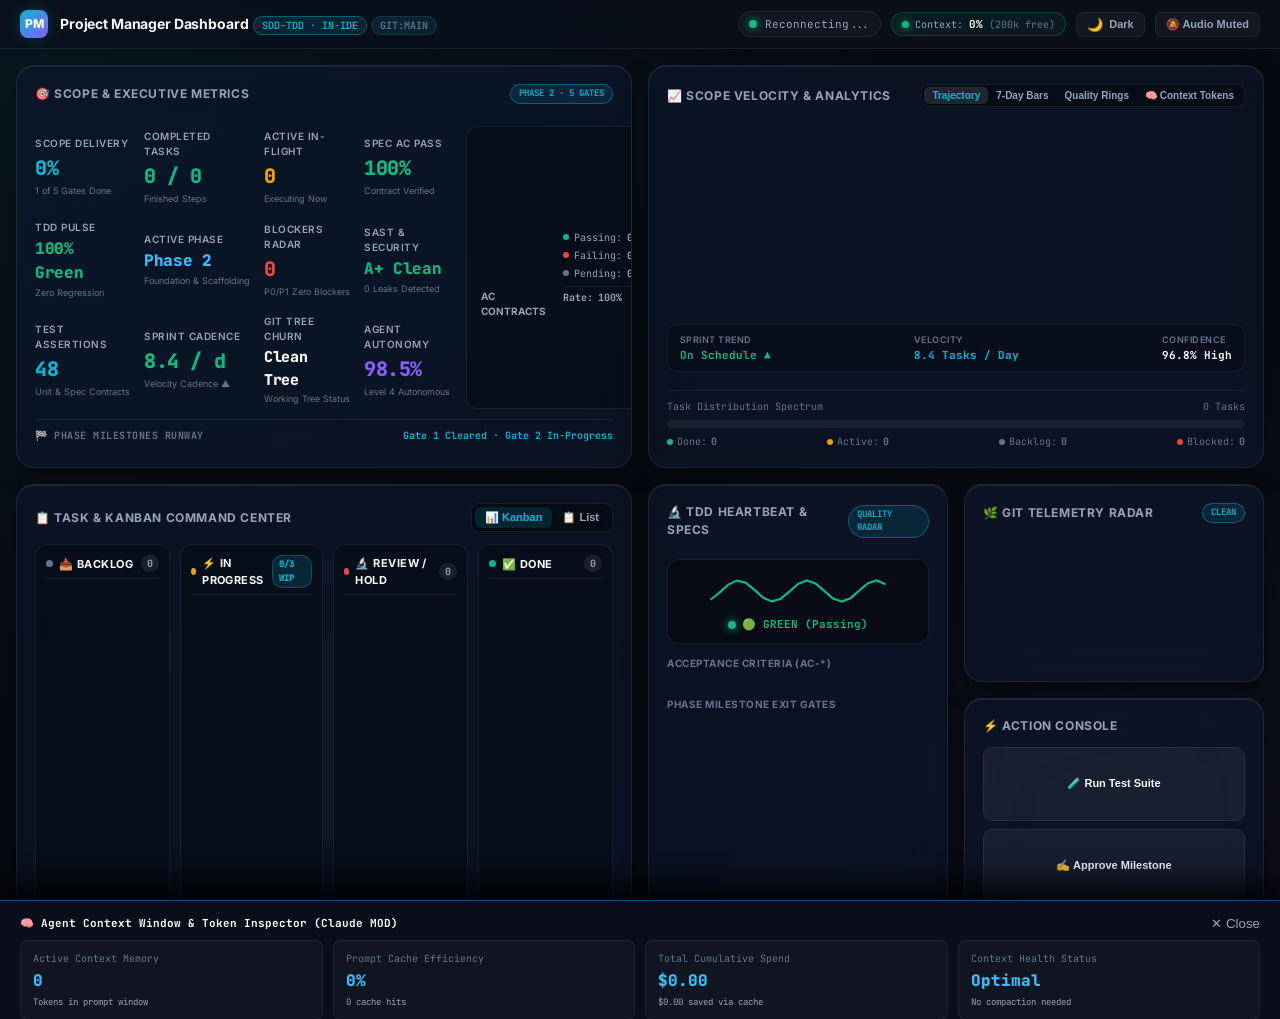
==== SDD-TDD-Chandan-Adhikary/Spec-Driven-Development/Project-Manager-Dashboard/index.html @ 4f197772 "feat: integrate In-IDE Project Manager Dashboard with Bento Kanban, Framer Motion, and Claude MOD to" ====
<!DOCTYPE html>
<html lang="en">
<head>
  <meta charset="UTF-8" />
  <meta name="viewport" content="width=device-width, initial-scale=1.0" />
  <title>Project Manager Dashboard — Bento Grid Mission Control</title>
  <link rel="stylesheet" href="assets/dashboard.css" />
  <link rel="preconnect" href="https://fonts.googleapis.com">
  <link rel="preconnect" href="https://fonts.gstatic.com" crossorigin>
  <link href="https://fonts.googleapis.com/css2?family=Inter:wght@400;500;600;700;800&family=JetBrains+Mono:wght@500;600;700&display=swap" rel="stylesheet">
</head>
<body>
  <div class="app-container">
    <!-- Topbar Header -->
    <header class="top-header">
      <div class="brand">
        <div class="brand-icon">PM</div>
        <div>
          <span class="brand-title">Project Manager Dashboard</span>
          <span class="badge-pill">SDD-TDD · In-IDE</span>
          <span id="git-branch-badge" class="badge-pill" style="color:var(--text-faint);border-color:rgba(255,255,255,0.08)">git:main</span>
        </div>
      </div>

      <div class="header-actions">
        <div class="agent-pulse">
          <span class="pulse-dot"></span>
          <span id="agent-status-text">Active · Telemetry Synced</span>
        </div>
        <button id="btn-context-pill" class="context-pill" title="Click to view full Agent Context Window & Token Telemetry">
          <span id="hdr-ctx-dot" class="context-pill-dot optimal"></span>
          <span class="context-pill-label">Context:</span>
          <b id="hdr-ctx-pct">0%</b>
          <span id="hdr-ctx-free" class="context-pill-sub">(200k free)</span>
        </button>
        <button id="theme-toggle" class="btn-icon theme-toggle-btn" title="Toggle Light/Dark Theme">
          <span id="theme-icon">🌙</span>
          <span id="theme-text">Dark</span>
        </button>
        <button id="toggle-audio" class="btn-icon">🔕 Audio Muted</button>
      </div>
    </header>

    <!-- Bento Grid Container -->
    <div class="bento-container">
      <div class="bento-grid">
        <!-- BENTO CELL 1: Executive Scope & Velocity Hub (Span 2x1) -->
        <div class="bento-card bento-hero">
          <div class="card-header">
            <span class="card-title">🎯 Scope & Executive Metrics</span>
            <span id="kpi-milestones-badge" class="badge-pill" style="font-size:9px">Phase 2 · 5 Gates</span>
          </div>
          <div class="hero-content">
            <div class="hero-stats">
              <div class="stat-item">
                <span class="stat-label">Scope Delivery</span>
                <span id="kpi-scope-progress" class="stat-value cyan">0%</span>
                <span id="kpi-scope-sub" class="stat-sub">1 of 5 Gates Done</span>
              </div>
              <div class="stat-item">
                <span class="stat-label">Completed Tasks</span>
                <span id="kpi-completed-tasks" class="stat-value emerald">0 / 0</span>
                <span class="stat-sub">Finished Steps</span>
              </div>
              <div class="stat-item">
                <span class="stat-label">Active In-Flight</span>
                <span id="kpi-active-tasks" class="stat-value amber">0</span>
                <span class="stat-sub">Executing Now</span>
              </div>
              <div class="stat-item">
                <span class="stat-label">Spec AC Pass</span>
                <span id="kpi-ac-rate" class="stat-value emerald">100%</span>
                <span class="stat-sub">Contract Verified</span>
              </div>
              <div class="stat-item">
                <span class="stat-label">TDD Pulse</span>
                <span id="kpi-tdd-ratio" class="stat-value emerald" style="font-size:16px">100% Green</span>
                <span class="stat-sub">Zero Regression</span>
              </div>
              <div class="stat-item">
                <span class="stat-label">Active Phase</span>
                <span id="kpi-active-phase" class="stat-value" style="font-size:16px;color:var(--sky-bright)">Phase 2</span>
                <span class="stat-sub">Foundation & Scaffolding</span>
              </div>
              <div class="stat-item">
                <span class="stat-label">Blockers Radar</span>
                <span id="kpi-blockers" class="stat-value red">0</span>
                <span class="stat-sub">P0/P1 Zero Blockers</span>
              </div>
              <div class="stat-item">
                <span class="stat-label">SAST & Security</span>
                <span id="kpi-code-health" class="stat-value emerald" style="font-size:16px">A+ Clean</span>
                <span class="stat-sub">0 Leaks Detected</span>
              </div>
              <div class="stat-item">
                <span class="stat-label">Test Assertions</span>
                <span id="kpi-test-assertions" class="stat-value cyan">48</span>
                <span class="stat-sub">Unit & Spec Contracts</span>
              </div>
              <div class="stat-item">
                <span class="stat-label">Sprint Cadence</span>
                <span id="kpi-sprint-cadence" class="stat-value emerald">8.4 / d</span>
                <span class="stat-sub">Velocity Cadence ▲</span>
              </div>
              <div class="stat-item">
                <span class="stat-label">Git Tree Churn</span>
                <span id="kpi-git-churn" class="stat-value" style="font-size:15px;color:var(--text-main)">Clean Tree</span>
                <span class="stat-sub">Working Tree Status</span>
              </div>
              <div class="stat-item">
                <span class="stat-label">Agent Autonomy</span>
                <span id="kpi-agent-autonomy" class="stat-value violet">98.5%</span>
                <span class="stat-sub">Level 4 Autonomous</span>
              </div>
            </div>

            <div class="hero-donut-box">
              <div class="donut-visual-col">
                <svg id="chart-donut" style="width:70px;height:70px" viewBox="0 0 100 100"></svg>
                <div class="donut-title">AC Contracts</div>
              </div>
              <div class="donut-breakdown-col">
                <div class="donut-breakdown-row"><span class="breakdown-dot done"></span>Passing: <b id="hero-donut-passing">0</b></div>
                <div class="donut-breakdown-row"><span class="breakdown-dot red"></span>Failing: <b id="hero-donut-failing">0</b></div>
                <div class="donut-breakdown-row"><span class="breakdown-dot pending"></span>Pending: <b id="hero-donut-pending">0</b></div>
                <div class="donut-breakdown-row rate">Rate: <b id="hero-donut-rate" class="emerald">100%</b></div>
              </div>
            </div>
          </div>

          <!-- Phase Milestone Runway Bar -->
          <div class="hero-runway-container">
            <div class="hero-runway-header">
              <span class="runway-title">🏁 Phase Milestones Runway</span>
              <span id="hero-runway-summary" class="runway-summary">Gate 1 Cleared · Gate 2 In-Progress</span>
            </div>
            <div id="hero-runway-track" class="hero-runway-track"></div>
          </div>
        </div>

        <!-- BENTO CELL 2: Scope Velocity & Multi-Chart Analytics Hub (Span 2x1) -->
        <div class="bento-card bento-chart">
          <div class="chart-header">
            <span class="card-title">📈 Scope Velocity & Analytics</span>
            <div class="chart-tabs">
              <button class="chart-tab-btn active" data-chart="burnup">Trajectory</button>
              <button class="chart-tab-btn" data-chart="bars">7-Day Bars</button>
              <button class="chart-tab-btn" data-chart="rings">Quality Rings</button>
              <button class="chart-tab-btn" data-chart="tokens">🧠 Context Tokens</button>
            </div>
          </div>
          <div class="chart-content-wrapper">
            <!-- Chart Panel 1: Burnup Area Curve -->
            <div id="panel-chart-burnup" class="chart-view-panel active">
              <svg id="chart-burnup" class="svg-burnup-canvas" viewBox="0 0 270 95" preserveAspectRatio="none"></svg>
            </div>

            <!-- Chart Panel 2: 7-Day Velocity Bar Chart -->
            <div id="panel-chart-bars" class="chart-view-panel">
              <svg id="chart-bars" class="svg-bars-canvas" viewBox="0 0 270 95"></svg>
            </div>

            <!-- Chart Panel 3: Quality & Coverage Multi-Ring Radial Gauge -->
            <div id="panel-chart-rings" class="chart-view-panel">
              <svg id="chart-rings" class="svg-rings-canvas" viewBox="0 0 270 95"></svg>
            </div>

            <!-- Chart Panel 4: Agent Context Window & Token Telemetry (Claude MOD style) -->
            <div id="panel-chart-tokens" class="chart-view-panel">
              <div class="token-telemetry-panel">
                <!-- Context Window Utilization Header -->
                <div class="token-panel-top">
                  <div class="token-capacity-info">
                    <span class="token-panel-label">Active Context Window (200k ceiling)</span>
                    <span id="token-status-badge" class="badge-pill optimal">🟢 Optimal (Headroom Safe)</span>
                  </div>
                  <div class="token-capacity-readout">
                    <span id="token-ctx-used" class="token-readout-val">0k</span>
                    <span class="token-readout-sub">/ 200,000 tokens (<b id="token-ctx-pct">0%</b>)</span>
                  </div>
                </div>

                <!-- Multi-Segmented Capacity Progress Bar -->
                <div class="token-capacity-track">
                  <div id="token-capacity-fill" class="token-capacity-fill optimal" style="width: 0%"></div>
                  <div class="token-threshold-marker" style="left: 60%" title="60% Advisory Threshold"></div>
                  <div class="token-threshold-marker warn" style="left: 80%" title="80% Compaction Recommended"></div>
                  <div class="token-threshold-marker crit" style="left: 95%" title="95% Critical Limit"></div>
                </div>
                <div class="token-threshold-labels">
                  <span>0k</span>
                  <span>60% (120k)</span>
                  <span>80% (160k)</span>
                  <span>200k Limit</span>
                </div>

                <!-- Claude MOD 4-Metric Breakdown Grid -->
                <div class="token-stats-grid">
                  <div class="token-stat-card">
                    <span class="token-stat-title">📥 Fresh Input (Prompt)</span>
                    <span id="token-val-input" class="token-stat-number cyan">0</span>
                    <span class="token-stat-sub">Instructions & Tools</span>
                  </div>
                  <div class="token-stat-card">
                    <span class="token-stat-title">⚡ Cached Read (Hit Rate)</span>
                    <span id="token-val-cache" class="token-stat-number violet">0</span>
                    <span id="token-val-cache-rate" class="token-stat-sub emerald">0% Hit Rate ▲</span>
                  </div>
                  <div class="token-stat-card">
                    <span class="token-stat-title">📤 Output & Thinking</span>
                    <span id="token-val-output" class="token-stat-number emerald">0</span>
                    <span class="token-stat-sub">Agent Reasoning</span>
                  </div>
                  <div class="token-stat-card">
                    <span class="token-stat-title">💰 Cost & Savings</span>
                    <span id="token-val-cost" class="token-stat-number">$0.00</span>
                    <span id="token-val-savings" class="token-stat-sub emerald">Saved $0.00</span>
                  </div>
                </div>

                <!-- Token Footer / Inspector Action -->
                <div class="token-panel-footer">
                  <div class="token-footer-info">
                    <span id="token-turn-count">0 Model Turns</span> ·
                    <span id="token-avg-turn">0 avg/turn</span> ·
                    <span id="token-headroom-text">200k tokens free</span>
                  </div>
                  <button id="btn-open-token-drawer" class="btn-token-inspect">🔍 Inspect Full Token Logs</button>
                </div>
              </div>
            </div>

            <!-- Real-Time Metrics Strip -->
            <div class="chart-metrics-row">
              <div class="chart-metric-item">
                <span class="chart-metric-lbl">Sprint Trend</span>
                <span class="chart-metric-val emerald">On Schedule ▲</span>
              </div>
              <div class="chart-metric-item">
                <span class="chart-metric-lbl">Velocity</span>
                <span class="chart-metric-val cyan">8.4 Tasks / Day</span>
              </div>
              <div class="chart-metric-item">
                <span class="chart-metric-lbl">Confidence</span>
                <span class="chart-metric-val">96.8% High</span>
              </div>
            </div>

            <!-- Task Status Distribution Spectrum Bar -->
            <div class="task-dist-section">
              <div class="dist-legend">
                <span>Task Distribution Spectrum</span>
                <span id="dist-total-tasks">0 Tasks</span>
              </div>
              <div class="dist-bar-track">
                <div id="dist-done" class="dist-segment done" style="width:0%"></div>
                <div id="dist-progress" class="dist-segment progress" style="width:0%"></div>
                <div id="dist-backlog" class="dist-segment backlog" style="width:0%"></div>
                <div id="dist-blocked" class="dist-segment blocked" style="width:0%"></div>
              </div>
              <div class="dist-legend">
                <div class="dist-legend-item"><span class="legend-dot done"></span>Done: <b id="dist-count-done">0</b></div>
                <div class="dist-legend-item"><span class="legend-dot progress"></span>Active: <b id="dist-count-progress">0</b></div>
                <div class="dist-legend-item"><span class="legend-dot backlog"></span>Backlog: <b id="dist-count-backlog">0</b></div>
                <div class="dist-legend-item"><span class="legend-dot blocked"></span>Blocked: <b id="dist-count-blocked">0</b></div>
              </div>
            </div>
          </div>
        </div>

        <!-- BENTO CELL 3: Granular Task Command Center & Kanban Board (Span 2x2) -->
        <div class="bento-card bento-tasks">
          <div class="card-header task-center-header">
            <span class="card-title">📋 Task & Kanban Command Center</span>
            <div class="task-controls-group">
              <div class="view-tabs">
                <button id="btn-view-kanban" class="view-tab-btn active" data-view="kanban">📊 Kanban</button>
                <button id="btn-view-list" class="view-tab-btn" data-view="list">📋 List</button>
              </div>
              <div id="task-filter-tabs" class="filter-tabs" style="display:none">
                <button class="filter-tab active" data-filter="ALL">All</button>
                <button class="filter-tab" data-filter="IN_PROGRESS">In Progress</button>
                <button class="filter-tab" data-filter="DONE">Done</button>
                <button class="filter-tab" data-filter="BLOCKED">Blocked</button>
              </div>
            </div>
          </div>

          <!-- View 1: Linear Task List View -->
          <div id="task-list-container" class="task-items-container view-panel">
            <!-- Dynamic Bento task items -->
          </div>

          <!-- View 2: Interactive Drag & Drop Kanban Board with Framer Motion -->
          <div id="kanban-board-container" class="kanban-board-wrapper view-panel active">
            <div class="kanban-column" id="col-backlog" data-status="BACKLOG">
              <div class="kanban-col-header">
                <span class="col-title"><span class="col-dot backlog"></span>📥 Backlog</span>
                <span class="col-count" id="count-col-backlog">0</span>
              </div>
              <div class="kanban-col-dropzone" id="drop-backlog" data-col="BACKLOG"></div>
            </div>

            <div class="kanban-column" id="col-progress" data-status="IN_PROGRESS">
              <div class="kanban-col-header">
                <span class="col-title"><span class="col-dot progress"></span>⚡ In Progress</span>
                <span id="wip-badge" class="wip-limit-pill">0/3 WIP</span>
              </div>
              <div class="kanban-col-dropzone" id="drop-progress" data-col="IN_PROGRESS"></div>
            </div>

            <div class="kanban-column" id="col-review" data-status="REVIEW_BLOCKED">
              <div class="kanban-col-header">
                <span class="col-title"><span class="col-dot review"></span>🔬 Review / Hold</span>
                <span class="col-count" id="count-col-review">0</span>
              </div>
              <div class="kanban-col-dropzone" id="drop-review" data-col="REVIEW_BLOCKED"></div>
            </div>

            <div class="kanban-column" id="col-done" data-status="DONE">
              <div class="kanban-col-header">
                <span class="col-title"><span class="col-dot done"></span>✅ Done</span>
                <span class="col-count" id="count-col-done">0</span>
              </div>
              <div class="kanban-col-dropzone" id="drop-done" data-col="DONE"></div>
            </div>
          </div>
        </div>

        <!-- BENTO CELL 4: Spec AC & TDD Heartbeat (Span 1x2) -->
        <div class="bento-card bento-tdd">
          <div class="card-header">
            <span class="card-title">🔬 TDD Heartbeat & Specs</span>
            <span class="badge-pill" style="font-size:9px">Quality Radar</span>
          </div>

          <!-- Oscilloscope Waveform -->
          <div class="oscilloscope-box">
            <svg class="oscilloscope-canvas" viewBox="0 0 200 48">
              <path id="oscilloscope-wave" d="M 0,24 L 200,24" fill="none" stroke="#10b981" stroke-width="2.5" />
            </svg>
            <div id="tdd-pulse-state" class="heartbeat-status GREEN">
              <span class="pulse-dot"></span>
              <span>🟢 GREEN (Passing)</span>
            </div>
          </div>

          <div class="tdd-sub-heading">Acceptance Criteria (AC-*)</div>
          <div id="specs-container" class="spec-list-container">
            <!-- Dynamic specs -->
          </div>

          <div class="tdd-sub-heading" style="margin-top:10px">Phase Milestone Exit Gates</div>
          <div id="phases-container" class="phases-list-container">
            <!-- Dynamic phase exit gates with live progress bars -->
          </div>
        </div>

        <!-- BENTO CELL 5: Git Radar & Micro-Commits (Span 1x1) -->
        <div class="bento-card bento-git">
          <div class="card-header">
            <span class="card-title">🌿 Git Telemetry Radar</span>
            <span id="git-dirty-indicator" class="badge-pill" style="font-size:9px">Clean</span>
          </div>
          <div class="git-radar-content">
            <div id="commit-feed-container" class="commit-feed">
              <!-- Dynamic commit feed -->
            </div>
          </div>
        </div>

        <!-- BENTO CELL 6: Quick Actions Console (Span 1x1) -->
        <div class="bento-card bento-actions">
          <div class="card-header">
            <span class="card-title">⚡ Action Console</span>
          </div>
          <div class="actions-bento-grid">
            <button id="btn-run-tests" class="bento-action-btn">🧪 Run Test Suite</button>
            <button id="btn-approve-milestone" class="bento-action-btn">✍️ Approve Milestone</button>
            <button id="btn-copy-standup" class="bento-action-btn">📋 Copy Standup</button>
          </div>
        </div>
      </div>
    </div>

    <!-- Slide-Up Test Drawer -->
    <div id="test-drawer" class="test-drawer">
      <div class="drawer-header">
        <span>🧪 Test Runner Console</span>
        <button id="close-drawer" style="background:transparent;border:none;color:#94a3b8;cursor:pointer">✕ Close</button>
      </div>
      <pre id="drawer-output" style="white-space:pre-wrap;font-family:var(--font-mono);font-size:11px;color:#38bdf8"></pre>
    </div>

    <!-- Slide-Up Token Telemetry Drawer (Claude MOD Inspector) -->
    <div id="token-drawer" class="test-drawer">
      <div class="drawer-header">
        <span>🧠 Agent Context Window & Token Inspector (Claude MOD)</span>
        <button id="close-token-drawer" style="background:transparent;border:none;color:#94a3b8;cursor:pointer">✕ Close</button>
      </div>
      <div class="token-drawer-content">
        <div class="token-drawer-summary-cards">
          <div class="token-drawer-card">
            <span class="token-drawer-lbl">Active Context Memory</span>
            <span id="drawer-token-ctx" class="token-drawer-val cyan">0</span>
            <span class="token-drawer-sub">Tokens in prompt window</span>
          </div>
          <div class="token-drawer-card">
            <span class="token-drawer-lbl">Prompt Cache Efficiency</span>
            <span id="drawer-token-cache-rate" class="token-drawer-val violet">0%</span>
            <span id="drawer-token-cache-hit" class="token-drawer-sub">0 cache hits</span>
          </div>
          <div class="token-drawer-card">
            <span class="token-drawer-lbl">Total Cumulative Spend</span>
            <span id="drawer-token-cost" class="token-drawer-val emerald">$0.00</span>
            <span id="drawer-token-savings" class="token-drawer-sub emerald">$0.00 saved via cache</span>
          </div>
          <div class="token-drawer-card">
            <span class="token-drawer-lbl">Context Health Status</span>
            <span id="drawer-token-health" class="token-drawer-val">Optimal</span>
            <span id="drawer-token-advice" class="token-drawer-sub">No compaction needed</span>
          </div>
        </div>

        <div style="display:flex;justify-content:space-between;align-items:center;margin:16px 0 8px">
          <span style="font-size:12px;font-weight:700;color:var(--text-main)">Recent Turns Breakdown (Last 20 Model Invocations)</span>
          <span style="font-size:10px;font-family:var(--font-mono);color:var(--text-faint)">Live transcript telemetry</span>
        </div>
        <div class="token-history-table-wrapper">
          <table class="token-history-table">
            <thead>
              <tr>
                <th>Step</th>
                <th>Time</th>
                <th>Fresh Input</th>
                <th>Cache Read</th>
                <th>Output / Thinking</th>
                <th>Total Turn Tokens</th>
              </tr>
            </thead>
            <tbody id="token-history-tbody">
              <!-- Dynamic rows populated from parser.js tokens.recentTurns -->
            </tbody>
          </table>
        </div>
      </div>
    </div>
  </div>

  <!-- Local Framer Motion & Anime.js Libraries & Client Engine -->
  <script src="assets/motion.min.js"></script>
  <script src="assets/anime.min.js"></script>
  <script src="assets/dashboard.js"></script>
</body>
</html>
---- SDD-TDD-Chandan-Adhikary/Spec-Driven-Development/Project-Manager-Dashboard/assets/dashboard.css ----
/* ==============================================================================
   Project-Manager-Dashboard — Bento Grid Design System & Anime.js UI
   Apple / Linear Dark Glassmorphism with Dynamic Cursor Spotlight
   ============================================================================== */

:root {
  --bg-deep: #070a11;
  --bg-topbar: rgba(11, 16, 27, 0.85);
  --bg-card: rgba(15, 23, 42, 0.65);
  --bg-card-hover: rgba(22, 33, 56, 0.75);
  
  --border-subtle: rgba(255, 255, 255, 0.07);
  --border-glow: rgba(6, 182, 212, 0.4);
  --border-card: 1px solid rgba(255, 255, 255, 0.08);
  
  --cyan-primary: #06b6d4;
  --cyan-glow: rgba(6, 182, 212, 0.25);
  --sky-bright: #38bdf8;
  
  --emerald-pass: #10b981;
  --emerald-glow: rgba(16, 185, 129, 0.25);
  --amber-warn: #f59e0b;
  --amber-glow: rgba(245, 158, 11, 0.25);
  --crimson-red: #ef4444;
  --crimson-glow: rgba(239, 68, 68, 0.25);
  --violet-vibe: #8b5cf6;
  --violet-glow: rgba(139, 92, 246, 0.25);
  
  --text-main: #f8fafc;
  --text-muted: #94a3b8;
  --text-faint: #64748b;
  
  --font-sans: 'Inter', -apple-system, BlinkMacSystemFont, 'Segoe UI', Roboto, sans-serif;
  --font-mono: 'JetBrains Mono', 'Fira Code', 'Consolas', monospace;
  --card-radius: 18px;
}

/* ==============================================================================
   TELEGRAM-STYLE WHITE / LIGHT THEME PATTERN
   ============================================================================== */
[data-theme="light"] {
  --bg-deep: #f3f5f9;
  --bg-topbar: rgba(255, 255, 255, 0.9);
  --bg-card: rgba(255, 255, 255, 0.85);
  --bg-card-hover: rgba(248, 250, 252, 0.98);
  
  --border-subtle: rgba(0, 0, 0, 0.06);
  --border-glow: rgba(2, 132, 199, 0.5);
  --border-card: 1px solid rgba(0, 0, 0, 0.08);
  
  --cyan-primary: #0284c7;
  --cyan-glow: rgba(2, 132, 199, 0.15);
  --sky-bright: #0369a1;
  
  --emerald-pass: #059669;
  --emerald-glow: rgba(5, 150, 105, 0.15);
  --amber-warn: #d97706;
  --amber-glow: rgba(217, 119, 6, 0.15);
  --crimson-red: #dc2626;
  --crimson-glow: rgba(220, 38, 38, 0.15);
  --violet-vibe: #7c3aed;
  --violet-glow: rgba(124, 58, 237, 0.15);
  
  --text-main: #0f172a;
  --text-muted: #475569;
  --text-faint: #94a3b8;
}

[data-theme="light"] body {
  background-color: var(--bg-deep);
  background-image: 
    radial-gradient(at 0% 0%, rgba(2, 132, 199, 0.08) 0px, transparent 50%),
    radial-gradient(at 100% 100%, rgba(124, 58, 237, 0.06) 0px, transparent 50%);
}

[data-theme="light"] .bento-card {
  box-shadow: 0 10px 25px -5px rgba(0, 0, 0, 0.04), inset 0 1px 0 rgba(255, 255, 255, 0.9);
}

[data-theme="light"] .stat-value {
  color: #0f172a;
}

[data-theme="light"] .bento-task-card {
  background: rgba(248, 250, 252, 0.9);
  border-color: rgba(0, 0, 0, 0.06);
}

[data-theme="light"] .hero-donut-box,
[data-theme="light"] .oscilloscope-box {
  background: rgba(241, 245, 249, 0.85);
}

[data-theme="light"] .filter-tabs {
  background: rgba(226, 232, 240, 0.6);
}

[data-theme="light"] .filter-tab.active {
  background: #ffffff;
  color: var(--cyan-primary);
  box-shadow: 0 2px 5px rgba(0, 0, 0, 0.08);
}

[data-theme="light"] .test-drawer {
  background: #ffffff;
  border-top-color: var(--cyan-primary);
  box-shadow: 0 -12px 32px rgba(0, 0, 0, 0.12);
}
[data-theme="light"] .test-drawer .drawer-header {
  color: #0f172a;
}
[data-theme="light"] #drawer-output {
  color: #0369a1;
}

[data-theme="light"] .agent-pulse {
  background: rgba(0, 0, 0, 0.04);
}

[data-theme="light"] .btn-icon,
[data-theme="light"] .bento-action-btn {
  background: rgba(0, 0, 0, 0.03);
  color: var(--text-main);
}
[data-theme="light"] .btn-icon:hover,
[data-theme="light"] .bento-action-btn:hover {
  background: rgba(0, 0, 0, 0.06);
}

/* Telegram Smooth Theme Switch Transitions */
body, .top-header, .bento-card, .bento-task-card, .btn-icon, .filter-tab, .test-drawer {
  transition: background-color 0.3s ease, color 0.3s ease, border-color 0.3s ease, box-shadow 0.3s ease;
}

.theme-toggle-btn {
  position: relative;
  overflow: hidden;
  user-select: none;
}
#theme-icon {
  display: inline-block;
  font-size: 13px;
  line-height: 1;
}

* {
  box-sizing: border-box;
  margin: 0;
  padding: 0;
}

body {
  background-color: var(--bg-deep);
  background-image: 
    radial-gradient(at 0% 0%, rgba(6, 182, 212, 0.07) 0px, transparent 50%),
    radial-gradient(at 100% 100%, rgba(139, 92, 246, 0.05) 0px, transparent 50%);
  color: var(--text-main);
  font-family: var(--font-sans);
  font-size: 13px;
  line-height: 1.5;
  overflow-x: hidden;
  min-height: 100vh;
  -webkit-font-smoothing: antialiased;
}

/* Custom Scrollbars */
::-webkit-scrollbar {
  width: 5px;
  height: 5px;
}
::-webkit-scrollbar-track {
  background: transparent;
}
::-webkit-scrollbar-thumb {
  background: rgba(255, 255, 255, 0.12);
  border-radius: 4px;
}
::-webkit-scrollbar-thumb:hover {
  background: rgba(255, 255, 255, 0.22);
}

/* Topbar Header */
.top-header {
  background: var(--bg-topbar);
  border-bottom: 1px solid var(--border-subtle);
  padding: 10px 20px;
  display: flex;
  align-items: center;
  justify-content: space-between;
  position: sticky;
  top: 0;
  z-index: 50;
  backdrop-filter: blur(20px) saturate(180%);
}

.brand {
  display: flex;
  align-items: center;
  gap: 12px;
}

.brand-icon {
  width: 28px;
  height: 28px;
  background: linear-gradient(135deg, var(--cyan-primary), var(--violet-vibe));
  border-radius: 8px;
  display: flex;
  align-items: center;
  justify-content: center;
  font-weight: 800;
  font-size: 12px;
  color: #fff;
  box-shadow: 0 0 16px var(--cyan-glow);
}

.brand-title {
  font-size: 14px;
  font-weight: 700;
  letter-spacing: -0.01em;
}

.badge-pill {
  font-family: var(--font-mono);
  font-size: 10px;
  padding: 2px 8px;
  border-radius: 9999px;
  background: rgba(6, 182, 212, 0.12);
  color: var(--cyan-primary);
  border: 1px solid var(--border-glow);
  font-weight: 600;
  text-transform: uppercase;
}

.header-actions {
  display: flex;
  align-items: center;
  gap: 10px;
}

.btn-icon {
  background: rgba(255, 255, 255, 0.04);
  border: 1px solid var(--border-subtle);
  color: var(--text-muted);
  padding: 5px 10px;
  border-radius: 7px;
  font-size: 11px;
  font-weight: 600;
  cursor: pointer;
  display: flex;
  align-items: center;
  gap: 6px;
  transition: all 0.2s cubic-bezier(0.16, 1, 0.3, 1);
}
.btn-icon:hover {
  background: rgba(255, 255, 255, 0.09);
  color: var(--text-main);
  border-color: rgba(255, 255, 255, 0.18);
  transform: translateY(-1px);
}
.btn-icon.active {
  background: rgba(6, 182, 212, 0.15);
  border-color: var(--cyan-primary);
  color: var(--cyan-primary);
}

.agent-pulse {
  display: flex;
  align-items: center;
  gap: 8px;
  font-family: var(--font-mono);
  font-size: 11px;
  color: var(--text-muted);
  background: rgba(255, 255, 255, 0.03);
  padding: 4px 10px;
  border-radius: 20px;
  border: 1px solid var(--border-subtle);
}
.pulse-dot {
  width: 8px;
  height: 8px;
  background: var(--emerald-pass);
  border-radius: 50%;
  box-shadow: 0 0 10px var(--emerald-pass);
}

/* ==============================================================================
   BENTO GRID ARCHITECTURE
   ============================================================================== */

.bento-container {
  padding: 16px;
  max-width: 1440px;
  margin: 0 auto;
  width: 100%;
}

.bento-grid {
  display: grid;
  grid-template-columns: repeat(4, 1fr);
  gap: 16px;
}

/* Individual Bento Card */
.bento-card {
  background: var(--bg-card);
  border-radius: var(--card-radius);
  border: var(--border-card);
  padding: 18px;
  backdrop-filter: blur(24px) saturate(180%);
  position: relative;
  overflow: hidden;
  box-shadow: 0 10px 30px -10px rgba(0, 0, 0, 0.5), inset 0 1px 0 rgba(255, 255, 255, 0.08);
  transition: transform 0.25s cubic-bezier(0.16, 1, 0.3, 1), border-color 0.25s ease;
  display: flex;
  flex-direction: column;
}

/* Dynamic Cursor Spotlight Border Glow */
.bento-card::before {
  content: '';
  position: absolute;
  inset: -1px;
  border-radius: inherit;
  padding: 1px;
  background: radial-gradient(
    450px circle at var(--mouse-x, -500px) var(--mouse-y, -500px),
    rgba(6, 182, 212, 0.35),
    transparent 45%
  );
  -webkit-mask: 
    linear-gradient(#fff 0 0) content-box, 
    linear-gradient(#fff 0 0);
  -webkit-mask-composite: xor;
  mask-composite: exclude;
  pointer-events: none;
  opacity: 0;
  transition: opacity 0.3s ease;
}

.bento-card:hover::before {
  opacity: 1;
}

.bento-card:hover {
  border-color: rgba(6, 182, 212, 0.3);
  transform: translateY(-2px);
}

/* Precise Bento Grid Positioning (Zero Holes, Zero Gaps) */
.bento-hero {
  grid-column: 1 / span 2;
  grid-row: 1;
}

.bento-chart {
  grid-column: 3 / span 2;
  grid-row: 1;
}

.bento-tasks {
  grid-column: 1 / span 2;
  grid-row: 2 / span 2;
}

.bento-tdd {
  grid-column: 3;
  grid-row: 2 / span 2;
}

.bento-git {
  grid-column: 4;
  grid-row: 2;
}

.bento-actions {
  grid-column: 4;
  grid-row: 3;
}

/* Card Header Structure */
.card-header {
  display: flex;
  align-items: center;
  justify-content: space-between;
  margin-bottom: 12px;
}

.card-title {
  font-size: 12px;
  font-weight: 700;
  text-transform: uppercase;
  letter-spacing: 0.05em;
  color: var(--text-muted);
  display: flex;
  align-items: center;
  gap: 8px;
}

/* ==============================================================================
   BENTO CELL 1: HERO METRICS HUB
   ============================================================================== */

.bento-hero {
  grid-column: 1 / span 2;
  grid-row: 1;
  display: flex;
  flex-direction: column;
  justify-content: space-between;
  gap: 10px;
}

.hero-content {
  display: flex;
  align-items: stretch;
  justify-content: space-between;
  gap: 16px;
  flex: 1;
}

.hero-stats {
  display: grid;
  grid-template-columns: repeat(4, 1fr);
  gap: 8px 14px;
  flex: 1;
}

.stat-item {
  display: flex;
  flex-direction: column;
  justify-content: center;
}

.stat-label {
  font-size: 10px;
  text-transform: uppercase;
  letter-spacing: 0.05em;
  color: var(--text-muted);
  font-weight: 600;
  margin-bottom: 2px;
}

.stat-value {
  font-family: var(--font-mono);
  font-size: 20px;
  font-weight: 800;
  letter-spacing: -0.02em;
  color: var(--text-main);
  display: flex;
  align-items: baseline;
}
.stat-value.cyan { color: var(--cyan-primary); }
.stat-value.emerald { color: var(--emerald-pass); }
.stat-value.amber { color: var(--amber-warn); }
.stat-value.red { color: var(--crimson-red); }
.stat-value.violet { color: var(--violet-vibe); }

.stat-sub {
  font-size: 9px;
  color: var(--text-faint);
  margin-top: 1px;
  white-space: nowrap;
}

.hero-donut-box {
  display: flex;
  align-items: center;
  gap: 12px;
  background: rgba(0, 0, 0, 0.25);
  padding: 10px 14px;
  border-radius: 12px;
  border: 1px solid var(--border-subtle);
  min-width: 175px;
}
[data-theme="light"] .hero-donut-box {
  background: rgba(241, 245, 249, 0.9);
}

.donut-visual-col {
  display: flex;
  flex-direction: column;
  align-items: center;
  gap: 4px;
}
.donut-title {
  font-size: 10px;
  font-weight: 700;
  color: var(--text-muted);
  text-transform: uppercase;
}

.donut-breakdown-col {
  display: flex;
  flex-direction: column;
  gap: 3px;
  font-size: 10px;
  color: var(--text-muted);
  font-family: var(--font-mono);
}
.donut-breakdown-row {
  display: flex;
  align-items: center;
  gap: 5px;
}
.donut-breakdown-row.rate {
  margin-top: 2px;
  padding-top: 3px;
  border-top: 1px solid var(--border-subtle);
  font-weight: 700;
}
.breakdown-dot {
  width: 6px;
  height: 6px;
  border-radius: 50%;
}
.breakdown-dot.done { background: var(--emerald-pass); }
.breakdown-dot.red { background: var(--crimson-red); }
.breakdown-dot.pending { background: var(--text-faint); }

/* Milestone Phase Runway Bar */
.hero-runway-container {
  display: flex;
  flex-direction: column;
  gap: 6px;
  padding-top: 8px;
  border-top: 1px solid var(--border-subtle);
  margin-top: auto;
}

.hero-runway-header {
  display: flex;
  align-items: center;
  justify-content: space-between;
  font-size: 10px;
  font-family: var(--font-mono);
}
.runway-title {
  font-weight: 700;
  text-transform: uppercase;
  color: var(--text-faint);
  letter-spacing: 0.05em;
}
.runway-summary {
  color: var(--cyan-primary);
  font-weight: 600;
}

.hero-runway-track {
  display: flex;
  align-items: center;
  gap: 4px;
  width: 100%;
}

.runway-step {
  display: flex;
  align-items: center;
  gap: 5px;
  padding: 4px 8px;
  border-radius: 6px;
  background: rgba(255, 255, 255, 0.03);
  border: 1px solid var(--border-subtle);
  font-size: 10px;
  flex: 1;
  min-width: 0;
  transition: all 0.2s ease;
}
[data-theme="light"] .runway-step {
  background: rgba(248, 250, 252, 0.85);
}

.runway-step.done {
  border-color: rgba(16, 185, 129, 0.4);
  background: rgba(16, 185, 129, 0.08);
  color: var(--emerald-pass);
}
.runway-step.active {
  border-color: rgba(6, 182, 212, 0.5);
  background: rgba(6, 182, 212, 0.1);
  color: var(--cyan-primary);
  box-shadow: 0 0 8px rgba(6, 182, 212, 0.2);
}

.runway-step .step-num {
  font-family: var(--font-mono);
  font-weight: 700;
  font-size: 9px;
  padding: 1px 4px;
  border-radius: 3px;
  background: rgba(255, 255, 255, 0.08);
}
.runway-step.done .step-num {
  background: rgba(16, 185, 129, 0.2);
  color: var(--emerald-pass);
}
.runway-step.active .step-num {
  background: rgba(6, 182, 212, 0.25);
  color: var(--cyan-primary);
}

.runway-step .step-name {
  font-weight: 600;
  white-space: nowrap;
  overflow: hidden;
  text-overflow: ellipsis;
  flex: 1;
}

.runway-step .step-state {
  font-family: var(--font-mono);
  font-size: 8px;
  color: var(--text-faint);
  white-space: nowrap;
}
.runway-step.done .step-state {
  color: var(--emerald-pass);
  font-weight: 700;
}
.runway-step.active .step-state {
  color: var(--cyan-primary);
  font-weight: 700;
}

.runway-connector {
  width: 8px;
  height: 2px;
  background: rgba(255, 255, 255, 0.1);
  border-radius: 1px;
  flex-shrink: 0;
}
.runway-connector.done {
  background: var(--emerald-pass);
}
[data-theme="light"] .runway-connector {
  background: rgba(0, 0, 0, 0.1);
}
[data-theme="light"] .runway-connector.done {
  background: var(--emerald-pass);
}

/* ==============================================================================
   BENTO CELL 2: GRANULAR TASK COMMAND CENTER & KANBAN BOARD
   ============================================================================== */

.task-center-header {
  display: flex;
  align-items: center;
  justify-content: space-between;
  margin-bottom: 12px;
  flex-wrap: wrap;
  gap: 8px;
}

.task-controls-group {
  display: flex;
  align-items: center;
  gap: 8px;
}

.view-tabs {
  display: flex;
  background: rgba(0, 0, 0, 0.35);
  padding: 3px;
  border-radius: 8px;
  border: 1px solid var(--border-subtle);
}
[data-theme="light"] .view-tabs {
  background: rgba(226, 232, 240, 0.7);
}

.view-tab-btn {
  background: transparent;
  border: none;
  color: var(--text-muted);
  font-size: 11px;
  font-weight: 600;
  padding: 4px 10px;
  border-radius: 6px;
  cursor: pointer;
  transition: all 0.2s cubic-bezier(0.16, 1, 0.3, 1);
  display: flex;
  align-items: center;
  gap: 4px;
}
.view-tab-btn.active {
  background: rgba(6, 182, 212, 0.15);
  color: var(--cyan-primary);
  box-shadow: 0 1px 3px rgba(0, 0, 0, 0.3);
  font-weight: 700;
}
[data-theme="light"] .view-tab-btn.active {
  background: #ffffff;
  color: #0284c7;
  box-shadow: 0 1px 3px rgba(0, 0, 0, 0.08);
}

.view-panel {
  display: none;
  width: 100%;
}
.view-panel.active {
  display: flex;
}

.task-filter-bar {
  display: flex;
  align-items: center;
  justify-content: space-between;
  margin-bottom: 12px;
}

.filter-tabs {
  display: flex;
  background: rgba(0, 0, 0, 0.3);
  padding: 3px;
  border-radius: 8px;
  border: 1px solid var(--border-subtle);
}

.filter-tab {
  background: transparent;
  border: none;
  color: var(--text-muted);
  font-size: 11px;
  font-weight: 600;
  padding: 4px 10px;
  border-radius: 6px;
  cursor: pointer;
  transition: all 0.15s ease;
}
.filter-tab.active {
  background: rgba(255, 255, 255, 0.1);
  color: var(--cyan-primary);
  box-shadow: 0 1px 3px rgba(0, 0, 0, 0.3);
}

.task-items-container {
  display: flex;
  flex-direction: column;
  gap: 10px;
  overflow-y: auto;
  max-height: 480px;
  padding-right: 4px;
}

/* ==============================================================================
   KANBAN BOARD STYLING (HTML5 DRAG & DROP + FRAMER MOTION SPRINGS)
   ============================================================================== */

.kanban-board-wrapper {
  display: grid;
  grid-template-columns: repeat(4, 1fr);
  gap: 10px;
  width: 100%;
  min-height: 440px;
  overflow-x: auto;
}

.kanban-column {
  display: flex;
  flex-direction: column;
  background: rgba(0, 0, 0, 0.25);
  border-radius: 12px;
  border: 1px solid var(--border-subtle);
  padding: 10px;
  min-width: 135px;
  transition: all 0.25s cubic-bezier(0.16, 1, 0.3, 1);
}
[data-theme="light"] .kanban-column {
  background: rgba(248, 250, 252, 0.85);
}

.kanban-column.drag-over {
  border-color: var(--cyan-primary);
  background: rgba(6, 182, 212, 0.08);
  box-shadow: 0 0 16px rgba(6, 182, 212, 0.2);
}

.kanban-col-header {
  display: flex;
  align-items: center;
  justify-content: space-between;
  margin-bottom: 8px;
  padding-bottom: 6px;
  border-bottom: 1px solid var(--border-subtle);
}

.col-title {
  font-size: 11px;
  font-weight: 700;
  display: flex;
  align-items: center;
  gap: 6px;
  color: var(--text-main);
  text-transform: uppercase;
  letter-spacing: 0.04em;
}

.col-dot {
  width: 7px;
  height: 7px;
  border-radius: 50%;
}
.col-dot.backlog { background: var(--text-faint); }
.col-dot.progress { background: var(--amber-warn); }
.col-dot.review { background: var(--crimson-red); }
.col-dot.done { background: var(--emerald-pass); }

.col-count {
  font-family: var(--font-mono);
  font-size: 10px;
  font-weight: 700;
  padding: 1px 6px;
  border-radius: 10px;
  background: rgba(255, 255, 255, 0.08);
  color: var(--text-muted);
}
[data-theme="light"] .col-count {
  background: rgba(0, 0, 0, 0.08);
}

.wip-limit-pill {
  font-family: var(--font-mono);
  font-size: 9px;
  font-weight: 800;
  padding: 2px 6px;
  border-radius: 10px;
  background: rgba(6, 182, 212, 0.15);
  color: var(--cyan-primary);
  border: 1px solid rgba(6, 182, 212, 0.3);
  transition: all 0.2s ease;
}
.wip-limit-pill.warning {
  background: rgba(239, 68, 68, 0.25);
  color: var(--crimson-red);
  border-color: rgba(239, 68, 68, 0.6);
  box-shadow: 0 0 10px rgba(239, 68, 68, 0.3);
  animation: pulseWip 1.4s infinite alternate;
}

@keyframes pulseWip {
  0% { transform: scale(1); opacity: 0.85; }
  100% { transform: scale(1.08); opacity: 1; }
}

.kanban-col-dropzone {
  display: flex;
  flex-direction: column;
  gap: 8px;
  flex: 1;
  min-height: 140px;
  overflow-y: auto;
  padding-right: 2px;
}

/* Kanban Draggable Card */
.kanban-task-card {
  background: rgba(15, 23, 42, 0.8);
  border: 1px solid var(--border-subtle);
  border-radius: 9px;
  padding: 9px 10px;
  cursor: grab;
  user-select: none;
  display: flex;
  flex-direction: column;
  gap: 6px;
  transition: transform 0.2s cubic-bezier(0.16, 1, 0.3, 1), box-shadow 0.2s ease, border-color 0.2s ease;
}
[data-theme="light"] .kanban-task-card {
  background: #ffffff;
  box-shadow: 0 1px 3px rgba(0, 0, 0, 0.06);
}

.kanban-task-card:hover {
  transform: translateY(-2px);
  border-color: rgba(6, 182, 212, 0.45);
  box-shadow: 0 6px 16px rgba(0, 0, 0, 0.3);
}

.kanban-task-card:active {
  cursor: grabbing;
}

.kanban-task-card.dragging {
  opacity: 0.45;
  transform: scale(0.98) rotate(2deg);
  border: 1.5px dashed var(--cyan-primary);
  box-shadow: 0 12px 28px rgba(0, 0, 0, 0.45);
}

.kanban-card-top {
  display: flex;
  align-items: center;
  justify-content: space-between;
}

.kanban-card-title {
  font-size: 11px;
  font-weight: 600;
  line-height: 1.35;
  color: var(--text-main);
}

.kanban-progress-mini {
  height: 3px;
  background: rgba(255, 255, 255, 0.08);
  border-radius: 2px;
  overflow: hidden;
  margin-top: 2px;
}
[data-theme="light"] .kanban-progress-mini {
  background: rgba(0, 0, 0, 0.08);
}
.kanban-progress-fill {
  height: 100%;
  border-radius: 2px;
  background: var(--emerald-pass);
}

.bento-task-card {
  background: rgba(11, 17, 30, 0.7);
  border: 1px solid var(--border-subtle);
  border-radius: 12px;
  padding: 12px 14px;
  transition: all 0.2s cubic-bezier(0.16, 1, 0.3, 1);
}
.bento-task-card:hover {
  background: var(--bg-card-hover);
  border-color: rgba(255, 255, 255, 0.14);
  transform: translateX(2px);
}

.task-card-header {
  display: flex;
  align-items: center;
  justify-content: space-between;
  margin-bottom: 6px;
}

.task-badges {
  display: flex;
  align-items: center;
  gap: 6px;
}

.task-id-badge {
  font-family: var(--font-mono);
  font-size: 10px;
  font-weight: 700;
  color: var(--cyan-primary);
}

.priority-pill {
  font-family: var(--font-mono);
  font-size: 9px;
  padding: 1px 6px;
  border-radius: 4px;
  font-weight: 700;
}
.priority-pill.P0 { background: var(--crimson-glow); color: var(--crimson-red); }
.priority-pill.P1 { background: var(--amber-glow); color: var(--amber-warn); }
.priority-pill.P2 { background: rgba(56, 189, 248, 0.15); color: var(--sky-bright); }

.status-pill {
  font-family: var(--font-mono);
  font-size: 9px;
  padding: 2px 7px;
  border-radius: 4px;
  font-weight: 700;
  text-transform: uppercase;
}
.status-pill.DONE { background: var(--emerald-glow); color: var(--emerald-pass); }
.status-pill.IN_PROGRESS { background: var(--amber-glow); color: var(--amber-warn); }
.status-pill.BACKLOG { background: rgba(100, 116, 139, 0.2); color: var(--text-faint); }
.status-pill.BLOCKED { background: var(--crimson-glow); color: var(--crimson-red); }

.task-headline {
  font-size: 13px;
  font-weight: 600;
  color: var(--text-main);
  margin-bottom: 8px;
}

.subtasks-wrapper {
  display: flex;
  flex-direction: column;
  gap: 5px;
  margin-top: 6px;
  padding-left: 6px;
  border-left: 2px solid rgba(255, 255, 255, 0.07);
}

.subtask-row {
  display: flex;
  align-items: center;
  gap: 8px;
  font-size: 11px;
  color: var(--text-muted);
}
.subtask-row.done {
  color: var(--text-faint);
  text-decoration: line-through;
}

.subtask-checkbox {
  cursor: pointer;
  accent-color: var(--cyan-primary);
  transform: scale(1.05);
}

.file-chips {
  display: flex;
  flex-wrap: wrap;
  gap: 5px;
  margin-top: 8px;
}
.file-chip {
  font-family: var(--font-mono);
  font-size: 10px;
  padding: 2px 6px;
  background: rgba(255, 255, 255, 0.05);
  border-radius: 5px;
  color: var(--text-muted);
}

/* ==============================================================================
   BENTO CELL 3: SPEC & TDD HEARTBEAT OSCILLOSCOPE
   ============================================================================== */

.bento-tdd {
  grid-column: 3;
  grid-row: 2 / span 2;
  display: flex;
  flex-direction: column;
  gap: 8px;
}

.oscilloscope-box {
  background: rgba(0, 0, 0, 0.4);
  border: 1px solid var(--border-subtle);
  border-radius: 12px;
  padding: 10px 12px;
  display: flex;
  flex-direction: column;
  align-items: center;
}

.oscilloscope-canvas {
  width: 100%;
  height: 42px;
}

.heartbeat-status {
  font-family: var(--font-mono);
  font-size: 11px;
  font-weight: 700;
  display: flex;
  align-items: center;
  gap: 6px;
  margin-top: 4px;
}
.heartbeat-status.GREEN { color: var(--emerald-pass); }
.heartbeat-status.RED { color: var(--crimson-red); }

.tdd-sub-heading {
  font-size: 10px;
  text-transform: uppercase;
  color: var(--text-faint);
  font-weight: 700;
  letter-spacing: 0.05em;
  margin-top: 4px;
}

.spec-list-container {
  display: flex;
  flex-direction: column;
  gap: 5px;
  overflow-y: auto;
  max-height: 180px;
  padding-right: 2px;
}

.spec-item-row {
  display: flex;
  align-items: center;
  justify-content: space-between;
  padding: 5px 0;
  border-bottom: 1px solid rgba(255, 255, 255, 0.04);
  font-size: 11px;
}

.phases-list-container {
  display: flex;
  flex-direction: column;
  gap: 8px;
  overflow-y: auto;
  flex: 1;
  padding-top: 2px;
}

.phase-item-box {
  display: flex;
  flex-direction: column;
  gap: 3px;
  background: rgba(255, 255, 255, 0.02);
  padding: 6px 8px;
  border-radius: 6px;
  border: 1px solid var(--border-subtle);
}
[data-theme="light"] .phase-item-box {
  background: rgba(248, 250, 252, 0.9);
}

.phase-item-header {
  display: flex;
  align-items: center;
  justify-content: space-between;
  font-size: 11px;
}

.phase-progress-track {
  height: 4px;
  background: rgba(255, 255, 255, 0.08);
  border-radius: 2px;
  overflow: hidden;
}
[data-theme="light"] .phase-progress-track {
  background: rgba(0, 0, 0, 0.08);
}

.phase-progress-fill {
  height: 100%;
  border-radius: 2px;
  transition: width 0.4s ease;
}

/* ==============================================================================
   BENTO CELL 4: VELOCITY & BURNUP CHART
   ============================================================================== */

.chart-header {
  display: flex;
  align-items: center;
  justify-content: space-between;
  margin-bottom: 6px;
  flex-wrap: wrap;
  gap: 8px;
}

.chart-tabs {
  display: flex;
  background: rgba(0, 0, 0, 0.3);
  padding: 2px;
  border-radius: 7px;
  border: 1px solid var(--border-subtle);
}
[data-theme="light"] .chart-tabs {
  background: rgba(226, 232, 240, 0.6);
}

.chart-tab-btn {
  background: transparent;
  border: none;
  color: var(--text-muted);
  font-size: 10px;
  font-weight: 600;
  padding: 3px 8px;
  border-radius: 5px;
  cursor: pointer;
  transition: all 0.15s ease;
}
.chart-tab-btn.active {
  background: rgba(255, 255, 255, 0.1);
  color: var(--cyan-primary);
  box-shadow: 0 1px 3px rgba(0, 0, 0, 0.3);
}
[data-theme="light"] .chart-tab-btn.active {
  background: #ffffff;
  box-shadow: 0 1px 3px rgba(0, 0, 0, 0.08);
}

.chart-content-wrapper {
  display: flex;
  flex-direction: column;
  flex: 1;
  justify-content: space-between;
  gap: 8px;
}

.chart-view-panel {
  display: none;
  flex-direction: column;
  width: 100%;
}
.chart-view-panel.active {
  display: flex;
}

.svg-burnup-canvas,
.svg-bars-canvas,
.svg-rings-canvas {
  width: 100%;
  height: 90px;
  flex: 1;
}

/* Task Status Distribution Spectrum */
.task-dist-section {
  display: flex;
  flex-direction: column;
  gap: 6px;
  margin-top: 10px;
  padding-top: 8px;
  border-top: 1px solid var(--border-subtle);
}

.dist-bar-track {
  height: 8px;
  width: 100%;
  background: rgba(255, 255, 255, 0.06);
  border-radius: 4px;
  display: flex;
  overflow: hidden;
  gap: 2px;
}
[data-theme="light"] .dist-bar-track {
  background: rgba(0, 0, 0, 0.08);
}

.dist-segment {
  height: 100%;
  transition: width 0.4s ease;
}
.dist-segment.done { background: var(--emerald-pass); }
.dist-segment.progress { background: var(--amber-warn); }
.dist-segment.backlog { background: var(--text-faint); }
.dist-segment.blocked { background: var(--crimson-red); }

.dist-legend {
  display: flex;
  align-items: center;
  justify-content: space-between;
  font-size: 10px;
  color: var(--text-faint);
  font-family: var(--font-mono);
}
.dist-legend-item {
  display: flex;
  align-items: center;
  gap: 4px;
}
.legend-dot {
  width: 6px;
  height: 6px;
  border-radius: 50%;
}
.legend-dot.done { background: var(--emerald-pass); }
.legend-dot.progress { background: var(--amber-warn); }
.legend-dot.backlog { background: var(--text-faint); }
.legend-dot.blocked { background: var(--crimson-red); }

.chart-metrics-row {
  display: flex;
  align-items: center;
  justify-content: space-between;
  padding: 8px 12px;
  background: rgba(0, 0, 0, 0.25);
  border: 1px solid var(--border-subtle);
  border-radius: 10px;
}
[data-theme="light"] .chart-metrics-row {
  background: rgba(241, 245, 249, 0.85);
}

.chart-metric-item {
  display: flex;
  flex-direction: column;
}
.chart-metric-lbl {
  font-size: 9px;
  text-transform: uppercase;
  color: var(--text-faint);
  font-weight: 600;
  letter-spacing: 0.05em;
}
.chart-metric-val {
  font-family: var(--font-mono);
  font-size: 11px;
  font-weight: 700;
  color: var(--text-main);
}
.chart-metric-val.emerald { color: var(--emerald-pass); }
.chart-metric-val.cyan { color: var(--cyan-primary); }

/* ==============================================================================
   BENTO CELL 5: GIT TELEMETRY & MICRO-COMMITS
   ============================================================================== */

.git-radar-content {
  display: flex;
  flex-direction: column;
  flex: 1;
  height: 100%;
  justify-content: space-between;
}

.commit-feed {
  display: flex;
  flex-direction: column;
  gap: 7px;
  overflow-y: auto;
  flex: 1;
  max-height: 220px;
  padding-right: 4px;
}

.commit-item {
  display: flex;
  flex-direction: column;
  gap: 3px;
  padding: 7px 9px;
  background: rgba(255, 255, 255, 0.03);
  border: 1px solid var(--border-subtle);
  border-radius: 8px;
  transition: all 0.15s ease;
}
[data-theme="light"] .commit-item {
  background: rgba(248, 250, 252, 0.9);
}
.commit-item:hover {
  background: rgba(255, 255, 255, 0.07);
  border-color: rgba(6, 182, 212, 0.3);
}

.commit-item-top {
  display: flex;
  align-items: center;
  justify-content: space-between;
}

.commit-hash {
  font-family: var(--font-mono);
  font-size: 10px;
  color: var(--cyan-primary);
  background: rgba(6, 182, 212, 0.1);
  padding: 1px 5px;
  border-radius: 4px;
  font-weight: 700;
}

.commit-author {
  font-size: 10px;
  color: var(--text-faint);
  font-family: var(--font-mono);
}

.commit-msg {
  color: var(--text-muted);
  font-size: 11px;
  white-space: nowrap;
  overflow: hidden;
  text-overflow: ellipsis;
  font-weight: 500;
}

/* ==============================================================================
   BENTO CELL 6: QUICK ACTIONS CONSOLE
   ============================================================================== */

.actions-bento-grid {
  display: grid;
  grid-template-columns: 1fr;
  gap: 8px;
  flex: 1;
}

.bento-action-btn {
  background: rgba(255, 255, 255, 0.05);
  border: 1px solid var(--border-subtle);
  color: var(--text-main);
  padding: 8px 12px;
  border-radius: 9px;
  font-size: 11px;
  font-weight: 600;
  cursor: pointer;
  display: flex;
  align-items: center;
  justify-content: center;
  gap: 8px;
  transition: all 0.2s cubic-bezier(0.16, 1, 0.3, 1);
}
.bento-action-btn:hover {
  background: rgba(255, 255, 255, 0.1);
  border-color: var(--cyan-primary);
  transform: translateY(-1px);
}
.bento-action-btn:active {
  transform: scale(0.97);
}

/* ==============================================================================
   SLIDE-UP TEST DRAWER
   ============================================================================== */

.test-drawer {
  position: fixed;
  bottom: 0;
  left: 0;
  right: 0;
  background: #090e1a;
  border-top: 1px solid var(--border-glow);
  padding: 14px 20px;
  max-height: 240px;
  overflow-y: auto;
  font-family: var(--font-mono);
  font-size: 11px;
  color: var(--sky-bright);
  box-shadow: 0 -12px 32px rgba(0, 0, 0, 0.7);
  transform: translateY(100%);
  transition: transform 0.3s cubic-bezier(0.16, 1, 0.3, 1);
  z-index: 100;
}
.test-drawer.open {
  transform: translateY(0);
}
.drawer-header {
  display: flex;
  justify-content: space-between;
  color: #fff;
  font-weight: 700;
  margin-bottom: 8px;
}

/* ==============================================================================
   RESPONSIVE LAYOUTS FOR IDE DOCKING
   ============================================================================== */

@media (max-width: 1100px) {
  .bento-grid {
    grid-template-columns: repeat(2, 1fr);
  }
  .bento-hero { grid-column: span 2; grid-row: auto; }
  .bento-chart { grid-column: span 2; grid-row: auto; }
  .bento-tasks { grid-column: span 2; grid-row: auto; }
  .bento-tdd { grid-column: span 1; grid-row: auto; }
  .bento-actions { grid-column: span 1; grid-row: auto; }
  .bento-git { grid-column: span 2; grid-row: auto; }
}

@media (max-width: 640px) {
  .bento-grid {
    grid-template-columns: 1fr;
  }
  .bento-hero,
  .bento-tasks,
  .bento-tdd,
  .bento-chart,
  .bento-git,
  .bento-actions {
    grid-column: span 1;
    grid-row: auto;
  }
  .hero-content {
    flex-direction: column;
    align-items: flex-start;
  }
}

/* ==============================================================================
   AGENT CONTEXT WINDOW & TOKEN TELEMETRY (CLAUDE MOD STYLE)
   ============================================================================== */

/* Topbar Context Pill */
.context-pill {
  display: inline-flex;
  align-items: center;
  gap: 6px;
  background: rgba(16, 185, 129, 0.08);
  border: 1px solid rgba(16, 185, 129, 0.25);
  color: var(--text-main);
  padding: 4px 10px;
  border-radius: 9999px;
  font-family: var(--font-mono);
  font-size: 11px;
  cursor: pointer;
  transition: all 0.2s ease;
}
.context-pill:hover {
  background: rgba(16, 185, 129, 0.16);
  border-color: rgba(16, 185, 129, 0.45);
  box-shadow: 0 0 12px rgba(16, 185, 129, 0.25);
}
.context-pill-dot {
  width: 7px;
  height: 7px;
  border-radius: 50%;
  background: var(--emerald-pass);
  box-shadow: 0 0 8px var(--emerald-pass);
}
.context-pill-dot.advisory {
  background: var(--cyan-primary);
  box-shadow: 0 0 8px var(--cyan-primary);
}
.context-pill-dot.warning {
  background: var(--amber-warn);
  box-shadow: 0 0 8px var(--amber-warn);
}
.context-pill-dot.critical {
  background: var(--red-fail);
  box-shadow: 0 0 8px var(--red-fail);
}
.context-pill-label {
  color: var(--text-muted);
  font-size: 10px;
}
.context-pill-sub {
  color: var(--text-faint);
  font-size: 10px;
}

[data-theme="light"] .context-pill {
  background: rgba(16, 185, 129, 0.1);
  border-color: rgba(16, 185, 129, 0.3);
}

/* Card 2 Context Token Cockpit */
.token-telemetry-panel {
  display: flex;
  flex-direction: column;
  gap: 10px;
  padding: 4px 2px;
  width: 100%;
}

.token-panel-top {
  display: flex;
  justify-content: space-between;
  align-items: center;
}
.token-capacity-info {
  display: flex;
  align-items: center;
  gap: 8px;
}
.token-panel-label {
  font-size: 12px;
  font-weight: 700;
  color: var(--text-main);
}
.token-capacity-readout {
  font-family: var(--font-mono);
  font-size: 12px;
  color: var(--text-muted);
}
.token-readout-val {
  font-weight: 700;
  color: var(--cyan-primary);
}
.token-readout-sub {
  font-size: 11px;
}

/* Multi-Segmented Capacity Track */
.token-capacity-track {
  position: relative;
  width: 100%;
  height: 10px;
  background: rgba(255, 255, 255, 0.06);
  border-radius: 9999px;
  overflow: visible;
  border: 1px solid var(--border-subtle);
}
[data-theme="light"] .token-capacity-track {
  background: rgba(0, 0, 0, 0.06);
}
.token-capacity-fill {
  height: 100%;
  border-radius: 9999px;
  background: linear-gradient(90deg, #10b981, #06b6d4);
  box-shadow: 0 0 10px rgba(6, 182, 212, 0.4);
  transition: width 0.6s cubic-bezier(0.16, 1, 0.3, 1);
}
.token-capacity-fill.advisory {
  background: linear-gradient(90deg, #06b6d4, #38bdf8);
  box-shadow: 0 0 10px rgba(56, 189, 248, 0.4);
}
.token-capacity-fill.warning {
  background: linear-gradient(90deg, #f59e0b, #ef4444);
  box-shadow: 0 0 12px rgba(245, 158, 11, 0.5);
}
.token-capacity-fill.critical {
  background: linear-gradient(90deg, #ef4444, #dc2626);
  box-shadow: 0 0 14px rgba(239, 68, 68, 0.7);
}

.token-threshold-marker {
  position: absolute;
  top: -2px;
  bottom: -2px;
  width: 2px;
  background: rgba(255, 255, 255, 0.2);
}
.token-threshold-marker.warn {
  background: rgba(245, 158, 11, 0.6);
}
.token-threshold-marker.crit {
  background: rgba(239, 68, 68, 0.8);
}

.token-threshold-labels {
  display: flex;
  justify-content: space-between;
  font-family: var(--font-mono);
  font-size: 8px;
  color: var(--text-faint);
  margin-top: -4px;
}

/* Claude MOD 4-Metric Grid */
.token-stats-grid {
  display: grid;
  grid-template-columns: repeat(4, 1fr);
  gap: 8px;
}
.token-stat-card {
  background: rgba(0, 0, 0, 0.22);
  border: 1px solid var(--border-subtle);
  border-radius: 8px;
  padding: 8px 10px;
  display: flex;
  flex-direction: column;
  gap: 2px;
}
[data-theme="light"] .token-stat-card {
  background: rgba(0, 0, 0, 0.03);
}
.token-stat-title {
  font-size: 10px;
  font-weight: 600;
  color: var(--text-muted);
}
.token-stat-number {
  font-family: var(--font-mono);
  font-size: 14px;
  font-weight: 800;
  color: var(--text-main);
}
.token-stat-sub {
  font-family: var(--font-mono);
  font-size: 9px;
  color: var(--text-faint);
}

.token-panel-footer {
  display: flex;
  justify-content: space-between;
  align-items: center;
  margin-top: 2px;
  padding-top: 6px;
  border-top: 1px solid var(--border-subtle);
}
.token-footer-info {
  font-family: var(--font-mono);
  font-size: 10px;
  color: var(--text-muted);
}
.btn-token-inspect {
  background: rgba(6, 182, 212, 0.12);
  border: 1px solid rgba(6, 182, 212, 0.3);
  color: var(--cyan-primary);
  font-size: 10px;
  font-weight: 700;
  padding: 3px 8px;
  border-radius: 6px;
  cursor: pointer;
  transition: all 0.2s ease;
}
.btn-token-inspect:hover {
  background: rgba(6, 182, 212, 0.25);
}

/* Token Deep-Dive Drawer */
.token-drawer-content {
  display: flex;
  flex-direction: column;
  gap: 12px;
}
.token-drawer-summary-cards {
  display: grid;
  grid-template-columns: repeat(4, 1fr);
  gap: 10px;
}
.token-drawer-card {
  background: rgba(255, 255, 255, 0.03);
  border: 1px solid var(--border-subtle);
  border-radius: 8px;
  padding: 10px 12px;
  display: flex;
  flex-direction: column;
  gap: 3px;
}
.token-drawer-lbl {
  font-size: 10px;
  color: var(--text-faint);
}
.token-drawer-val {
  font-family: var(--font-mono);
  font-size: 16px;
  font-weight: 800;
}
.token-drawer-sub {
  font-size: 9px;
  color: var(--text-muted);
}

.token-history-table-wrapper {
  max-height: 200px;
  overflow-y: auto;
  border: 1px solid var(--border-subtle);
  border-radius: 6px;
}
.token-history-table {
  width: 100%;
  border-collapse: collapse;
  font-family: var(--font-mono);
  font-size: 10px;
  text-align: left;
}
.token-history-table th {
  background: rgba(255, 255, 255, 0.05);
  color: var(--text-muted);
  padding: 6px 10px;
  font-weight: 600;
  border-bottom: 1px solid var(--border-subtle);
  position: sticky;
  top: 0;
  z-index: 1;
}
.token-history-table td {
  padding: 5px 10px;
  border-bottom: 1px solid rgba(255, 255, 255, 0.04);
  color: var(--text-main);
}
.token-history-table tr:hover {
  background: rgba(6, 182, 212, 0.06);
}
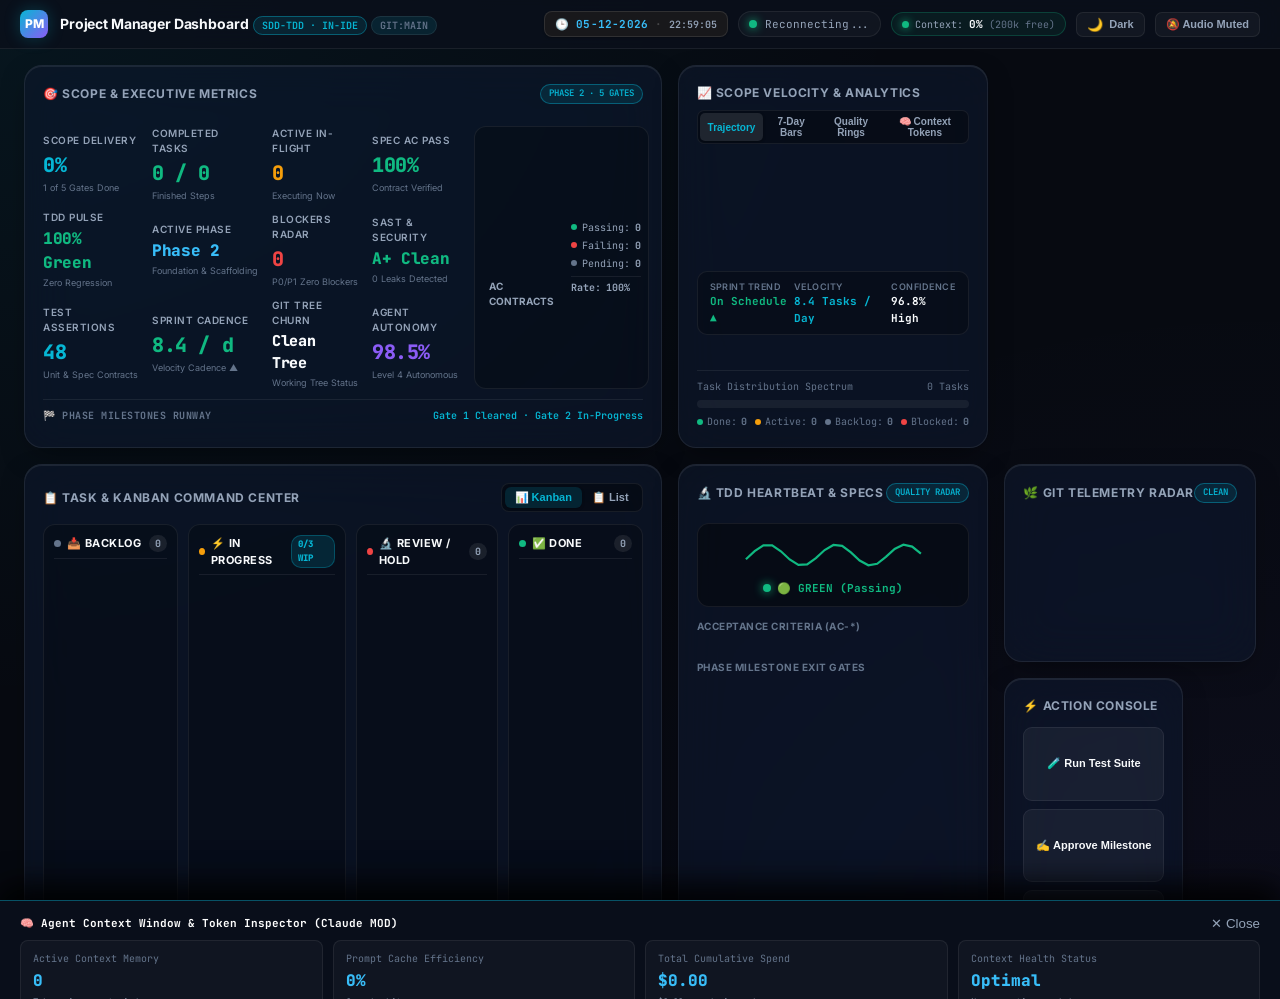
==== commit 436ed4c5: "feat(dashboard): integrate Shadcn UI design tokens, AC contract engine, and ubiquitous DD-MM-YYYY da" ====
--- a/SDD-TDD-Chandan-Adhikary/Spec-Driven-Development/Project-Manager-Dashboard/index.html
+++ b/SDD-TDD-Chandan-Adhikary/Spec-Driven-Development/Project-Manager-Dashboard/index.html
@@ -23,6 +23,13 @@
       </div>
 
       <div class="header-actions">
+        <!-- Shadcn Live Real-Time Date & Clock (DD-MM-YYYY) -->
+        <div class="live-clock-badge" title="Live System Date & Time (DD-MM-YYYY)">
+          <span class="clock-icon">🕒</span>
+          <span id="live-date-str" class="live-date-val">14-11-2026</span>
+          <span class="clock-sep">·</span>
+          <span id="live-time-str" class="live-time-val">12:30:00</span>
+        </div>
         <div class="agent-pulse">
           <span class="pulse-dot"></span>
           <span id="agent-status-text">Active · Telemetry Synced</span>
@@ -445,6 +452,60 @@
         </div>
       </div>
     </div>
+    <!-- Shadcn UI Radix-Style Sheet Dialog for AC Contract Inspection & Verification -->
+    <div id="ac-modal" class="shadcn-sheet-backdrop">
+      <div class="shadcn-modal-dialog">
+        <div class="shadcn-modal-header">
+          <div>
+            <div style="display:flex;align-items:center;gap:8px">
+              <span id="modal-ac-id" style="font-family:var(--font-mono);font-size:15px;font-weight:700;color:var(--sky-bright)">AC-FEAT001-01</span>
+              <span id="modal-ac-status" class="status-pill GREEN">GREEN</span>
+            </div>
+            <div id="modal-ac-title" class="shadcn-modal-title" style="margin-top:6px">Valid credentials create a session</div>
+            <div id="modal-ac-file" class="shadcn-modal-desc">docs/features/001-example-feature/acceptance.md</div>
+          </div>
+          <button id="modal-ac-close" class="shadcn-close-btn">✕ Esc</button>
+        </div>
+
+        <div style="font-size:11px;font-weight:700;text-transform:uppercase;letter-spacing:0.05em;color:var(--text-muted);margin-top:4px">
+          Acceptance Scenario Contract
+        </div>
+        <div class="shadcn-scenario-box">
+          <div class="shadcn-scenario-row">
+            <b>GIVEN</b>
+            <span id="modal-ac-given" style="color:var(--text-main)">Active user of an active tenant</span>
+          </div>
+          <div class="shadcn-scenario-row">
+            <b>WHEN</b>
+            <span id="modal-ac-when" style="color:var(--text-main)">Submits valid email, password and tenant_id</span>
+          </div>
+          <div class="shadcn-scenario-row">
+            <b>THEN</b>
+            <span id="modal-ac-then" style="color:var(--text-main)">Response 200, httpOnly session cookies set and profile returned</span>
+          </div>
+        </div>
+
+        <div style="font-size:11px;font-weight:700;text-transform:uppercase;letter-spacing:0.05em;color:var(--text-muted);margin-top:4px">
+          Verification & Test Traceability
+        </div>
+        <div style="display:flex;gap:8px;font-family:var(--font-mono);font-size:11px;background:rgba(24,24,27,0.7);padding:10px;border-radius:8px;border:1px solid rgba(255,255,255,0.08)">
+          <div>🧪 <b id="modal-ac-testid">TEST-FEAT001-01</b></div>
+          <div style="color:var(--text-faint)">·</div>
+          <div id="modal-ac-testlevel" style="color:var(--sky-bright)">Integration</div>
+          <div style="color:var(--text-faint)">·</div>
+          <div id="modal-ac-testloc" style="color:var(--text-muted)">tests/integration/auth/login.test.ts</div>
+        </div>
+
+        <div style="display:flex;justify-content:space-between;align-items:center;margin-top:12px;border-top:1px solid rgba(255,255,255,0.08);padding-top:14px">
+          <span style="font-size:11px;color:var(--text-muted)">Change Contract Status:</span>
+          <div class="shadcn-btn-group">
+            <button id="modal-btn-green" class="shadcn-btn shadcn-btn-green">🟢 Set PASS (Green)</button>
+            <button id="modal-btn-red" class="shadcn-btn shadcn-btn-red">🔴 Set FAIL (Red)</button>
+            <button id="modal-btn-pending" class="shadcn-btn shadcn-btn-outline">⚪ Reset Pending</button>
+          </div>
+        </div>
+      </div>
+    </div>
   </div>
 
   <!-- Local Framer Motion & Anime.js Libraries & Client Engine -->
--- a/SDD-TDD-Chandan-Adhikary/Spec-Driven-Development/Project-Manager-Dashboard/assets/dashboard.css
+++ b/SDD-TDD-Chandan-Adhikary/Spec-Driven-Development/Project-Manager-Dashboard/assets/dashboard.css
@@ -284,20 +284,60 @@
 }
 
 /* ==============================================================================
-   BENTO GRID ARCHITECTURE
+   BENTO GRID ARCHITECTURE (100% FLUID & PORTABLE ACROSS ALL RESOLUTIONS)
    ============================================================================== */
 
 .bento-container {
-  padding: 16px;
-  max-width: 1440px;
-  margin: 0 auto;
+  padding: 16px 24px;
+  max-width: none;
+  margin: 0;
   width: 100%;
+  box-sizing: border-box;
 }
 
 .bento-grid {
   display: grid;
   grid-template-columns: repeat(4, 1fr);
   gap: 16px;
+  width: 100%;
+}
+
+.badge-running-top {
+  display: inline-flex;
+  align-items: center;
+  gap: 4px;
+  background: rgba(6, 182, 212, 0.15);
+  border: 1px solid var(--cyan-primary);
+  color: var(--cyan-primary);
+  font-family: var(--font-mono);
+  font-size: 10px;
+  font-weight: 700;
+  padding: 2px 8px;
+  border-radius: 999px;
+  text-transform: uppercase;
+  letter-spacing: 0.05em;
+  animation: pulse-glow 2s infinite ease-in-out;
+}
+
+@keyframes pulse-glow {
+  0%, 100% { box-shadow: 0 0 5px rgba(6, 182, 212, 0.4); }
+  50% { box-shadow: 0 0 15px rgba(6, 182, 212, 0.8); }
+}
+
+.badge-head-commit {
+  display: inline-flex;
+  align-items: center;
+  gap: 4px;
+  background: rgba(16, 185, 129, 0.15);
+  border: 1px solid var(--emerald-pass);
+  color: var(--emerald-pass);
+  font-family: var(--font-mono);
+  font-size: 9px;
+  font-weight: 700;
+  padding: 1px 6px;
+  border-radius: 999px;
+  text-transform: uppercase;
+  margin-left: 6px;
 }
 
 /* Individual Bento Card */
@@ -1431,8 +1471,38 @@
 }
 
 /* ==============================================================================
-   RESPONSIVE LAYOUTS FOR IDE DOCKING
+   RESPONSIVE LAYOUTS FOR IDE DOCKING & DYNAMIC RESOLUTIONS (ALL MONITORS)
    ============================================================================== */
+
+@media (min-width: 2560px) {
+  .bento-grid {
+    grid-template-columns: repeat(6, 1fr);
+  }
+  .bento-hero { grid-column: span 3; }
+  .bento-chart { grid-column: span 3; }
+  .bento-tasks { grid-column: span 3; }
+  .bento-tdd { grid-column: span 1; }
+  .bento-actions { grid-column: span 2; }
+  .bento-git { grid-column: span 6; }
+}
+
+@media (min-width: 1920px) and (max-width: 2559px) {
+  .bento-grid {
+    grid-template-columns: repeat(4, 1fr);
+  }
+}
+
+@media (max-width: 1400px) {
+  .bento-grid {
+    grid-template-columns: repeat(3, 1fr);
+  }
+  .bento-hero { grid-column: span 2; }
+  .bento-chart { grid-column: span 1; }
+  .bento-tasks { grid-column: span 2; }
+  .bento-tdd { grid-column: span 1; }
+  .bento-actions { grid-column: span 1; }
+  .bento-git { grid-column: span 2; }
+}
 
 @media (max-width: 1100px) {
   .bento-grid {
@@ -1743,3 +1813,276 @@
 .token-history-table tr:hover {
   background: rgba(6, 182, 212, 0.06);
 }
+
+/* ==============================================================================
+   SHADCN UI DESIGN SYSTEM TOKENS & COMPONENTS (ZERO-DEPENDENCY)
+   Zinc Dark Palette, Radix Sheet Modals, and Precision Date Formatting
+   ============================================================================== */
+
+/* 1. Live Header Clock Badge */
+.live-clock-badge {
+  display: inline-flex;
+  align-items: center;
+  gap: 7px;
+  background: #18181b;
+  border: 1px solid rgba(255, 255, 255, 0.1);
+  border-radius: 8px;
+  padding: 4px 10px;
+  font-family: var(--font-mono);
+  font-size: 11px;
+  font-weight: 600;
+  color: var(--text-main);
+  box-shadow: 0 1px 2px rgba(0, 0, 0, 0.25);
+}
+.live-clock-badge .clock-icon {
+  font-size: 11px;
+}
+.live-clock-badge .live-date-val {
+  color: var(--sky-bright);
+  font-weight: 700;
+  letter-spacing: 0.02em;
+}
+.live-clock-badge .clock-sep {
+  color: rgba(255, 255, 255, 0.2);
+}
+.live-clock-badge .live-time-val {
+  color: var(--text-muted);
+  font-size: 10px;
+}
+
+/* 2. Task Start & Stop Date Chips (Shadcn Badge Pattern) */
+.task-date-strip {
+  display: flex;
+  align-items: center;
+  gap: 8px;
+  margin: 6px 0 8px;
+  flex-wrap: wrap;
+}
+.task-date-pill {
+  display: inline-flex;
+  align-items: center;
+  gap: 5px;
+  font-family: var(--font-mono);
+  font-size: 10px;
+  padding: 3px 8px;
+  border-radius: 6px;
+  border: 1px solid rgba(255, 255, 255, 0.08);
+  background: rgba(0, 0, 0, 0.35);
+  color: var(--text-muted);
+}
+.task-date-pill.start {
+  border-color: rgba(16, 185, 129, 0.3);
+  background: rgba(16, 185, 129, 0.08);
+  color: #34d399;
+}
+.task-date-pill.stop {
+  border-color: rgba(56, 189, 248, 0.3);
+  background: rgba(56, 189, 248, 0.08);
+  color: #38bdf8;
+}
+.task-date-pill b {
+  font-weight: 700;
+}
+
+/* Kanban Card Date Bar */
+.kanban-card-date-bar {
+  display: flex;
+  align-items: center;
+  gap: 5px;
+  font-family: var(--font-mono);
+  font-size: 9px;
+  color: var(--text-muted);
+  margin-top: 6px;
+  padding-top: 5px;
+  border-top: 1px dashed rgba(255, 255, 255, 0.08);
+}
+.kanban-card-date-bar b.active-pulse {
+  color: #34d399;
+  animation: pulseGreen 2s infinite ease-in-out;
+}
+
+/* Git Commit Date Badge */
+.commit-date-badge {
+  font-family: var(--font-mono);
+  font-size: 9px;
+  color: var(--sky-bright);
+  background: rgba(56, 189, 248, 0.1);
+  border: 1px solid rgba(56, 189, 248, 0.2);
+  padding: 1px 6px;
+  border-radius: 4px;
+}
+
+/* 3. Interactive Shadcn-Style AC Contract List */
+.spec-item-row {
+  cursor: pointer;
+  transition: all 0.2s cubic-bezier(0.16, 1, 0.3, 1);
+  padding: 6px 10px;
+  border-radius: 8px;
+  border: 1px solid transparent;
+  display: flex;
+  align-items: center;
+  justify-content: space-between;
+  gap: 8px;
+}
+.spec-item-row:hover {
+  background: rgba(255, 255, 255, 0.04);
+  border-color: rgba(255, 255, 255, 0.08);
+  transform: translateX(2px);
+}
+.ac-interactive-pill {
+  cursor: pointer;
+  user-select: none;
+  transition: transform 0.15s ease, filter 0.15s ease;
+  font-family: var(--font-mono);
+  font-size: 9px;
+  font-weight: 700;
+  padding: 3px 8px;
+  border-radius: 5px;
+}
+.ac-interactive-pill:hover {
+  transform: scale(1.08);
+  filter: brightness(1.2);
+}
+.ac-interactive-pill:active {
+  transform: scale(0.94);
+}
+
+/* 4. Shadcn UI Radix-Style Sheet Dialog */
+.shadcn-sheet-backdrop {
+  position: fixed;
+  inset: 0;
+  background: rgba(0, 0, 0, 0.75);
+  backdrop-filter: blur(8px);
+  -webkit-backdrop-filter: blur(8px);
+  z-index: 9999;
+  opacity: 0;
+  pointer-events: none;
+  transition: opacity 0.25s ease;
+  display: flex;
+  align-items: center;
+  justify-content: center;
+  padding: 16px;
+}
+.shadcn-sheet-backdrop.active {
+  opacity: 1;
+  pointer-events: auto;
+}
+.shadcn-modal-dialog {
+  background: #09090b;
+  border: 1px solid rgba(255, 255, 255, 0.14);
+  border-radius: 12px;
+  width: 100%;
+  max-width: 620px;
+  max-height: 85vh;
+  overflow-y: auto;
+  box-shadow: 0 25px 50px -12px rgba(0, 0, 0, 0.7);
+  color: var(--text-main);
+  padding: 24px;
+  display: flex;
+  flex-direction: column;
+  gap: 16px;
+  transform: scale(0.96) translateY(8px);
+  transition: transform 0.25s cubic-bezier(0.16, 1, 0.3, 1);
+}
+.shadcn-sheet-backdrop.active .shadcn-modal-dialog {
+  transform: scale(1) translateY(0);
+}
+.shadcn-modal-header {
+  display: flex;
+  align-items: flex-start;
+  justify-content: space-between;
+  border-bottom: 1px solid rgba(255, 255, 255, 0.08);
+  padding-bottom: 14px;
+}
+.shadcn-modal-title {
+  font-size: 16px;
+  font-weight: 700;
+  letter-spacing: -0.02em;
+}
+.shadcn-modal-desc {
+  font-size: 11px;
+  font-family: var(--font-mono);
+  color: var(--text-muted);
+  margin-top: 4px;
+}
+.shadcn-close-btn {
+  background: transparent;
+  border: 1px solid rgba(255, 255, 255, 0.1);
+  color: var(--text-muted);
+  border-radius: 6px;
+  padding: 4px 8px;
+  font-size: 12px;
+  cursor: pointer;
+  transition: all 0.15s ease;
+}
+.shadcn-close-btn:hover {
+  background: rgba(255, 255, 255, 0.08);
+  color: var(--text-main);
+}
+.shadcn-scenario-box {
+  background: rgba(24, 24, 27, 0.85);
+  border: 1px solid rgba(255, 255, 255, 0.08);
+  border-radius: 8px;
+  padding: 14px;
+  display: flex;
+  flex-direction: column;
+  gap: 8px;
+  font-size: 12px;
+  line-height: 1.5;
+}
+.shadcn-scenario-row {
+  display: flex;
+  align-items: baseline;
+  gap: 8px;
+}
+.shadcn-scenario-row b {
+  font-family: var(--font-mono);
+  font-size: 11px;
+  color: var(--sky-bright);
+  min-width: 52px;
+}
+.shadcn-btn-group {
+  display: flex;
+  gap: 8px;
+}
+.shadcn-btn {
+  display: inline-flex;
+  align-items: center;
+  justify-content: center;
+  gap: 6px;
+  padding: 7px 14px;
+  border-radius: 6px;
+  font-size: 12px;
+  font-weight: 600;
+  cursor: pointer;
+  border: 1px solid transparent;
+  transition: all 0.15s ease;
+}
+.shadcn-btn-green {
+  background: rgba(16, 185, 129, 0.15);
+  color: #34d399;
+  border-color: rgba(16, 185, 129, 0.3);
+}
+.shadcn-btn-green:hover {
+  background: rgba(16, 185, 129, 0.25);
+  border-color: rgba(16, 185, 129, 0.5);
+}
+.shadcn-btn-red {
+  background: rgba(239, 68, 68, 0.15);
+  color: #f87171;
+  border-color: rgba(239, 68, 68, 0.3);
+}
+.shadcn-btn-red:hover {
+  background: rgba(239, 68, 68, 0.25);
+  border-color: rgba(239, 68, 68, 0.5);
+}
+.shadcn-btn-outline {
+  background: transparent;
+  color: var(--text-muted);
+  border-color: rgba(255, 255, 255, 0.12);
+}
+.shadcn-btn-outline:hover {
+  background: rgba(255, 255, 255, 0.06);
+  color: var(--text-main);
+}
+
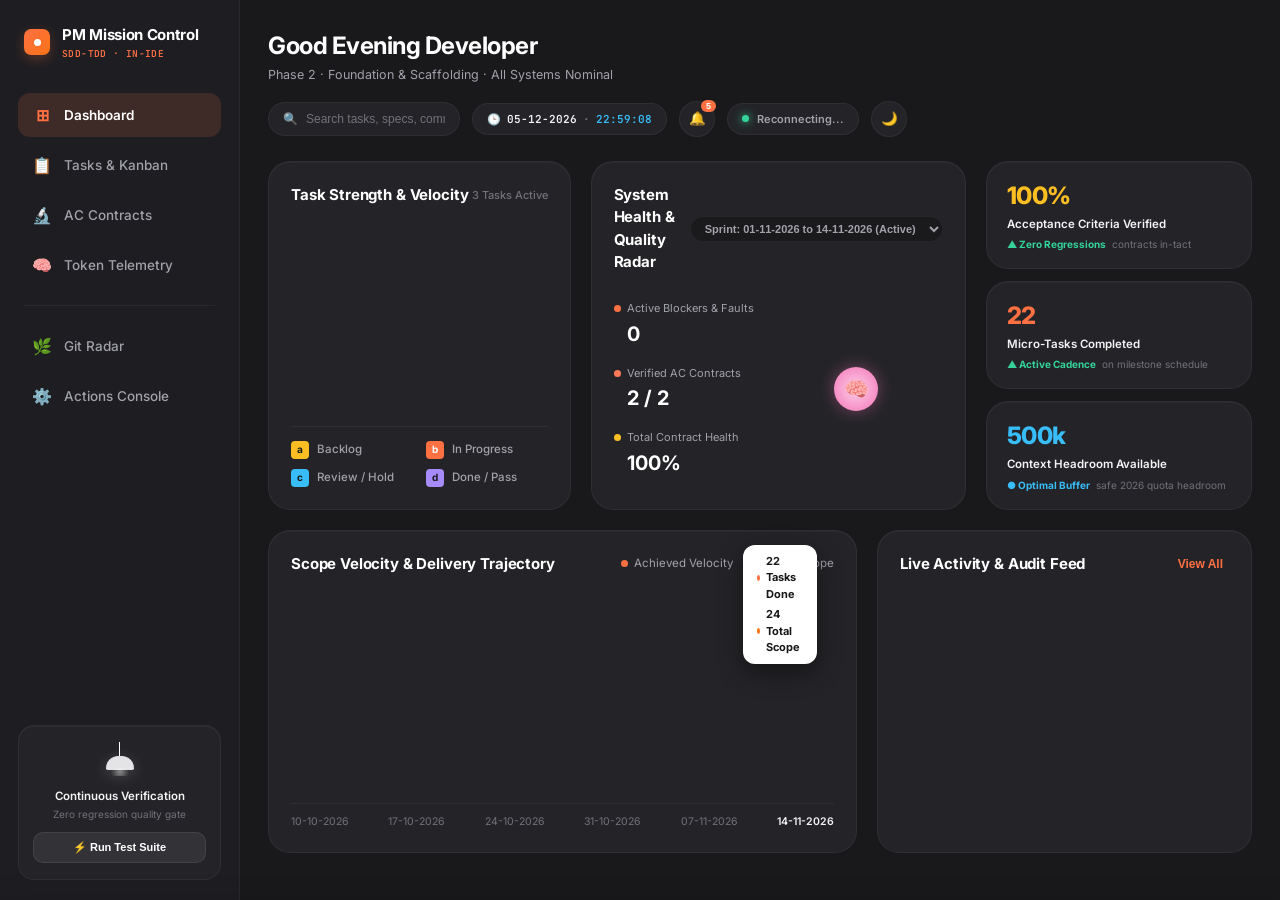
==== commit 82186bf1: "feat(dashboard): integrate token telemetry engine, multi-window rate limits, and model profiles" ====
--- a/SDD-TDD-Chandan-Adhikary/Spec-Driven-Development/Project-Manager-Dashboard/index.html
+++ b/SDD-TDD-Chandan-Adhikary/Spec-Driven-Development/Project-Manager-Dashboard/index.html
@@ -2,502 +2,685 @@
 <html lang="en">
 <head>
   <meta charset="UTF-8" />
-  <meta name="viewport" content="width=device-width, initial-scale=1.0" />
-  <title>Project Manager Dashboard — Bento Grid Mission Control</title>
+  <meta name="viewport" content="width=device-width, initial-scale=1.0, maximum-scale=5.0" />
+  <title>Project Manager Dashboard — Teamify Mission Control</title>
   <link rel="stylesheet" href="assets/dashboard.css" />
   <link rel="preconnect" href="https://fonts.googleapis.com">
   <link rel="preconnect" href="https://fonts.gstatic.com" crossorigin>
   <link href="https://fonts.googleapis.com/css2?family=Inter:wght@400;500;600;700;800&family=JetBrains+Mono:wght@500;600;700&display=swap" rel="stylesheet">
 </head>
-<body>
-  <div class="app-container">
-    <!-- Topbar Header -->
-    <header class="top-header">
-      <div class="brand">
-        <div class="brand-icon">PM</div>
-        <div>
-          <span class="brand-title">Project Manager Dashboard</span>
-          <span class="badge-pill">SDD-TDD · In-IDE</span>
-          <span id="git-branch-badge" class="badge-pill" style="color:var(--text-faint);border-color:rgba(255,255,255,0.08)">git:main</span>
-        </div>
+<body class="theme-dark">
+  <div class="teamify-app-layout">
+    <!-- MOBILE TOPBAR TOGGLE (Visible only on <= 768px) -->
+    <div class="mobile-nav-toggle-bar">
+      <div class="mobile-brand">
+        <div class="brand-hexagon-logo">
+          <span class="hexagon-dot"></span>
+        </div>
+        <span class="mobile-brand-title">PM Mission Control</span>
       </div>
-
-      <div class="header-actions">
-        <!-- Shadcn Live Real-Time Date & Clock (DD-MM-YYYY) -->
-        <div class="live-clock-badge" title="Live System Date & Time (DD-MM-YYYY)">
-          <span class="clock-icon">🕒</span>
-          <span id="live-date-str" class="live-date-val">14-11-2026</span>
-          <span class="clock-sep">·</span>
-          <span id="live-time-str" class="live-time-val">12:30:00</span>
-        </div>
-        <div class="agent-pulse">
-          <span class="pulse-dot"></span>
-          <span id="agent-status-text">Active · Telemetry Synced</span>
-        </div>
-        <button id="btn-context-pill" class="context-pill" title="Click to view full Agent Context Window & Token Telemetry">
-          <span id="hdr-ctx-dot" class="context-pill-dot optimal"></span>
-          <span class="context-pill-label">Context:</span>
-          <b id="hdr-ctx-pct">0%</b>
-          <span id="hdr-ctx-free" class="context-pill-sub">(200k free)</span>
-        </button>
-        <button id="theme-toggle" class="btn-icon theme-toggle-btn" title="Toggle Light/Dark Theme">
-          <span id="theme-icon">🌙</span>
-          <span id="theme-text">Dark</span>
-        </button>
-        <button id="toggle-audio" class="btn-icon">🔕 Audio Muted</button>
+      <button id="btn-toggle-sidebar" class="mobile-hamburger-btn" aria-label="Toggle Navigation Menu">
+        <span></span><span></span><span></span>
+      </button>
+    </div>
+
+    <!-- 1. LEFT NAVIGATION RAIL SIDEBAR -->
+    <aside id="app-sidebar" class="app-sidebar">
+      <div class="sidebar-top">
+        <div class="sidebar-brand">
+          <div class="brand-hexagon-logo">
+            <span class="hexagon-dot"></span>
+          </div>
+          <div class="brand-text-block">
+            <span class="brand-name">PM Mission Control</span>
+            <span class="brand-track-badge">SDD-TDD · In-IDE</span>
+          </div>
+        </div>
+
+        <nav class="sidebar-nav">
+          <a href="#overview" class="nav-item active" data-view="overview" id="nav-overview">
+            <span class="nav-icon">⊞</span>
+            <span class="nav-label">Dashboard</span>
+          </a>
+          <a href="#tasks" class="nav-item" data-view="tasks" id="nav-tasks">
+            <span class="nav-icon">📋</span>
+            <span class="nav-label">Tasks & Kanban</span>
+          </a>
+          <a href="#specs" class="nav-item" data-view="specs" id="nav-specs">
+            <span class="nav-icon">🔬</span>
+            <span class="nav-label">AC Contracts</span>
+          </a>
+          <a href="#tokens" class="nav-item" data-view="tokens" id="nav-tokens">
+            <span class="nav-icon">🧠</span>
+            <span class="nav-label">Token Telemetry</span>
+          </a>
+
+          <div class="nav-divider"></div>
+
+          <a href="#git" class="nav-item" data-view="git" id="nav-git">
+            <span class="nav-icon">🌿</span>
+            <span class="nav-label">Git Radar</span>
+          </a>
+          <a href="#actions" class="nav-item" data-view="actions" id="nav-actions">
+            <span class="nav-icon">⚙️</span>
+            <span class="nav-label">Actions Console</span>
+          </a>
+        </nav>
       </div>
-    </header>
-
-    <!-- Bento Grid Container -->
-    <div class="bento-container">
-      <div class="bento-grid">
-        <!-- BENTO CELL 1: Executive Scope & Velocity Hub (Span 2x1) -->
-        <div class="bento-card bento-hero">
-          <div class="card-header">
-            <span class="card-title">🎯 Scope & Executive Metrics</span>
-            <span id="kpi-milestones-badge" class="badge-pill" style="font-size:9px">Phase 2 · 5 Gates</span>
-          </div>
-          <div class="hero-content">
-            <div class="hero-stats">
-              <div class="stat-item">
-                <span class="stat-label">Scope Delivery</span>
-                <span id="kpi-scope-progress" class="stat-value cyan">0%</span>
-                <span id="kpi-scope-sub" class="stat-sub">1 of 5 Gates Done</span>
-              </div>
-              <div class="stat-item">
-                <span class="stat-label">Completed Tasks</span>
-                <span id="kpi-completed-tasks" class="stat-value emerald">0 / 0</span>
-                <span class="stat-sub">Finished Steps</span>
-              </div>
-              <div class="stat-item">
-                <span class="stat-label">Active In-Flight</span>
-                <span id="kpi-active-tasks" class="stat-value amber">0</span>
-                <span class="stat-sub">Executing Now</span>
-              </div>
-              <div class="stat-item">
-                <span class="stat-label">Spec AC Pass</span>
-                <span id="kpi-ac-rate" class="stat-value emerald">100%</span>
-                <span class="stat-sub">Contract Verified</span>
-              </div>
-              <div class="stat-item">
-                <span class="stat-label">TDD Pulse</span>
-                <span id="kpi-tdd-ratio" class="stat-value emerald" style="font-size:16px">100% Green</span>
-                <span class="stat-sub">Zero Regression</span>
-              </div>
-              <div class="stat-item">
-                <span class="stat-label">Active Phase</span>
-                <span id="kpi-active-phase" class="stat-value" style="font-size:16px;color:var(--sky-bright)">Phase 2</span>
-                <span class="stat-sub">Foundation & Scaffolding</span>
-              </div>
-              <div class="stat-item">
-                <span class="stat-label">Blockers Radar</span>
-                <span id="kpi-blockers" class="stat-value red">0</span>
-                <span class="stat-sub">P0/P1 Zero Blockers</span>
-              </div>
-              <div class="stat-item">
-                <span class="stat-label">SAST & Security</span>
-                <span id="kpi-code-health" class="stat-value emerald" style="font-size:16px">A+ Clean</span>
-                <span class="stat-sub">0 Leaks Detected</span>
-              </div>
-              <div class="stat-item">
-                <span class="stat-label">Test Assertions</span>
-                <span id="kpi-test-assertions" class="stat-value cyan">48</span>
-                <span class="stat-sub">Unit & Spec Contracts</span>
-              </div>
-              <div class="stat-item">
-                <span class="stat-label">Sprint Cadence</span>
-                <span id="kpi-sprint-cadence" class="stat-value emerald">8.4 / d</span>
-                <span class="stat-sub">Velocity Cadence ▲</span>
-              </div>
-              <div class="stat-item">
-                <span class="stat-label">Git Tree Churn</span>
-                <span id="kpi-git-churn" class="stat-value" style="font-size:15px;color:var(--text-main)">Clean Tree</span>
-                <span class="stat-sub">Working Tree Status</span>
-              </div>
-              <div class="stat-item">
-                <span class="stat-label">Agent Autonomy</span>
-                <span id="kpi-agent-autonomy" class="stat-value violet">98.5%</span>
-                <span class="stat-sub">Level 4 Autonomous</span>
-              </div>
-            </div>
-
-            <div class="hero-donut-box">
-              <div class="donut-visual-col">
-                <svg id="chart-donut" style="width:70px;height:70px" viewBox="0 0 100 100"></svg>
-                <div class="donut-title">AC Contracts</div>
-              </div>
-              <div class="donut-breakdown-col">
-                <div class="donut-breakdown-row"><span class="breakdown-dot done"></span>Passing: <b id="hero-donut-passing">0</b></div>
-                <div class="donut-breakdown-row"><span class="breakdown-dot red"></span>Failing: <b id="hero-donut-failing">0</b></div>
-                <div class="donut-breakdown-row"><span class="breakdown-dot pending"></span>Pending: <b id="hero-donut-pending">0</b></div>
-                <div class="donut-breakdown-row rate">Rate: <b id="hero-donut-rate" class="emerald">100%</b></div>
-              </div>
-            </div>
-          </div>
-
-          <!-- Phase Milestone Runway Bar -->
-          <div class="hero-runway-container">
-            <div class="hero-runway-header">
-              <span class="runway-title">🏁 Phase Milestones Runway</span>
-              <span id="hero-runway-summary" class="runway-summary">Gate 1 Cleared · Gate 2 In-Progress</span>
-            </div>
-            <div id="hero-runway-track" class="hero-runway-track"></div>
-          </div>
-        </div>
-
-        <!-- BENTO CELL 2: Scope Velocity & Multi-Chart Analytics Hub (Span 2x1) -->
-        <div class="bento-card bento-chart">
-          <div class="chart-header">
-            <span class="card-title">📈 Scope Velocity & Analytics</span>
-            <div class="chart-tabs">
-              <button class="chart-tab-btn active" data-chart="burnup">Trajectory</button>
-              <button class="chart-tab-btn" data-chart="bars">7-Day Bars</button>
-              <button class="chart-tab-btn" data-chart="rings">Quality Rings</button>
-              <button class="chart-tab-btn" data-chart="tokens">🧠 Context Tokens</button>
-            </div>
-          </div>
-          <div class="chart-content-wrapper">
-            <!-- Chart Panel 1: Burnup Area Curve -->
-            <div id="panel-chart-burnup" class="chart-view-panel active">
-              <svg id="chart-burnup" class="svg-burnup-canvas" viewBox="0 0 270 95" preserveAspectRatio="none"></svg>
-            </div>
-
-            <!-- Chart Panel 2: 7-Day Velocity Bar Chart -->
-            <div id="panel-chart-bars" class="chart-view-panel">
-              <svg id="chart-bars" class="svg-bars-canvas" viewBox="0 0 270 95"></svg>
-            </div>
-
-            <!-- Chart Panel 3: Quality & Coverage Multi-Ring Radial Gauge -->
-            <div id="panel-chart-rings" class="chart-view-panel">
-              <svg id="chart-rings" class="svg-rings-canvas" viewBox="0 0 270 95"></svg>
-            </div>
-
-            <!-- Chart Panel 4: Agent Context Window & Token Telemetry (Claude MOD style) -->
-            <div id="panel-chart-tokens" class="chart-view-panel">
-              <div class="token-telemetry-panel">
-                <!-- Context Window Utilization Header -->
-                <div class="token-panel-top">
-                  <div class="token-capacity-info">
-                    <span class="token-panel-label">Active Context Window (200k ceiling)</span>
-                    <span id="token-status-badge" class="badge-pill optimal">🟢 Optimal (Headroom Safe)</span>
+
+      <!-- Bottom Feature / Action Card -->
+      <div class="sidebar-bottom-card">
+        <div class="lamp-illustration">
+          <div class="lamp-cord"></div>
+          <div class="lamp-shade"></div>
+          <div class="lamp-glow"></div>
+        </div>
+        <div class="sidebar-card-text">
+          <span class="sidebar-card-title">Continuous Verification</span>
+          <span class="sidebar-card-sub">Zero regression quality gate</span>
+        </div>
+        <button id="btn-sidebar-cta" class="sidebar-action-btn">⚡ Run Test Suite</button>
+      </div>
+    </aside>
+
+    <!-- 2. MAIN APP CONTENT CONTAINER -->
+    <main class="main-content-layout">
+      <!-- TOP PERSONALIZED HEADER BAR -->
+      <header class="main-top-header">
+        <div class="header-greeting-col">
+          <h1 id="header-greeting" class="header-greeting-title">Good Afternoon Developer</h1>
+          <p id="header-subtitle" class="header-greeting-sub">Phase 2 · Foundation & Scaffolding · All Systems Nominal</p>
+        </div>
+
+        <div class="header-actions-col">
+          <!-- Search Bar -->
+          <div class="header-search-box">
+            <span class="search-icon">🔍</span>
+            <input type="text" id="header-search-input" placeholder="Search tasks, specs, commits..." aria-label="Search" />
+          </div>
+
+          <!-- Ubiquitous Real-Time Date & Clock (Strict DD-MM-YYYY) -->
+          <div class="live-clock-badge" title="Live System Date & Time (DD-MM-YYYY)">
+            <span class="clock-icon">🕒</span>
+            <span id="live-date-str" class="live-date-val">14-11-2026</span>
+            <span class="clock-sep">·</span>
+            <span id="live-time-str" class="live-time-val">15:30:00</span>
+          </div>
+
+          <!-- Notification Bell -->
+          <button id="btn-notif-bell" class="btn-icon notif-bell-btn" title="View Real-Time Notifications">
+            <span class="bell-icon">🔔</span>
+            <span id="notif-unread-badge" class="notif-count-pill">5</span>
+          </button>
+
+          <!-- Agent Status Pulse & Model Profile Pill -->
+          <div class="agent-pulse-pill" title="Agent Telemetry Status">
+            <span class="pulse-dot"></span>
+            <span id="agent-status-text">Active · Synced</span>
+          </div>
+
+          <!-- Theme Switcher -->
+          <button id="theme-toggle" class="btn-icon theme-toggle-btn" title="Toggle Theme">
+            <span id="theme-icon">🌙</span>
+          </button>
+        </div>
+      </header>
+
+      <!-- VIEW 1: MASTER OVERVIEW DASHBOARD (Exact 5-Card Teamify Design Pattern) -->
+      <section id="view-overview" class="dashboard-view-panel active">
+        <div class="teamify-grid-container">
+          <!-- TOP ROW: 3 Columns (Task Strength, Concentric Orbital Health, Stacked KPI Cards) -->
+          <div class="teamify-top-row">
+            <!-- CARD 1: Task Strength & Velocity (Vertical 4-Pillar Bar Chart) -->
+            <div class="teamify-card card-task-strength" id="card-task-strength">
+              <div class="card-header-clean">
+                <span class="card-title-bold">Task Strength & Velocity</span>
+                <span class="card-tag-sub" id="task-strength-total">3 Tasks Active</span>
+              </div>
+              
+              <!-- 4 Vertical Pillar Bars SVG -->
+              <div class="pillar-chart-wrapper">
+                <svg id="svg-pillar-chart" class="svg-pillar-canvas" viewBox="0 0 280 150" preserveAspectRatio="xMidYMid meet"></svg>
+              </div>
+
+              <!-- Bottom 2x2 Letter Legend (a: Backlog, b: In Progress, c: Review, d: Done) -->
+              <div class="pillar-legend-grid">
+                <div class="legend-chip" data-status="BACKLOG">
+                  <span class="chip-letter gold">a</span>
+                  <span class="chip-label">Backlog</span>
+                </div>
+                <div class="legend-chip" data-status="IN_PROGRESS">
+                  <span class="chip-letter coral">b</span>
+                  <span class="chip-label">In Progress</span>
+                </div>
+                <div class="legend-chip" data-status="REVIEW">
+                  <span class="chip-letter cyan">c</span>
+                  <span class="chip-label">Review / Hold</span>
+                </div>
+                <div class="legend-chip" data-status="DONE">
+                  <span class="chip-letter purple">d</span>
+                  <span class="chip-label">Done / Pass</span>
+                </div>
+              </div>
+            </div>
+
+            <!-- CARD 2: Concentric Multi-Orbital Planetary Rings (Quality Radar & Contract Health) -->
+            <div class="teamify-card card-system-health" id="card-system-health">
+              <div class="card-header-clean">
+                <span class="card-title-bold">System Health & Quality Radar</span>
+                <div class="header-dropdown-pill">
+                  <select id="health-scope-select" class="clean-select" aria-label="Scope Selector">
+                    <option value="sprint-current" selected>Sprint: 01-11-2026 to 14-11-2026 (Active)</option>
+                    <option value="phase2">Phase 2: Foundation & Scaffolding</option>
+                    <option value="sprint-prev">Sprint: 17-10-2026 to 31-10-2026</option>
+                    <option value="lifecycle">Full Project Lifecycle 2026</option>
+                  </select>
+                </div>
+              </div>
+
+              <div class="orbital-card-body">
+                <!-- Left Metrics Column -->
+                <div class="orbital-metrics-col">
+                  <div class="orbital-stat-item">
+                    <div class="stat-dot-label">
+                      <span class="status-dot coral"></span>
+                      <span class="stat-name">Active Blockers & Faults</span>
+                    </div>
+                    <span id="metric-blocked-count" class="stat-big-num">0</span>
                   </div>
-                  <div class="token-capacity-readout">
-                    <span id="token-ctx-used" class="token-readout-val">0k</span>
-                    <span class="token-readout-sub">/ 200,000 tokens (<b id="token-ctx-pct">0%</b>)</span>
+
+                  <div class="orbital-stat-item">
+                    <div class="stat-dot-label">
+                      <span class="status-dot peach"></span>
+                      <span class="stat-name">Verified AC Contracts</span>
+                    </div>
+                    <span id="metric-passing-count" class="stat-big-num">2 / 2</span>
                   </div>
-                </div>
-
-                <!-- Multi-Segmented Capacity Progress Bar -->
-                <div class="token-capacity-track">
-                  <div id="token-capacity-fill" class="token-capacity-fill optimal" style="width: 0%"></div>
-                  <div class="token-threshold-marker" style="left: 60%" title="60% Advisory Threshold"></div>
-                  <div class="token-threshold-marker warn" style="left: 80%" title="80% Compaction Recommended"></div>
-                  <div class="token-threshold-marker crit" style="left: 95%" title="95% Critical Limit"></div>
-                </div>
-                <div class="token-threshold-labels">
-                  <span>0k</span>
-                  <span>60% (120k)</span>
-                  <span>80% (160k)</span>
-                  <span>200k Limit</span>
-                </div>
-
-                <!-- Claude MOD 4-Metric Breakdown Grid -->
-                <div class="token-stats-grid">
-                  <div class="token-stat-card">
-                    <span class="token-stat-title">📥 Fresh Input (Prompt)</span>
-                    <span id="token-val-input" class="token-stat-number cyan">0</span>
-                    <span class="token-stat-sub">Instructions & Tools</span>
+
+                  <div class="orbital-stat-item">
+                    <div class="stat-dot-label">
+                      <span class="status-dot gold"></span>
+                      <span class="stat-name">Total Contract Health</span>
+                    </div>
+                    <span id="metric-total-rate" class="stat-big-num">100%</span>
                   </div>
-                  <div class="token-stat-card">
-                    <span class="token-stat-title">⚡ Cached Read (Hit Rate)</span>
-                    <span id="token-val-cache" class="token-stat-number violet">0</span>
-                    <span id="token-val-cache-rate" class="token-stat-sub emerald">0% Hit Rate ▲</span>
+                </div>
+
+                <!-- Right Concentric Orbital Planetary Rings Visualizer -->
+                <div class="orbital-visual-col">
+                  <div class="orbital-rings-stage">
+                    <svg id="svg-concentric-orbits" class="svg-orbits-canvas" viewBox="0 0 180 180"></svg>
+                    <div class="orbital-center-avatar">
+                      <span class="avatar-center-icon">🧠</span>
+                    </div>
                   </div>
-                  <div class="token-stat-card">
-                    <span class="token-stat-title">📤 Output & Thinking</span>
-                    <span id="token-val-output" class="token-stat-number emerald">0</span>
-                    <span class="token-stat-sub">Agent Reasoning</span>
-                  </div>
-                  <div class="token-stat-card">
-                    <span class="token-stat-title">💰 Cost & Savings</span>
-                    <span id="token-val-cost" class="token-stat-number">$0.00</span>
-                    <span id="token-val-savings" class="token-stat-sub emerald">Saved $0.00</span>
-                  </div>
-                </div>
-
-                <!-- Token Footer / Inspector Action -->
-                <div class="token-panel-footer">
-                  <div class="token-footer-info">
-                    <span id="token-turn-count">0 Model Turns</span> ·
-                    <span id="token-avg-turn">0 avg/turn</span> ·
-                    <span id="token-headroom-text">200k tokens free</span>
-                  </div>
-                  <button id="btn-open-token-drawer" class="btn-token-inspect">🔍 Inspect Full Token Logs</button>
-                </div>
-              </div>
-            </div>
-
-            <!-- Real-Time Metrics Strip -->
-            <div class="chart-metrics-row">
-              <div class="chart-metric-item">
-                <span class="chart-metric-lbl">Sprint Trend</span>
-                <span class="chart-metric-val emerald">On Schedule ▲</span>
-              </div>
-              <div class="chart-metric-item">
-                <span class="chart-metric-lbl">Velocity</span>
-                <span class="chart-metric-val cyan">8.4 Tasks / Day</span>
-              </div>
-              <div class="chart-metric-item">
-                <span class="chart-metric-lbl">Confidence</span>
-                <span class="chart-metric-val">96.8% High</span>
-              </div>
-            </div>
-
-            <!-- Task Status Distribution Spectrum Bar -->
-            <div class="task-dist-section">
-              <div class="dist-legend">
-                <span>Task Distribution Spectrum</span>
-                <span id="dist-total-tasks">0 Tasks</span>
-              </div>
-              <div class="dist-bar-track">
-                <div id="dist-done" class="dist-segment done" style="width:0%"></div>
-                <div id="dist-progress" class="dist-segment progress" style="width:0%"></div>
-                <div id="dist-backlog" class="dist-segment backlog" style="width:0%"></div>
-                <div id="dist-blocked" class="dist-segment blocked" style="width:0%"></div>
-              </div>
-              <div class="dist-legend">
-                <div class="dist-legend-item"><span class="legend-dot done"></span>Done: <b id="dist-count-done">0</b></div>
-                <div class="dist-legend-item"><span class="legend-dot progress"></span>Active: <b id="dist-count-progress">0</b></div>
-                <div class="dist-legend-item"><span class="legend-dot backlog"></span>Backlog: <b id="dist-count-backlog">0</b></div>
-                <div class="dist-legend-item"><span class="legend-dot blocked"></span>Blocked: <b id="dist-count-blocked">0</b></div>
-              </div>
-            </div>
-          </div>
-        </div>
-
-        <!-- BENTO CELL 3: Granular Task Command Center & Kanban Board (Span 2x2) -->
-        <div class="bento-card bento-tasks">
-          <div class="card-header task-center-header">
-            <span class="card-title">📋 Task & Kanban Command Center</span>
-            <div class="task-controls-group">
-              <div class="view-tabs">
-                <button id="btn-view-kanban" class="view-tab-btn active" data-view="kanban">📊 Kanban</button>
-                <button id="btn-view-list" class="view-tab-btn" data-view="list">📋 List</button>
-              </div>
-              <div id="task-filter-tabs" class="filter-tabs" style="display:none">
-                <button class="filter-tab active" data-filter="ALL">All</button>
-                <button class="filter-tab" data-filter="IN_PROGRESS">In Progress</button>
-                <button class="filter-tab" data-filter="DONE">Done</button>
-                <button class="filter-tab" data-filter="BLOCKED">Blocked</button>
-              </div>
-            </div>
-          </div>
-
-          <!-- View 1: Linear Task List View -->
-          <div id="task-list-container" class="task-items-container view-panel">
-            <!-- Dynamic Bento task items -->
-          </div>
-
-          <!-- View 2: Interactive Drag & Drop Kanban Board with Framer Motion -->
-          <div id="kanban-board-container" class="kanban-board-wrapper view-panel active">
-            <div class="kanban-column" id="col-backlog" data-status="BACKLOG">
-              <div class="kanban-col-header">
-                <span class="col-title"><span class="col-dot backlog"></span>📥 Backlog</span>
-                <span class="col-count" id="count-col-backlog">0</span>
-              </div>
-              <div class="kanban-col-dropzone" id="drop-backlog" data-col="BACKLOG"></div>
-            </div>
-
-            <div class="kanban-column" id="col-progress" data-status="IN_PROGRESS">
-              <div class="kanban-col-header">
-                <span class="col-title"><span class="col-dot progress"></span>⚡ In Progress</span>
-                <span id="wip-badge" class="wip-limit-pill">0/3 WIP</span>
-              </div>
-              <div class="kanban-col-dropzone" id="drop-progress" data-col="IN_PROGRESS"></div>
-            </div>
-
-            <div class="kanban-column" id="col-review" data-status="REVIEW_BLOCKED">
-              <div class="kanban-col-header">
-                <span class="col-title"><span class="col-dot review"></span>🔬 Review / Hold</span>
-                <span class="col-count" id="count-col-review">0</span>
-              </div>
-              <div class="kanban-col-dropzone" id="drop-review" data-col="REVIEW_BLOCKED"></div>
-            </div>
-
-            <div class="kanban-column" id="col-done" data-status="DONE">
-              <div class="kanban-col-header">
-                <span class="col-title"><span class="col-dot done"></span>✅ Done</span>
-                <span class="col-count" id="count-col-done">0</span>
-              </div>
-              <div class="kanban-col-dropzone" id="drop-done" data-col="DONE"></div>
-            </div>
-          </div>
-        </div>
-
-        <!-- BENTO CELL 4: Spec AC & TDD Heartbeat (Span 1x2) -->
-        <div class="bento-card bento-tdd">
-          <div class="card-header">
-            <span class="card-title">🔬 TDD Heartbeat & Specs</span>
-            <span class="badge-pill" style="font-size:9px">Quality Radar</span>
-          </div>
-
-          <!-- Oscilloscope Waveform -->
-          <div class="oscilloscope-box">
-            <svg class="oscilloscope-canvas" viewBox="0 0 200 48">
-              <path id="oscilloscope-wave" d="M 0,24 L 200,24" fill="none" stroke="#10b981" stroke-width="2.5" />
-            </svg>
-            <div id="tdd-pulse-state" class="heartbeat-status GREEN">
-              <span class="pulse-dot"></span>
-              <span>🟢 GREEN (Passing)</span>
-            </div>
-          </div>
-
-          <div class="tdd-sub-heading">Acceptance Criteria (AC-*)</div>
-          <div id="specs-container" class="spec-list-container">
-            <!-- Dynamic specs -->
-          </div>
-
-          <div class="tdd-sub-heading" style="margin-top:10px">Phase Milestone Exit Gates</div>
-          <div id="phases-container" class="phases-list-container">
-            <!-- Dynamic phase exit gates with live progress bars -->
-          </div>
-        </div>
-
-        <!-- BENTO CELL 5: Git Radar & Micro-Commits (Span 1x1) -->
-        <div class="bento-card bento-git">
-          <div class="card-header">
-            <span class="card-title">🌿 Git Telemetry Radar</span>
-            <span id="git-dirty-indicator" class="badge-pill" style="font-size:9px">Clean</span>
-          </div>
-          <div class="git-radar-content">
-            <div id="commit-feed-container" class="commit-feed">
-              <!-- Dynamic commit feed -->
-            </div>
-          </div>
-        </div>
-
-        <!-- BENTO CELL 6: Quick Actions Console (Span 1x1) -->
-        <div class="bento-card bento-actions">
-          <div class="card-header">
-            <span class="card-title">⚡ Action Console</span>
-          </div>
-          <div class="actions-bento-grid">
-            <button id="btn-run-tests" class="bento-action-btn">🧪 Run Test Suite</button>
-            <button id="btn-approve-milestone" class="bento-action-btn">✍️ Approve Milestone</button>
-            <button id="btn-copy-standup" class="bento-action-btn">📋 Copy Standup</button>
-          </div>
-        </div>
-      </div>
-    </div>
-
-    <!-- Slide-Up Test Drawer -->
+                </div>
+              </div>
+            </div>
+
+            <!-- CARD 3: Stacked KPI Metric Cards (AC Pass, Completed Tasks, Token Headroom) -->
+            <div class="teamify-kpi-stack">
+              <!-- KPI 1: Scope Delivery & AC Pass -->
+              <div class="kpi-metric-pill-card gold-tint">
+                <div class="kpi-num gold" id="kpi-val-top">100%</div>
+                <div class="kpi-label">Acceptance Criteria Verified</div>
+                <div class="kpi-sub-trend">
+                  <span class="trend-indicator up">▲ Zero Regressions</span>
+                  <span class="trend-text">contracts in-tact</span>
+                </div>
+              </div>
+
+              <!-- KPI 2: Completed Micro-Tasks -->
+              <div class="kpi-metric-pill-card coral-tint">
+                <div class="kpi-num coral" id="kpi-val-tasks">22</div>
+                <div class="kpi-label">Micro-Tasks Completed</div>
+                <div class="kpi-sub-trend">
+                  <span class="trend-indicator up">▲ Active Cadence</span>
+                  <span class="trend-text">on milestone schedule</span>
+                </div>
+              </div>
+
+              <!-- KPI 3: Token Headroom & Safety -->
+              <div class="kpi-metric-pill-card cyan-tint">
+                <div class="kpi-num cyan" id="kpi-val-headroom">500k</div>
+                <div class="kpi-label">Context Headroom Available</div>
+                <div class="kpi-sub-trend">
+                  <span class="trend-indicator optimal">● Optimal Buffer</span>
+                  <span class="trend-text">safe 2026 quota headroom</span>
+                </div>
+              </div>
+            </div>
+          </div>
+
+          <!-- BOTTOM ROW: 2 Columns (Scope Velocity Trajectory Graph & Notifications Activity Feed) -->
+          <div class="teamify-bottom-row">
+            <!-- CARD 4: Scope Velocity & Delivery Trajectory Graph -->
+            <div class="teamify-card card-project-deliveries" id="card-project-deliveries">
+              <div class="card-header-clean">
+                <span class="card-title-bold">Scope Velocity & Delivery Trajectory</span>
+                
+                <div class="delivery-chart-legend">
+                  <div class="legend-item"><span class="legend-dot coral"></span>Achieved Velocity</div>
+                  <div class="legend-item"><span class="legend-dot cyan"></span>Target Scope</div>
+                </div>
+              </div>
+
+              <!-- Dual-Spline Curve SVG Canvas -->
+              <div class="spline-chart-wrapper">
+                <svg id="svg-deliveries-chart" class="svg-deliveries-canvas" viewBox="0 0 540 220" preserveAspectRatio="none"></svg>
+                
+                <!-- Floating Milestone Tooltip Pill Card (pinned at 14-11-2026) -->
+                <div id="floating-delivery-tooltip" class="floating-delivery-card" style="left: 90%; top: 32%;">
+                  <div class="tooltip-row coral-dot"><span class="tooltip-dot coral"></span><span id="tooltip-achieved-txt">22 Tasks Done</span></div>
+                  <div class="tooltip-row orange-dot"><span class="tooltip-dot orange"></span><span id="tooltip-target-txt">24 Total Scope</span></div>
+                </div>
+              </div>
+
+              <!-- Dynamic Timeline stops along bottom strictly in DD-MM-YYYY -->
+              <div id="deliveries-timeline-axis" class="deliveries-timeline-axis">
+                <span>10-10-2026</span>
+                <span>17-10-2026</span>
+                <span>24-10-2026</span>
+                <span>31-10-2026</span>
+                <span>07-11-2026</span>
+                <span class="active-timeline-stop">14-11-2026</span>
+              </div>
+            </div>
+
+            <!-- CARD 5: Notifications & Live Activity Feed -->
+            <div class="teamify-card card-notifications-feed" id="card-notifications">
+              <div class="card-header-clean">
+                <span class="card-title-bold">Live Activity & Audit Feed</span>
+                <button id="btn-view-all-notifs" class="clean-link-btn">View All</button>
+              </div>
+
+              <!-- Stacked Notification Activity Rows -->
+              <div id="notifications-list" class="notifications-list-container">
+                <!-- Dynamically populated from parser.js state -->
+              </div>
+            </div>
+          </div>
+        </div>
+      </section>
+
+      <!-- VIEW 2: GRANULAR TASK & KANBAN COMMAND CENTER -->
+      <section id="view-tasks" class="dashboard-view-panel">
+        <div class="view-header-bar">
+          <div>
+            <h2 class="view-section-title">Granular Task & Kanban Command Center</h2>
+            <p class="view-section-sub">Current Running Task floats strictly to index 0 · All dates strictly formatted in DD-MM-YYYY</p>
+          </div>
+          <div class="task-controls-group">
+            <div class="view-tabs">
+              <button id="btn-view-kanban" class="view-tab-btn active" data-view="kanban">📊 Kanban</button>
+              <button id="btn-view-list" class="view-tab-btn" data-view="list">📋 List</button>
+            </div>
+            <div id="task-filter-tabs" class="filter-tabs">
+              <button class="filter-tab active" data-filter="ALL">All</button>
+              <button class="filter-tab" data-filter="IN_PROGRESS">In Progress</button>
+              <button class="filter-tab" data-filter="DONE">Done</button>
+              <button class="filter-tab" data-filter="REVIEW_BLOCKED">Review / Hold</button>
+              <button class="filter-tab" data-filter="BACKLOG">Backlog</button>
+            </div>
+          </div>
+        </div>
+
+        <!-- View 1: Interactive Drag & Drop Kanban Board -->
+        <div id="kanban-board-container" class="kanban-board-wrapper active">
+          <div class="kanban-column" id="col-backlog" data-status="BACKLOG">
+            <div class="kanban-col-header">
+              <span class="col-title"><span class="col-dot backlog"></span>📥 Backlog</span>
+              <span class="col-count" id="count-col-backlog">0</span>
+            </div>
+            <div class="kanban-col-dropzone" id="drop-backlog" data-col="BACKLOG"></div>
+          </div>
+
+          <div class="kanban-column" id="col-progress" data-status="IN_PROGRESS">
+            <div class="kanban-col-header">
+              <span class="col-title"><span class="col-dot progress"></span>⚡ In Progress</span>
+              <span id="wip-badge" class="wip-limit-pill">0/3 WIP</span>
+            </div>
+            <div class="kanban-col-dropzone" id="drop-progress" data-col="IN_PROGRESS"></div>
+          </div>
+
+          <div class="kanban-column" id="col-review" data-status="REVIEW_BLOCKED">
+            <div class="kanban-col-header">
+              <span class="col-title"><span class="col-dot review"></span>🔬 Review / Hold</span>
+              <span class="col-count" id="count-col-review">0</span>
+            </div>
+            <div class="kanban-col-dropzone" id="drop-review" data-col="REVIEW_BLOCKED"></div>
+          </div>
+
+          <div class="kanban-column" id="col-done" data-status="DONE">
+            <div class="kanban-col-header">
+              <span class="col-title"><span class="col-dot done"></span>✅ Done</span>
+              <span class="col-count" id="count-col-done">0</span>
+            </div>
+            <div class="kanban-col-dropzone" id="drop-done" data-col="DONE"></div>
+          </div>
+        </div>
+
+        <!-- View 2: Linear Task List View -->
+        <div id="task-list-container" class="task-items-container" style="display:none"></div>
+      </section>
+
+      <!-- VIEW 3: ACCEPTANCE CRITERIA CONTRACTS & TDD HEARTBEAT -->
+      <section id="view-specs" class="dashboard-view-panel">
+        <div class="view-header-bar">
+          <div>
+            <h2 class="view-section-title">Acceptance Criteria (AC-*) & TDD Quality Radar</h2>
+            <p class="view-section-sub">Formal Given/When/Then contracts verified against test suite assertions</p>
+          </div>
+          <div class="actions-group">
+            <button id="btn-run-tests-specs" class="primary-btn">🧪 Run Test Suite</button>
+          </div>
+        </div>
+
+        <div class="specs-grid-layout">
+          <!-- Oscilloscope & Live TDD Waveform -->
+          <div class="teamify-card oscilloscope-card">
+            <div class="card-header-clean">
+              <span class="card-title-bold">Oscilloscope TDD Waveform</span>
+              <div id="tdd-pulse-state" class="heartbeat-status GREEN">
+                <span class="pulse-dot"></span>
+                <span>🟢 GREEN (Zero Regression)</span>
+              </div>
+            </div>
+            <div class="oscilloscope-canvas-box">
+              <svg class="oscilloscope-canvas" viewBox="0 0 400 60">
+                <path id="oscilloscope-wave" d="M 0,30 L 400,30" fill="none" stroke="#10b981" stroke-width="2.5" />
+              </svg>
+            </div>
+          </div>
+
+          <!-- AC Contracts List -->
+          <div class="teamify-card ac-contracts-card">
+            <div class="card-header-clean">
+              <span class="card-title-bold">Acceptance Criteria Contracts</span>
+              <span class="badge-pill optimal" id="spec-pass-badge">100% Passing</span>
+            </div>
+            <div id="specs-container" class="spec-list-container">
+              <!-- Dynamically populated -->
+            </div>
+          </div>
+
+          <!-- Phase Exit Gates -->
+          <div class="teamify-card phase-gates-card">
+            <div class="card-header-clean">
+              <span class="card-title-bold">Phase Milestone Exit Gates</span>
+              <span class="card-tag-sub">5 Gated Milestones</span>
+            </div>
+            <div id="phases-container" class="phases-list-container">
+              <!-- Dynamically populated -->
+            </div>
+          </div>
+        </div>
+      </section>
+
+      <!-- VIEW 4: TOKEN TELEMETRY & MULTI-WINDOW QUOTAS -->
+      <section id="view-tokens" class="dashboard-view-panel">
+        <div class="view-header-bar">
+          <div>
+            <h2 class="view-section-title">Agent Context Window & Multi-Window Quota Telemetry</h2>
+            <p class="view-section-sub">5-Hour rolling quota, daily midnight reset, and model token economics</p>
+          </div>
+          <div class="model-select-wrapper">
+            <select id="model-profile-select" class="clean-select" title="Active Model & Quota Profile">
+              <option value="auto">🤖 Auto-Detect (Active)</option>
+              <option value="gemini">Google Gemini (1M Ceiling · Daily Primary)</option>
+              <option value="claude">Anthropic Claude (200k Ceiling · 5h Primary)</option>
+              <option value="openai">OpenAI GPT (128k Ceiling · Daily Primary)</option>
+              <option value="deepseek">DeepSeek (64k Ceiling · Daily Primary)</option>
+            </select>
+          </div>
+        </div>
+
+        <div class="token-view-layout">
+          <!-- Active Context Capacity Meter -->
+          <div class="teamify-card">
+            <div class="card-header-clean">
+              <span class="card-title-bold">Active Context Capacity</span>
+              <span id="token-status-badge" class="badge-pill optimal">🟢 Optimal (Headroom Safe)</span>
+            </div>
+            <div class="token-capacity-readout-row">
+              <span id="token-ctx-used" class="stat-big-num cyan">0k</span>
+              <span class="stat-readout-sub">/ <span id="token-ctx-limit-str">1,000,000</span> tokens (<b id="token-ctx-pct">0%</b>)</span>
+            </div>
+            <div class="token-capacity-track">
+              <div id="token-capacity-fill" class="token-capacity-fill optimal" style="width: 0%"></div>
+            </div>
+            <div class="token-threshold-labels">
+              <span>0k</span>
+              <span>60% Advisory</span>
+              <span>80% Compaction Recommended</span>
+              <span id="lbl-thresh-limit">1.0M Limit</span>
+            </div>
+          </div>
+
+          <!-- 3 Quota Cards Row -->
+          <div class="token-quotas-row">
+            <div class="teamify-card quota-card gold-tint">
+              <div class="quota-card-top">
+                <span class="quota-tag gold">⏳ 5-Hour Session</span>
+                <span id="card-5h-status" class="quota-pill gold">Safe</span>
+              </div>
+              <div class="quota-metric">
+                <span id="card-5h-val" class="quota-val gold">0k</span>
+                <span class="quota-sub">/ <span id="card-5h-limit">1.5M</span> (<b id="card-5h-pct">0%</b>)</span>
+              </div>
+              <div class="quota-reset-countdown">
+                <span>Resets in:</span>
+                <b id="timer-5h-countdown" class="countdown-val gold">00:00:00</b>
+              </div>
+            </div>
+
+            <div class="teamify-card quota-card coral-tint">
+              <div class="quota-card-top">
+                <span class="quota-tag coral">📅 Daily Allowance</span>
+                <span id="card-daily-status" class="quota-pill coral">Safe</span>
+              </div>
+              <div class="quota-metric">
+                <span id="card-daily-val" class="quota-val coral">0k</span>
+                <span class="quota-sub">/ <span id="card-daily-limit">10.0M</span> (<b id="card-daily-pct">0%</b>)</span>
+              </div>
+              <div class="quota-reset-countdown">
+                <span>Resets at midnight:</span>
+                <b id="timer-daily-countdown" class="countdown-val coral">00:00:00</b>
+              </div>
+            </div>
+
+            <div class="teamify-card quota-card cyan-tint">
+              <div class="quota-card-top">
+                <span class="quota-tag cyan">🗓️ Weekly Allocation</span>
+                <span id="card-weekly-status" class="quota-pill cyan">Safe</span>
+              </div>
+              <div class="quota-metric">
+                <span id="card-weekly-val" class="quota-val cyan">0k</span>
+                <span class="quota-sub">/ <span id="card-weekly-limit">50.0M</span> (<b id="card-weekly-pct">0%</b>)</span>
+              </div>
+              <div class="quota-reset-countdown">
+                <span>Resets Monday:</span>
+                <b id="timer-weekly-countdown" class="countdown-val cyan">0d 00h</b>
+              </div>
+            </div>
+          </div>
+
+          <!-- Multi-Window Comparison Matrix Table -->
+          <div class="teamify-card">
+            <div class="card-header-clean">
+              <span class="card-title-bold">Multi-Window Quota & Reset Matrix</span>
+              <span id="drawer-pricing-rates" class="rates-label">Rates: $0.10 input · $0.025 cache · $0.40 output / 1M</span>
+            </div>
+            <div class="table-responsive-wrapper">
+              <table class="teamify-table">
+                <thead>
+                  <tr>
+                    <th>Quota Window</th>
+                    <th>Tokens Used</th>
+                    <th>Ceiling Limit</th>
+                    <th>Utilization %</th>
+                    <th>Input</th>
+                    <th>Cache Read</th>
+                    <th>Output</th>
+                    <th>Turns</th>
+                    <th>Cost</th>
+                    <th>Reset Schedule</th>
+                  </tr>
+                </thead>
+                <tbody id="token-matrix-tbody"></tbody>
+              </table>
+            </div>
+          </div>
+        </div>
+      </section>
+
+      <!-- VIEW 5: GIT TELEMETRY RADAR -->
+      <section id="view-git" class="dashboard-view-panel">
+        <div class="view-header-bar">
+          <div>
+            <h2 class="view-section-title">Git Telemetry Radar</h2>
+            <p class="view-section-sub">HEAD commit pinned strictly at index 0 with verified task traceability</p>
+          </div>
+          <div class="git-status-badge-box">
+            <span id="git-dirty-indicator" class="badge-pill optimal">Clean Tree</span>
+          </div>
+        </div>
+        <div class="teamify-card">
+          <div id="commit-feed-container" class="commit-feed-list"></div>
+        </div>
+      </section>
+
+      <!-- VIEW 6: ACTION CONSOLE & EXECUTIVE COMMAND CENTER -->
+      <section id="view-actions" class="dashboard-view-panel">
+        <div class="view-header-bar">
+          <div>
+            <h2 class="view-section-title">Action Console & Command Control</h2>
+            <p class="view-section-sub">Instant pipeline triggers, automated testing, quality audits, and approvals</p>
+          </div>
+        </div>
+        
+        <!-- Styled 6-Action Command Grid -->
+        <div class="actions-bento-grid">
+          <button id="btn-run-tests" class="action-card-btn" data-action="run-tests">
+            <span class="action-card-icon">🧪</span>
+            <div class="action-card-info">
+              <span class="action-card-title">Run Test Suite</span>
+              <span class="action-card-sub">Execute automated unit & spec assertions</span>
+            </div>
+            <span class="action-card-badge">Instant</span>
+          </button>
+
+          <button id="btn-spec-check" class="action-card-btn" data-action="spec-check">
+            <span class="action-card-icon">📐</span>
+            <div class="action-card-info">
+              <span class="action-card-title">Spec & AC Check</span>
+              <span class="action-card-sub">Audit acceptance criteria contracts</span>
+            </div>
+            <span class="action-card-badge">Audit</span>
+          </button>
+
+          <button id="btn-security-audit" class="action-card-btn" data-action="security-audit">
+            <span class="action-card-icon">🛡️</span>
+            <div class="action-card-info">
+              <span class="action-card-title">Security & SAST Audit</span>
+              <span class="action-card-sub">Scan for secret leaks & dependency CVEs</span>
+            </div>
+            <span class="action-card-badge">Security</span>
+          </button>
+
+          <button id="btn-sync-telemetry" class="action-card-btn" data-action="sync-telemetry">
+            <span class="action-card-icon">🔄</span>
+            <div class="action-card-info">
+              <span class="action-card-title">Sync Telemetry</span>
+              <span class="action-card-sub">Force re-read from disk & broadcast SSE</span>
+            </div>
+            <span class="action-card-badge">Sync</span>
+          </button>
+
+          <button id="btn-copy-standup" class="action-card-btn" data-action="copy-standup">
+            <span class="action-card-icon">📋</span>
+            <div class="action-card-info">
+              <span class="action-card-title">Copy Standup Summary</span>
+              <span class="action-card-sub">Export markdown summary to clipboard</span>
+            </div>
+            <span class="action-card-badge">Clipboard</span>
+          </button>
+
+          <button id="btn-approve-milestone" class="action-card-btn" data-action="approve-milestone">
+            <span class="action-card-icon">✍️</span>
+            <div class="action-card-info">
+              <span class="action-card-title">Draft Milestone Approval</span>
+              <span class="action-card-sub">Create approval record in docs/approvals/</span>
+            </div>
+            <span class="action-card-badge">Governance</span>
+          </button>
+        </div>
+
+        <!-- Integrated Live Command Execution Terminal -->
+        <div class="teamify-card action-terminal-card" style="margin-top:20px">
+          <div class="card-header-clean">
+            <div style="display:flex;align-items:center;gap:10px">
+              <span class="card-title-bold">⚡ Action Execution Terminal</span>
+              <span id="terminal-status-pill" class="badge-pill optimal">Ready</span>
+            </div>
+            <span id="terminal-last-run" class="card-tag-sub">Idle · Awaiting Command</span>
+          </div>
+          <pre id="action-terminal-body" class="action-terminal-body">Select any command above to trigger pipeline actions in real-time.</pre>
+        </div>
+      </section>
+    </main>
+
+    <!-- SLIDE-UP TEST RUNNER CONSOLE DRAWER -->
     <div id="test-drawer" class="test-drawer">
       <div class="drawer-header">
         <span>🧪 Test Runner Console</span>
-        <button id="close-drawer" style="background:transparent;border:none;color:#94a3b8;cursor:pointer">✕ Close</button>
+        <button id="close-drawer" class="clean-close-btn">✕ Close</button>
       </div>
-      <pre id="drawer-output" style="white-space:pre-wrap;font-family:var(--font-mono);font-size:11px;color:#38bdf8"></pre>
+      <pre id="drawer-output" class="drawer-console-output"></pre>
     </div>
 
-    <!-- Slide-Up Token Telemetry Drawer (Claude MOD Inspector) -->
-    <div id="token-drawer" class="test-drawer">
-      <div class="drawer-header">
-        <span>🧠 Agent Context Window & Token Inspector (Claude MOD)</span>
-        <button id="close-token-drawer" style="background:transparent;border:none;color:#94a3b8;cursor:pointer">✕ Close</button>
-      </div>
-      <div class="token-drawer-content">
-        <div class="token-drawer-summary-cards">
-          <div class="token-drawer-card">
-            <span class="token-drawer-lbl">Active Context Memory</span>
-            <span id="drawer-token-ctx" class="token-drawer-val cyan">0</span>
-            <span class="token-drawer-sub">Tokens in prompt window</span>
-          </div>
-          <div class="token-drawer-card">
-            <span class="token-drawer-lbl">Prompt Cache Efficiency</span>
-            <span id="drawer-token-cache-rate" class="token-drawer-val violet">0%</span>
-            <span id="drawer-token-cache-hit" class="token-drawer-sub">0 cache hits</span>
-          </div>
-          <div class="token-drawer-card">
-            <span class="token-drawer-lbl">Total Cumulative Spend</span>
-            <span id="drawer-token-cost" class="token-drawer-val emerald">$0.00</span>
-            <span id="drawer-token-savings" class="token-drawer-sub emerald">$0.00 saved via cache</span>
-          </div>
-          <div class="token-drawer-card">
-            <span class="token-drawer-lbl">Context Health Status</span>
-            <span id="drawer-token-health" class="token-drawer-val">Optimal</span>
-            <span id="drawer-token-advice" class="token-drawer-sub">No compaction needed</span>
-          </div>
-        </div>
-
-        <div style="display:flex;justify-content:space-between;align-items:center;margin:16px 0 8px">
-          <span style="font-size:12px;font-weight:700;color:var(--text-main)">Recent Turns Breakdown (Last 20 Model Invocations)</span>
-          <span style="font-size:10px;font-family:var(--font-mono);color:var(--text-faint)">Live transcript telemetry</span>
-        </div>
-        <div class="token-history-table-wrapper">
-          <table class="token-history-table">
-            <thead>
-              <tr>
-                <th>Step</th>
-                <th>Time</th>
-                <th>Fresh Input</th>
-                <th>Cache Read</th>
-                <th>Output / Thinking</th>
-                <th>Total Turn Tokens</th>
-              </tr>
-            </thead>
-            <tbody id="token-history-tbody">
-              <!-- Dynamic rows populated from parser.js tokens.recentTurns -->
-            </tbody>
-          </table>
-        </div>
-      </div>
-    </div>
-    <!-- Shadcn UI Radix-Style Sheet Dialog for AC Contract Inspection & Verification -->
+    <!-- RADIX-STYLE SHEET DIALOG FOR AC CONTRACT INSPECTION -->
     <div id="ac-modal" class="shadcn-sheet-backdrop">
       <div class="shadcn-modal-dialog">
         <div class="shadcn-modal-header">
           <div>
             <div style="display:flex;align-items:center;gap:8px">
-              <span id="modal-ac-id" style="font-family:var(--font-mono);font-size:15px;font-weight:700;color:var(--sky-bright)">AC-FEAT001-01</span>
+              <span id="modal-ac-id" class="modal-ac-code">AC-FEAT001-01</span>
               <span id="modal-ac-status" class="status-pill GREEN">GREEN</span>
             </div>
-            <div id="modal-ac-title" class="shadcn-modal-title" style="margin-top:6px">Valid credentials create a session</div>
+            <div id="modal-ac-title" class="shadcn-modal-title">Valid credentials create a session</div>
             <div id="modal-ac-file" class="shadcn-modal-desc">docs/features/001-example-feature/acceptance.md</div>
           </div>
           <button id="modal-ac-close" class="shadcn-close-btn">✕ Esc</button>
         </div>
 
-        <div style="font-size:11px;font-weight:700;text-transform:uppercase;letter-spacing:0.05em;color:var(--text-muted);margin-top:4px">
-          Acceptance Scenario Contract
-        </div>
+        <div class="modal-section-label">Acceptance Scenario Contract</div>
         <div class="shadcn-scenario-box">
           <div class="shadcn-scenario-row">
             <b>GIVEN</b>
-            <span id="modal-ac-given" style="color:var(--text-main)">Active user of an active tenant</span>
+            <span id="modal-ac-given">Active user of an active tenant</span>
           </div>
           <div class="shadcn-scenario-row">
             <b>WHEN</b>
-            <span id="modal-ac-when" style="color:var(--text-main)">Submits valid email, password and tenant_id</span>
+            <span id="modal-ac-when">Submits valid email, password and tenant_id</span>
           </div>
           <div class="shadcn-scenario-row">
             <b>THEN</b>
-            <span id="modal-ac-then" style="color:var(--text-main)">Response 200, httpOnly session cookies set and profile returned</span>
-          </div>
-        </div>
-
-        <div style="font-size:11px;font-weight:700;text-transform:uppercase;letter-spacing:0.05em;color:var(--text-muted);margin-top:4px">
-          Verification & Test Traceability
-        </div>
-        <div style="display:flex;gap:8px;font-family:var(--font-mono);font-size:11px;background:rgba(24,24,27,0.7);padding:10px;border-radius:8px;border:1px solid rgba(255,255,255,0.08)">
+            <span id="modal-ac-then">Response 200, httpOnly session cookies set and profile returned</span>
+          </div>
+        </div>
+
+        <div class="modal-section-label">Verification & Test Traceability</div>
+        <div class="test-traceability-row">
           <div>🧪 <b id="modal-ac-testid">TEST-FEAT001-01</b></div>
-          <div style="color:var(--text-faint)">·</div>
-          <div id="modal-ac-testlevel" style="color:var(--sky-bright)">Integration</div>
-          <div style="color:var(--text-faint)">·</div>
-          <div id="modal-ac-testloc" style="color:var(--text-muted)">tests/integration/auth/login.test.ts</div>
-        </div>
-
-        <div style="display:flex;justify-content:space-between;align-items:center;margin-top:12px;border-top:1px solid rgba(255,255,255,0.08);padding-top:14px">
-          <span style="font-size:11px;color:var(--text-muted)">Change Contract Status:</span>
+          <div class="sep">·</div>
+          <div id="modal-ac-testlevel" class="sky">Integration</div>
+          <div class="sep">·</div>
+          <div id="modal-ac-testloc" class="loc">tests/integration/auth/login.test.ts</div>
+        </div>
+
+        <div class="modal-footer-actions">
+          <span class="footer-lbl">Change Contract Status:</span>
           <div class="shadcn-btn-group">
             <button id="modal-btn-green" class="shadcn-btn shadcn-btn-green">🟢 Set PASS (Green)</button>
             <button id="modal-btn-red" class="shadcn-btn shadcn-btn-red">🔴 Set FAIL (Red)</button>
@@ -506,11 +689,14 @@
         </div>
       </div>
     </div>
+
+    <!-- NOTIFICATION TOAST CONTAINER -->
+    <div id="toast-container" class="shadcn-toast-container"></div>
   </div>
 
-  <!-- Local Framer Motion & Anime.js Libraries & Client Engine -->
+  <!-- Local Script Dependencies & Frontend Engine -->
   <script src="assets/motion.min.js"></script>
   <script src="assets/anime.min.js"></script>
   <script src="assets/dashboard.js"></script>
 </body>
-</html>
+</html>
--- a/SDD-TDD-Chandan-Adhikary/Spec-Driven-Development/Project-Manager-Dashboard/assets/dashboard.css
+++ b/SDD-TDD-Chandan-Adhikary/Spec-Driven-Development/Project-Manager-Dashboard/assets/dashboard.css
@@ -1,2088 +1,1839 @@
 /* ==============================================================================
-   Project-Manager-Dashboard — Bento Grid Design System & Anime.js UI
-   Apple / Linear Dark Glassmorphism with Dynamic Cursor Spotlight
+   Teamify Master Design System & Universal Responsive Engine
+   Strict Implementation of the User-Provided Design Reference Pattern
    ============================================================================== */
 
 :root {
-  --bg-deep: #070a11;
-  --bg-topbar: rgba(11, 16, 27, 0.85);
-  --bg-card: rgba(15, 23, 42, 0.65);
-  --bg-card-hover: rgba(22, 33, 56, 0.75);
+  /* Matte Slate & Charcoal Canvas Surface Hierarchy */
+  --bg-canvas: #19191c;
+  --bg-sidebar: #1e1e22;
+  --bg-card: #242428;
+  --bg-card-elevated: #29292e;
+  --bg-card-hover: #2f2f35;
+  --bg-input: #1a1a1d;
   
-  --border-subtle: rgba(255, 255, 255, 0.07);
-  --border-glow: rgba(6, 182, 212, 0.4);
-  --border-card: 1px solid rgba(255, 255, 255, 0.08);
+  --border-subtle: rgba(255, 255, 255, 0.05);
+  --border-card: 1px solid rgba(255, 255, 255, 0.05);
+  --border-highlight: rgba(255, 255, 255, 0.12);
+
+  /* Teamify Distinct Semantic Color Accents */
+  --coral-accent: #ff7043;
+  --coral-peach: #ff7a59;
+  --coral-glow: rgba(255, 112, 67, 0.25);
   
-  --cyan-primary: #06b6d4;
-  --cyan-glow: rgba(6, 182, 212, 0.25);
-  --sky-bright: #38bdf8;
+  --cyan-accent: #38bdf8;
+  --cyan-glow: rgba(56, 189, 248, 0.25);
   
-  --emerald-pass: #10b981;
-  --emerald-glow: rgba(16, 185, 129, 0.25);
-  --amber-warn: #f59e0b;
-  --amber-glow: rgba(245, 158, 11, 0.25);
-  --crimson-red: #ef4444;
-  --crimson-glow: rgba(239, 68, 68, 0.25);
-  --violet-vibe: #8b5cf6;
-  --violet-glow: rgba(139, 92, 246, 0.25);
+  --gold-accent: #fbbf24;
+  --gold-glow: rgba(251, 191, 36, 0.25);
   
-  --text-main: #f8fafc;
-  --text-muted: #94a3b8;
-  --text-faint: #64748b;
+  --purple-accent: #a78bfa;
+  --purple-glow: rgba(167, 139, 250, 0.25);
   
+  --mint-accent: #34d399;
+  --mint-glow: rgba(52, 211, 153, 0.25);
+
+  --crimson-red: #f87171;
+  --crimson-glow: rgba(248, 113, 113, 0.25);
+
+  /* Typography Colors */
+  --text-main: #f4f4f5;
+  --text-muted: #a1a1aa;
+  --text-faint: #71717a;
+
+  /* Typography Scales */
   --font-sans: 'Inter', -apple-system, BlinkMacSystemFont, 'Segoe UI', Roboto, sans-serif;
   --font-mono: 'JetBrains Mono', 'Fira Code', 'Consolas', monospace;
-  --card-radius: 18px;
-}
-
-/* ==============================================================================
-   TELEGRAM-STYLE WHITE / LIGHT THEME PATTERN
-   ============================================================================== */
-[data-theme="light"] {
-  --bg-deep: #f3f5f9;
-  --bg-topbar: rgba(255, 255, 255, 0.9);
-  --bg-card: rgba(255, 255, 255, 0.85);
-  --bg-card-hover: rgba(248, 250, 252, 0.98);
-  
-  --border-subtle: rgba(0, 0, 0, 0.06);
-  --border-glow: rgba(2, 132, 199, 0.5);
-  --border-card: 1px solid rgba(0, 0, 0, 0.08);
-  
-  --cyan-primary: #0284c7;
-  --cyan-glow: rgba(2, 132, 199, 0.15);
-  --sky-bright: #0369a1;
-  
-  --emerald-pass: #059669;
-  --emerald-glow: rgba(5, 150, 105, 0.15);
-  --amber-warn: #d97706;
-  --amber-glow: rgba(217, 119, 6, 0.15);
-  --crimson-red: #dc2626;
-  --crimson-glow: rgba(220, 38, 38, 0.15);
-  --violet-vibe: #7c3aed;
-  --violet-glow: rgba(124, 58, 237, 0.15);
-  
-  --text-main: #0f172a;
-  --text-muted: #475569;
-  --text-faint: #94a3b8;
-}
-
-[data-theme="light"] body {
-  background-color: var(--bg-deep);
-  background-image: 
-    radial-gradient(at 0% 0%, rgba(2, 132, 199, 0.08) 0px, transparent 50%),
-    radial-gradient(at 100% 100%, rgba(124, 58, 237, 0.06) 0px, transparent 50%);
-}
-
-[data-theme="light"] .bento-card {
-  box-shadow: 0 10px 25px -5px rgba(0, 0, 0, 0.04), inset 0 1px 0 rgba(255, 255, 255, 0.9);
-}
-
-[data-theme="light"] .stat-value {
-  color: #0f172a;
-}
-
-[data-theme="light"] .bento-task-card {
-  background: rgba(248, 250, 252, 0.9);
-  border-color: rgba(0, 0, 0, 0.06);
-}
-
-[data-theme="light"] .hero-donut-box,
-[data-theme="light"] .oscilloscope-box {
-  background: rgba(241, 245, 249, 0.85);
-}
-
-[data-theme="light"] .filter-tabs {
-  background: rgba(226, 232, 240, 0.6);
-}
-
-[data-theme="light"] .filter-tab.active {
-  background: #ffffff;
-  color: var(--cyan-primary);
-  box-shadow: 0 2px 5px rgba(0, 0, 0, 0.08);
-}
-
-[data-theme="light"] .test-drawer {
-  background: #ffffff;
-  border-top-color: var(--cyan-primary);
-  box-shadow: 0 -12px 32px rgba(0, 0, 0, 0.12);
-}
-[data-theme="light"] .test-drawer .drawer-header {
-  color: #0f172a;
-}
-[data-theme="light"] #drawer-output {
-  color: #0369a1;
-}
-
-[data-theme="light"] .agent-pulse {
-  background: rgba(0, 0, 0, 0.04);
-}
-
-[data-theme="light"] .btn-icon,
-[data-theme="light"] .bento-action-btn {
-  background: rgba(0, 0, 0, 0.03);
-  color: var(--text-main);
-}
-[data-theme="light"] .btn-icon:hover,
-[data-theme="light"] .bento-action-btn:hover {
-  background: rgba(0, 0, 0, 0.06);
-}
-
-/* Telegram Smooth Theme Switch Transitions */
-body, .top-header, .bento-card, .bento-task-card, .btn-icon, .filter-tab, .test-drawer {
-  transition: background-color 0.3s ease, color 0.3s ease, border-color 0.3s ease, box-shadow 0.3s ease;
-}
-
-.theme-toggle-btn {
-  position: relative;
-  overflow: hidden;
-  user-select: none;
-}
-#theme-icon {
-  display: inline-block;
-  font-size: 13px;
-  line-height: 1;
-}
-
-* {
+
+  /* Smooth Pill Radii */
+  --radius-card: 22px;
+  --radius-pill: 9999px;
+  --radius-badge: 8px;
+}
+
+/* Base Reset & Fluid Typography */
+*, *::before, *::after {
   box-sizing: border-box;
   margin: 0;
   padding: 0;
 }
 
-body {
-  background-color: var(--bg-deep);
-  background-image: 
-    radial-gradient(at 0% 0%, rgba(6, 182, 212, 0.07) 0px, transparent 50%),
-    radial-gradient(at 100% 100%, rgba(139, 92, 246, 0.05) 0px, transparent 50%);
+html, body {
+  width: 100%;
+  min-height: 100vh;
+  background-color: var(--bg-canvas);
   color: var(--text-main);
   font-family: var(--font-sans);
-  font-size: 13px;
+  font-size: 14px;
   line-height: 1.5;
+  -webkit-font-smoothing: antialiased;
   overflow-x: hidden;
+}
+
+/* ==============================================================================
+   1. APP SHELL LAYOUT (Sidebar + Main Content Canvas)
+   ============================================================================== */
+.teamify-app-layout {
+  display: flex;
   min-height: 100vh;
-  -webkit-font-smoothing: antialiased;
-}
-
-/* Custom Scrollbars */
-::-webkit-scrollbar {
-  width: 5px;
-  height: 5px;
-}
-::-webkit-scrollbar-track {
+  width: 100%;
+  background-color: var(--bg-canvas);
+  position: relative;
+}
+
+/* Mobile Nav Toggle Bar (Only visible on small viewports) */
+.mobile-nav-toggle-bar {
+  display: none;
+  width: 100%;
+  height: 56px;
+  background: var(--bg-sidebar);
+  border-bottom: 1px solid var(--border-subtle);
+  padding: 0 16px;
+  align-items: center;
+  justify-content: space-between;
+  position: fixed;
+  top: 0;
+  left: 0;
+  z-index: 1200;
+}
+
+.mobile-brand {
+  display: flex;
+  align-items: center;
+  gap: 10px;
+}
+
+.mobile-brand-title {
+  font-size: 14px;
+  font-weight: 700;
+  letter-spacing: -0.01em;
+}
+
+.mobile-hamburger-btn {
   background: transparent;
-}
-::-webkit-scrollbar-thumb {
-  background: rgba(255, 255, 255, 0.12);
-  border-radius: 4px;
-}
-::-webkit-scrollbar-thumb:hover {
-  background: rgba(255, 255, 255, 0.22);
-}
-
-/* Topbar Header */
-.top-header {
-  background: var(--bg-topbar);
-  border-bottom: 1px solid var(--border-subtle);
-  padding: 10px 20px;
-  display: flex;
-  align-items: center;
+  border: none;
+  cursor: pointer;
+  display: flex;
+  flex-direction: column;
+  gap: 4px;
+  padding: 8px;
+}
+
+.mobile-hamburger-btn span {
+  display: block;
+  width: 20px;
+  height: 2px;
+  background-color: var(--text-main);
+  border-radius: 2px;
+  transition: all 0.2s ease;
+}
+
+/* 1.1 LEFT NAVIGATION RAIL SIDEBAR */
+.app-sidebar {
+  width: 240px;
+  flex-shrink: 0;
+  background-color: var(--bg-sidebar);
+  border-right: 1px solid var(--border-subtle);
+  display: flex;
+  flex-direction: column;
   justify-content: space-between;
+  padding: 24px 18px 20px;
+  min-height: 100vh;
   position: sticky;
   top: 0;
-  z-index: 50;
-  backdrop-filter: blur(20px) saturate(180%);
-}
-
-.brand {
+  z-index: 100;
+  transition: transform 0.3s cubic-bezier(0.16, 1, 0.3, 1), width 0.3s ease;
+}
+
+.sidebar-brand {
   display: flex;
   align-items: center;
   gap: 12px;
-}
-
-.brand-icon {
+  margin-bottom: 32px;
+  padding-left: 6px;
+}
+
+.brand-hexagon-logo {
+  width: 26px;
+  height: 26px;
+  background: linear-gradient(135deg, var(--coral-accent), #f97316);
+  border-radius: 7px;
+  display: flex;
+  align-items: center;
+  justify-content: center;
+  box-shadow: 0 4px 12px var(--coral-glow);
+}
+
+.hexagon-dot {
+  width: 7px;
+  height: 7px;
+  background-color: #ffffff;
+  border-radius: 50%;
+}
+
+.brand-text-block {
+  display: flex;
+  flex-direction: column;
+}
+
+.brand-name {
+  font-size: 15px;
+  font-weight: 700;
+  letter-spacing: -0.02em;
+  color: #ffffff;
+}
+
+.brand-track-badge {
+  font-size: 9.5px;
+  font-weight: 600;
+  font-family: var(--font-mono);
+  color: var(--coral-accent);
+  text-transform: uppercase;
+  letter-spacing: 0.04em;
+}
+
+/* Sidebar Navigation Items */
+.sidebar-nav {
+  display: flex;
+  flex-direction: column;
+  gap: 6px;
+}
+
+.nav-item {
+  display: flex;
+  align-items: center;
+  gap: 12px;
+  padding: 10px 14px;
+  border-radius: 12px;
+  color: var(--text-muted);
+  text-decoration: none;
+  font-size: 13.5px;
+  font-weight: 500;
+  transition: all 0.18s ease;
+  user-select: none;
+}
+
+.nav-item:hover {
+  color: var(--text-main);
+  background-color: rgba(255, 255, 255, 0.04);
+}
+
+.nav-item.active {
+  color: #ffffff;
+  background-color: rgba(255, 112, 67, 0.14);
+  font-weight: 600;
+}
+
+.nav-item.active .nav-icon {
+  color: var(--coral-accent);
+}
+
+.nav-icon {
+  font-size: 16px;
+  display: flex;
+  align-items: center;
+  justify-content: center;
+  width: 20px;
+}
+
+.nav-divider {
+  height: 1px;
+  background-color: var(--border-subtle);
+  margin: 12px 6px;
+}
+
+/* Bottom Feature CTA Card */
+.sidebar-bottom-card {
+  background: var(--bg-card);
+  border: 1px solid var(--border-subtle);
+  border-radius: 16px;
+  padding: 16px 14px;
+  text-align: center;
+  display: flex;
+  flex-direction: column;
+  align-items: center;
+  gap: 10px;
+  box-shadow: inset 0 1px 0 rgba(255, 255, 255, 0.04);
+}
+
+.lamp-illustration {
+  position: relative;
+  width: 32px;
+  height: 36px;
+  margin: 0 auto;
+}
+
+.lamp-cord {
+  width: 1.5px;
+  height: 14px;
+  background: #ffffff;
+  margin: 0 auto;
+}
+
+.lamp-shade {
   width: 28px;
-  height: 28px;
-  background: linear-gradient(135deg, var(--cyan-primary), var(--violet-vibe));
-  border-radius: 8px;
-  display: flex;
-  align-items: center;
-  justify-content: center;
-  font-weight: 800;
-  font-size: 12px;
-  color: #fff;
-  box-shadow: 0 0 16px var(--cyan-glow);
-}
-
-.brand-title {
-  font-size: 14px;
-  font-weight: 700;
-  letter-spacing: -0.01em;
-}
-
-.badge-pill {
-  font-family: var(--font-mono);
+  height: 14px;
+  background: #e4e4e7;
+  border-radius: 14px 14px 2px 2px;
+  margin: 0 auto;
+  box-shadow: 0 4px 16px rgba(255, 255, 255, 0.2);
+}
+
+.lamp-glow {
+  width: 24px;
+  height: 8px;
+  background: radial-gradient(circle, rgba(255,255,255,0.4) 0%, transparent 70%);
+  margin: -2px auto 0;
+}
+
+.sidebar-card-text {
+  display: flex;
+  flex-direction: column;
+  gap: 2px;
+}
+
+.sidebar-card-title {
+  font-size: 11.5px;
+  font-weight: 600;
+  color: var(--text-main);
+}
+
+.sidebar-card-sub {
   font-size: 10px;
-  padding: 2px 8px;
-  border-radius: 9999px;
-  background: rgba(6, 182, 212, 0.12);
-  color: var(--cyan-primary);
-  border: 1px solid var(--border-glow);
-  font-weight: 600;
-  text-transform: uppercase;
-}
-
-.header-actions {
-  display: flex;
-  align-items: center;
-  gap: 10px;
-}
-
-.btn-icon {
-  background: rgba(255, 255, 255, 0.04);
-  border: 1px solid var(--border-subtle);
-  color: var(--text-muted);
-  padding: 5px 10px;
-  border-radius: 7px;
+  color: var(--text-faint);
+}
+
+.sidebar-action-btn {
+  width: 100%;
+  padding: 8px 12px;
+  border-radius: 10px;
+  background: rgba(255, 255, 255, 0.07);
+  border: 1px solid rgba(255, 255, 255, 0.08);
+  color: #ffffff;
   font-size: 11px;
   font-weight: 600;
   cursor: pointer;
+  transition: all 0.18s ease;
+}
+
+.sidebar-action-btn:hover {
+  background: rgba(255, 112, 67, 0.2);
+  border-color: var(--coral-accent);
+  color: #ffffff;
+}
+
+/* ==============================================================================
+   2. MAIN CONTENT AREA & HEADER
+   ============================================================================== */
+.main-content-layout {
+  flex: 1;
+  min-width: 0;
+  display: flex;
+  flex-direction: column;
+  padding: clamp(16px, 2.2vw, 28px);
+  gap: 24px;
+  max-width: 1800px;
+  margin: 0 auto;
+  width: 100%;
+}
+
+/* Top Personalized Header Bar */
+.main-top-header {
+  display: flex;
+  align-items: center;
+  justify-content: space-between;
+  flex-wrap: wrap;
+  gap: 16px;
+}
+
+.header-greeting-title {
+  font-size: clamp(20px, 2vw, 24px);
+  font-weight: 700;
+  letter-spacing: -0.02em;
+  color: #ffffff;
+}
+
+.header-greeting-sub {
+  font-size: 12.5px;
+  color: var(--text-muted);
+  margin-top: 2px;
+}
+
+.header-actions-col {
+  display: flex;
+  align-items: center;
+  gap: 12px;
+  flex-wrap: wrap;
+}
+
+/* Header Search Box */
+.header-search-box {
+  display: flex;
+  align-items: center;
+  gap: 8px;
+  background: var(--bg-card);
+  border: 1px solid var(--border-subtle);
+  border-radius: var(--radius-pill);
+  padding: 7px 14px;
+  width: clamp(160px, 15vw, 220px);
+  transition: border-color 0.2s ease;
+}
+
+.header-search-box:focus-within {
+  border-color: rgba(255, 255, 255, 0.2);
+}
+
+.header-search-box input {
+  background: transparent;
+  border: none;
+  outline: none;
+  color: var(--text-main);
+  font-size: 12px;
+  width: 100%;
+}
+
+.header-search-box input::placeholder {
+  color: var(--text-faint);
+}
+
+.search-icon {
+  font-size: 12px;
+  color: var(--text-faint);
+}
+
+/* Live Clock Badge (DD-MM-YYYY) */
+.live-clock-badge {
   display: flex;
   align-items: center;
   gap: 6px;
+  background: var(--bg-card);
+  border: 1px solid var(--border-subtle);
+  padding: 7px 14px;
+  border-radius: var(--radius-pill);
+  font-family: var(--font-mono);
+  font-size: 11px;
+  font-weight: 600;
+  color: var(--text-muted);
+}
+
+.clock-icon {
+  font-size: 11px;
+}
+
+.live-date-val {
+  color: var(--text-main);
+}
+
+.live-time-val {
+  color: var(--cyan-accent);
+}
+
+.clock-sep {
+  color: var(--text-faint);
+}
+
+/* Icon Buttons (Notification Bell & Theme Toggle) */
+.btn-icon {
+  background: var(--bg-card);
+  border: 1px solid var(--border-subtle);
+  border-radius: 50%;
+  width: 36px;
+  height: 36px;
+  display: flex;
+  align-items: center;
+  justify-content: center;
+  color: var(--text-muted);
+  cursor: pointer;
+  position: relative;
+  transition: all 0.18s ease;
+}
+
+.btn-icon:hover {
+  background: var(--bg-card-hover);
+  color: #ffffff;
+}
+
+.notif-count-pill {
+  position: absolute;
+  top: -2px;
+  right: -2px;
+  background: var(--coral-accent);
+  color: #ffffff;
+  font-size: 9px;
+  font-weight: 700;
+  padding: 1px 5px;
+  border-radius: 10px;
+}
+
+/* Agent Status Pulse */
+.agent-pulse-pill {
+  display: flex;
+  align-items: center;
+  gap: 8px;
+  background: var(--bg-card);
+  border: 1px solid var(--border-subtle);
+  padding: 7px 14px;
+  border-radius: var(--radius-pill);
+  font-size: 11px;
+  font-weight: 600;
+  color: var(--text-muted);
+}
+
+.pulse-dot {
+  width: 7px;
+  height: 7px;
+  border-radius: 50%;
+  background-color: var(--mint-accent);
+  box-shadow: 0 0 8px var(--mint-accent);
+  animation: pulse-glow 2s infinite ease-in-out;
+}
+
+@keyframes pulse-glow {
+  0%, 100% { opacity: 1; transform: scale(1); }
+  50% { opacity: 0.4; transform: scale(0.85); }
+}
+
+/* ==============================================================================
+   3. VIEW CONTAINER SYSTEM (Tabs: Overview, Tasks, Specs, Tokens, Git, Actions)
+   ============================================================================== */
+.dashboard-view-panel {
+  display: none;
+  width: 100%;
+}
+
+.dashboard-view-panel.active {
+  display: block;
+}
+
+/* Clean Card Base Styles */
+.teamify-card {
+  background-color: var(--bg-card);
+  border: var(--border-card);
+  border-radius: var(--radius-card);
+  padding: 22px;
+  position: relative;
+  box-shadow: inset 0 1px 0 rgba(255, 255, 255, 0.03);
+  transition: transform 0.2s ease, box-shadow 0.2s ease;
+}
+
+.card-header-clean {
+  display: flex;
+  align-items: center;
+  justify-content: space-between;
+  margin-bottom: 18px;
+}
+
+.card-title-bold {
+  font-size: 15px;
+  font-weight: 700;
+  letter-spacing: -0.01em;
+  color: #ffffff;
+}
+
+.card-tag-sub {
+  font-size: 11px;
+  color: var(--text-faint);
+  font-weight: 500;
+}
+
+.clean-select {
+  background: var(--bg-input);
+  border: 1px solid var(--border-subtle);
+  color: var(--text-muted);
+  font-size: 11px;
+  font-weight: 600;
+  padding: 5px 10px;
+  border-radius: var(--radius-pill);
+  outline: none;
+  cursor: pointer;
+}
+
+.clean-link-btn {
+  background: transparent;
+  border: none;
+  color: var(--coral-accent);
+  font-size: 12px;
+  font-weight: 600;
+  cursor: pointer;
+  padding: 2px 6px;
+}
+
+.clean-link-btn:hover {
+  text-decoration: underline;
+}
+
+/* ==============================================================================
+   4. EXACT TEAMIFY MAIN OVERVIEW GRID (Top Row 3 Cards + Bottom Row 2 Cards)
+   ============================================================================== */
+.teamify-grid-container {
+  display: flex;
+  flex-direction: column;
+  gap: 20px;
+  width: 100%;
+}
+
+/* 4.1 TOP ROW (1.25fr 1.55fr 1.1fr) */
+.teamify-top-row {
+  display: grid;
+  grid-template-columns: 1.25fr 1.55fr 1.1fr;
+  gap: 20px;
+  align-items: stretch;
+}
+
+/* CARD 1: Task Strength (Vertical 4-Pillar Bar Chart) */
+.card-task-strength {
+  display: flex;
+  flex-direction: column;
+  justify-content: space-between;
+}
+
+.pillar-chart-wrapper {
+  width: 100%;
+  height: 140px;
+  display: flex;
+  align-items: flex-end;
+  justify-content: center;
+}
+
+.svg-pillar-canvas {
+  width: 100%;
+  height: 100%;
+  overflow: visible;
+}
+
+.pillar-legend-grid {
+  display: grid;
+  grid-template-columns: 1fr 1fr;
+  gap: 10px 14px;
+  margin-top: 14px;
+  border-top: 1px solid var(--border-subtle);
+  padding-top: 14px;
+}
+
+.legend-chip {
+  display: flex;
+  align-items: center;
+  gap: 8px;
+  cursor: pointer;
+}
+
+.chip-letter {
+  width: 18px;
+  height: 18px;
+  border-radius: 4px;
+  display: flex;
+  align-items: center;
+  justify-content: center;
+  font-size: 10px;
+  font-weight: 700;
+  color: #18181b;
+}
+
+.chip-letter.gold { background-color: var(--gold-accent); }
+.chip-letter.coral { background-color: var(--coral-accent); color: #ffffff; }
+.chip-letter.cyan { background-color: var(--cyan-accent); }
+.chip-letter.purple { background-color: var(--purple-accent); }
+
+.chip-label {
+  font-size: 11.5px;
+  color: var(--text-muted);
+  font-weight: 500;
+}
+
+/* CARD 2: Concentric Multi-Orbital Planetary Rings */
+.card-system-health {
+  display: flex;
+  flex-direction: column;
+}
+
+.orbital-card-body {
+  display: flex;
+  align-items: center;
+  justify-content: space-between;
+  flex: 1;
+  gap: 16px;
+}
+
+.orbital-metrics-col {
+  display: flex;
+  flex-direction: column;
+  gap: 16px;
+  flex-shrink: 0;
+}
+
+.orbital-stat-item {
+  display: flex;
+  flex-direction: column;
+  gap: 2px;
+}
+
+.stat-dot-label {
+  display: flex;
+  align-items: center;
+  gap: 6px;
+}
+
+.status-dot {
+  width: 7px;
+  height: 7px;
+  border-radius: 50%;
+}
+
+.status-dot.coral { background-color: var(--coral-accent); }
+.status-dot.peach { background-color: var(--coral-peach); }
+.status-dot.gold { background-color: var(--gold-accent); }
+
+.stat-name {
+  font-size: 11px;
+  color: var(--text-muted);
+}
+
+.stat-big-num {
+  font-size: 20px;
+  font-weight: 700;
+  color: #ffffff;
+  padding-left: 13px;
+  font-family: var(--font-sans);
+}
+
+.orbital-visual-col {
+  flex: 1;
+  display: flex;
+  align-items: center;
+  justify-content: center;
+}
+
+.orbital-rings-stage {
+  position: relative;
+  width: 170px;
+  height: 170px;
+  display: flex;
+  align-items: center;
+  justify-content: center;
+}
+
+.svg-orbits-canvas {
+  width: 100%;
+  height: 100%;
+  animation: orbit-spin 40s linear infinite;
+}
+
+@keyframes orbit-spin {
+  from { transform: rotate(0deg); }
+  to { transform: rotate(360deg); }
+}
+
+.orbital-center-avatar {
+  position: absolute;
+  width: 44px;
+  height: 44px;
+  border-radius: 50%;
+  background: radial-gradient(circle, #fbcfe8 0%, #f472b6 100%);
+  display: flex;
+  align-items: center;
+  justify-content: center;
+  box-shadow: 0 0 16px rgba(244, 114, 182, 0.4);
+}
+
+.avatar-center-icon {
+  font-size: 20px;
+}
+
+/* CARD 3: Stacked KPI Metric Cards */
+.teamify-kpi-stack {
+  display: flex;
+  flex-direction: column;
+  gap: 12px;
+}
+
+.kpi-metric-pill-card {
+  background: var(--bg-card);
+  border: var(--border-card);
+  border-radius: var(--radius-card);
+  padding: 16px 20px;
+  display: flex;
+  flex-direction: column;
+  justify-content: center;
+  gap: 2px;
+  flex: 1;
+  box-shadow: inset 0 1px 0 rgba(255, 255, 255, 0.03);
+  transition: transform 0.18s ease;
+}
+
+.kpi-metric-pill-card:hover {
+  transform: translateY(-2px);
+  background-color: var(--bg-card-hover);
+}
+
+.kpi-num {
+  font-size: 24px;
+  font-weight: 800;
+  letter-spacing: -0.02em;
+}
+
+.kpi-num.gold { color: var(--gold-accent); }
+.kpi-num.coral { color: var(--coral-accent); }
+.kpi-num.cyan { color: var(--cyan-accent); }
+
+.kpi-label {
+  font-size: 11.5px;
+  font-weight: 600;
+  color: var(--text-main);
+}
+
+.kpi-sub-trend {
+  display: flex;
+  align-items: center;
+  gap: 6px;
+  margin-top: 2px;
+}
+
+.trend-indicator {
+  font-size: 10px;
+  font-weight: 700;
+}
+
+.trend-indicator.up { color: var(--mint-accent); }
+.trend-indicator.optimal { color: var(--cyan-accent); }
+
+.trend-text {
+  font-size: 10px;
+  color: var(--text-faint);
+}
+
+/* 4.2 BOTTOM ROW (2.2fr 1.4fr) */
+.teamify-bottom-row {
+  display: grid;
+  grid-template-columns: 2.2fr 1.4fr;
+  gap: 20px;
+  align-items: stretch;
+}
+
+/* CARD 4: Project Deliveries Dual-Line Trajectory Graph */
+.card-project-deliveries {
+  display: flex;
+  flex-direction: column;
+  justify-content: space-between;
+}
+
+.delivery-chart-legend {
+  display: flex;
+  align-items: center;
+  gap: 16px;
+}
+
+.legend-item {
+  display: flex;
+  align-items: center;
+  gap: 6px;
+  font-size: 11.5px;
+  color: var(--text-muted);
+}
+
+.legend-dot {
+  width: 7px;
+  height: 7px;
+  border-radius: 50%;
+}
+
+.legend-dot.coral { background-color: var(--coral-accent); }
+.legend-dot.cyan { background-color: var(--cyan-accent); }
+
+.spline-chart-wrapper {
+  position: relative;
+  width: 100%;
+  height: 190px;
+  margin: 10px 0;
+}
+
+.svg-deliveries-canvas {
+  width: 100%;
+  height: 100%;
+  overflow: visible;
+}
+
+/* Floating Milestone Tooltip Pill Card */
+.floating-delivery-card {
+  position: absolute;
+  transform: translate(-50%, -100%);
+  background: #ffffff;
+  color: #18181b;
+  border-radius: 12px;
+  padding: 8px 14px;
+  box-shadow: 0 8px 24px rgba(0, 0, 0, 0.45);
+  display: flex;
+  flex-direction: column;
+  gap: 4px;
+  pointer-events: none;
+  z-index: 10;
+}
+
+.tooltip-row {
+  display: flex;
+  align-items: center;
+  gap: 6px;
+  font-size: 11px;
+  font-weight: 700;
+  color: #18181b;
+}
+
+.tooltip-dot {
+  width: 6px;
+  height: 6px;
+  border-radius: 50%;
+}
+
+.tooltip-dot.coral { background-color: var(--coral-accent); }
+.tooltip-dot.orange { background-color: #f97316; }
+
+.deliveries-timeline-axis {
+  display: flex;
+  justify-content: space-between;
+  border-top: 1px solid var(--border-subtle);
+  padding-top: 10px;
+  font-size: 10.5px;
+  color: var(--text-faint);
+}
+
+.active-timeline-stop {
+  color: var(--text-main);
+  font-weight: 600;
+}
+
+/* CARD 5: Notifications & Live Activity Feed */
+.card-notifications-feed {
+  display: flex;
+  flex-direction: column;
+}
+
+.notifications-list-container {
+  display: flex;
+  flex-direction: column;
+  gap: 8px;
+  margin-top: 4px;
+}
+
+.notif-row-item {
+  display: flex;
+  align-items: center;
+  gap: 12px;
+  background: rgba(255, 255, 255, 0.02);
+  border: 1px solid var(--border-subtle);
+  border-radius: 14px;
+  padding: 10px 14px;
+  transition: all 0.18s ease;
+  cursor: pointer;
+}
+
+.notif-row-item:hover {
+  background: var(--bg-card-hover);
+  border-color: var(--border-highlight);
+}
+
+.notif-row-item.is-head {
+  border-left: 3px solid var(--gold-accent);
+}
+
+.notif-avatar-box {
+  width: 32px;
+  height: 32px;
+  border-radius: 8px;
+  display: flex;
+  align-items: center;
+  justify-content: center;
+  font-size: 14px;
+  flex-shrink: 0;
+}
+
+.notif-avatar-box.yellow { background-color: rgba(251, 191, 36, 0.2); color: var(--gold-accent); }
+.notif-avatar-box.purple { background-color: rgba(167, 139, 250, 0.2); color: var(--purple-accent); }
+.notif-avatar-box.cyan { background-color: rgba(56, 189, 248, 0.2); color: var(--cyan-accent); }
+.notif-avatar-box.grey { background-color: rgba(148, 163, 184, 0.18); color: var(--text-muted); }
+.notif-avatar-box.orange { background-color: rgba(255, 112, 67, 0.2); color: var(--coral-accent); }
+
+.notif-content-box {
+  display: flex;
+  flex-direction: column;
+  gap: 2px;
+  min-width: 0;
+}
+
+.notif-title {
+  font-size: 12px;
+  font-weight: 600;
+  color: var(--text-main);
+  white-space: nowrap;
+  overflow: hidden;
+  text-overflow: ellipsis;
+}
+
+.notif-time {
+  font-size: 10px;
+  font-family: var(--font-mono);
+  color: var(--text-faint);
+}
+
+/* ==============================================================================
+   5. VIEW HEADERS, KANBAN, SPECS, AND TOKENS
+   ============================================================================== */
+.view-header-bar {
+  display: flex;
+  align-items: center;
+  justify-content: space-between;
+  margin-bottom: 20px;
+  flex-wrap: wrap;
+  gap: 12px;
+}
+
+.view-section-title {
+  font-size: 18px;
+  font-weight: 700;
+  color: #ffffff;
+}
+
+.view-section-sub {
+  font-size: 12px;
+  color: var(--text-muted);
+}
+
+.task-controls-group {
+  display: flex;
+  align-items: center;
+  gap: 12px;
+  flex-wrap: wrap;
+}
+
+.view-tabs, .filter-tabs {
+  display: flex;
+  background: var(--bg-card);
+  border: 1px solid var(--border-subtle);
+  border-radius: var(--radius-pill);
+  padding: 3px;
+  gap: 2px;
+}
+
+.view-tab-btn, .filter-tab {
+  background: transparent;
+  border: none;
+  color: var(--text-muted);
+  font-size: 11.5px;
+  font-weight: 600;
+  padding: 6px 14px;
+  border-radius: var(--radius-pill);
+  cursor: pointer;
+  transition: all 0.18s ease;
+}
+
+.view-tab-btn.active, .filter-tab.active {
+  background: rgba(255, 112, 67, 0.2);
+  color: #ffffff;
+  border: 1px solid var(--coral-accent);
+}
+
+.view-tab-btn:hover:not(.active), .filter-tab:hover:not(.active) {
+  color: var(--text-main);
+  background: rgba(255, 255, 255, 0.05);
+}
+
+/* Linear Task List Item Styling */
+.task-items-container {
+  display: flex;
+  flex-direction: column;
+  gap: 12px;
+  width: 100%;
+}
+
+.linear-task-item {
+  background: var(--bg-card);
+  border: var(--border-card);
+  border-radius: 16px;
+  padding: 16px 20px;
+  display: flex;
+  flex-direction: column;
+  gap: 10px;
+  transition: all 0.18s ease;
+}
+
+.linear-task-item:hover {
+  background: var(--bg-card-hover);
+  border-color: var(--border-highlight);
+}
+
+.linear-task-item.running-task-top {
+  border: 1.5px solid var(--coral-accent);
+  box-shadow: 0 4px 16px var(--coral-glow);
+}
+
+.linear-task-header {
+  display: flex;
+  align-items: center;
+  justify-content: space-between;
+  gap: 12px;
+}
+
+.linear-task-id-badge {
+  font-family: var(--font-mono);
+  font-size: 11px;
+  font-weight: 700;
+  color: var(--cyan-accent);
+  background: rgba(56, 189, 248, 0.12);
+  padding: 3px 8px;
+  border-radius: 6px;
+}
+
+.linear-task-title {
+  font-size: 13.5px;
+  font-weight: 600;
+  color: var(--text-main);
+  flex: 1;
+}
+
+.linear-task-subtasks {
+  display: flex;
+  align-items: center;
+  gap: 10px;
+}
+
+.subtasks-bar-track {
+  flex: 1;
+  max-width: 160px;
+  height: 6px;
+  background: rgba(255, 255, 255, 0.08);
+  border-radius: var(--radius-pill);
+  overflow: hidden;
+}
+
+.subtasks-bar-fill {
+  height: 100%;
+  background: var(--mint-accent);
+  border-radius: var(--radius-pill);
+}
+
+.subtasks-text {
+  font-size: 10.5px;
+  font-family: var(--font-mono);
+  color: var(--text-faint);
+}
+
+.linear-task-files {
+  display: flex;
+  align-items: center;
+  gap: 6px;
+  flex-wrap: wrap;
+}
+
+.file-chip {
+  font-family: var(--font-mono);
+  font-size: 10px;
+  color: var(--text-muted);
+  background: rgba(255, 255, 255, 0.04);
+  padding: 2px 7px;
+  border-radius: 4px;
+}
+
+.linear-task-footer {
+  display: flex;
+  align-items: center;
+  justify-content: space-between;
+  border-top: 1px solid var(--border-subtle);
+  padding-top: 10px;
+  font-size: 11px;
+  color: var(--text-faint);
+  font-family: var(--font-mono);
+}
+
+.linear-task-select {
+  background: var(--bg-input);
+  border: 1px solid var(--border-subtle);
+  color: var(--text-main);
+  font-size: 11px;
+  padding: 4px 8px;
+  border-radius: 6px;
+  outline: none;
+}
+
+/* Action Console & Command Center */
+.actions-bento-grid {
+  display: grid;
+  grid-template-columns: repeat(auto-fit, minmax(280px, 1fr));
+  gap: 16px;
+  width: 100%;
+}
+
+.action-card-btn {
+  background: var(--bg-card);
+  border: var(--border-card);
+  border-radius: 18px;
+  padding: 18px 20px;
+  display: flex;
+  align-items: center;
+  gap: 14px;
+  cursor: pointer;
+  text-align: left;
   transition: all 0.2s cubic-bezier(0.16, 1, 0.3, 1);
-}
-.btn-icon:hover {
-  background: rgba(255, 255, 255, 0.09);
+  box-shadow: inset 0 1px 0 rgba(255, 255, 255, 0.03);
+}
+
+.action-card-btn:hover {
+  background: var(--bg-card-hover);
+  border-color: var(--coral-accent);
+  transform: translateY(-2px);
+  box-shadow: 0 8px 24px var(--coral-glow);
+}
+
+.action-card-icon {
+  font-size: 24px;
+  width: 44px;
+  height: 44px;
+  border-radius: 12px;
+  background: rgba(255, 255, 255, 0.05);
+  display: flex;
+  align-items: center;
+  justify-content: center;
+  flex-shrink: 0;
+}
+
+.action-card-info {
+  display: flex;
+  flex-direction: column;
+  gap: 3px;
+  flex: 1;
+}
+
+.action-card-title {
+  font-size: 13.5px;
+  font-weight: 700;
+  color: #ffffff;
+}
+
+.action-card-sub {
+  font-size: 11px;
+  color: var(--text-faint);
+  line-height: 1.3;
+}
+
+.action-card-badge {
+  font-size: 9.5px;
+  font-family: var(--font-mono);
+  font-weight: 700;
+  color: var(--coral-accent);
+  background: rgba(255, 112, 67, 0.14);
+  padding: 3px 8px;
+  border-radius: var(--radius-pill);
+}
+
+/* Action Execution Terminal Pane */
+.action-terminal-card {
+  display: flex;
+  flex-direction: column;
+}
+
+.action-terminal-body {
+  background: #111114;
+  border-radius: 12px;
+  padding: 16px;
+  font-family: var(--font-mono);
+  font-size: 12px;
+  color: var(--cyan-accent);
+  min-height: 140px;
+  max-height: 380px;
+  overflow-y: auto;
+  white-space: pre-wrap;
+  border: 1px solid var(--border-subtle);
+  line-height: 1.5;
+}
+
+/* Kanban Board Layout */
+.kanban-board-wrapper {
+  display: grid;
+  grid-template-columns: repeat(4, 1fr);
+  gap: 16px;
+  width: 100%;
+}
+
+.kanban-column {
+  background: var(--bg-card);
+  border: var(--border-card);
+  border-radius: var(--radius-card);
+  padding: 16px;
+  display: flex;
+  flex-direction: column;
+  min-height: 480px;
+}
+
+.kanban-col-header {
+  display: flex;
+  align-items: center;
+  justify-content: space-between;
+  margin-bottom: 12px;
+}
+
+.col-title {
+  display: flex;
+  align-items: center;
+  gap: 6px;
+  font-size: 12.5px;
+  font-weight: 700;
   color: var(--text-main);
-  border-color: rgba(255, 255, 255, 0.18);
-  transform: translateY(-1px);
-}
-.btn-icon.active {
-  background: rgba(6, 182, 212, 0.15);
-  border-color: var(--cyan-primary);
-  color: var(--cyan-primary);
-}
-
-.agent-pulse {
+}
+
+.col-count, .wip-limit-pill {
+  font-size: 10px;
+  font-family: var(--font-mono);
+  font-weight: 600;
+  padding: 2px 7px;
+  border-radius: var(--radius-pill);
+  background: rgba(255, 255, 255, 0.06);
+  color: var(--text-muted);
+}
+
+.kanban-col-dropzone {
+  flex: 1;
+  display: flex;
+  flex-direction: column;
+  gap: 10px;
+  min-height: 300px;
+}
+
+/* Bento Task Card */
+.bento-task-card {
+  background: rgba(255, 255, 255, 0.03);
+  border: 1px solid var(--border-subtle);
+  border-radius: 14px;
+  padding: 12px 14px;
+  display: flex;
+  flex-direction: column;
+  gap: 8px;
+  cursor: grab;
+  transition: all 0.18s ease;
+}
+
+.bento-task-card:hover {
+  background: var(--bg-card-hover);
+  border-color: var(--border-highlight);
+  transform: translateY(-2px);
+}
+
+.bento-task-card.running-task-top {
+  border: 1.5px solid var(--coral-accent);
+  box-shadow: 0 4px 16px var(--coral-glow);
+}
+
+.running-tag {
+  font-size: 9px;
+  font-weight: 700;
+  color: var(--coral-accent);
+  background: rgba(255, 112, 67, 0.15);
+  padding: 2px 6px;
+  border-radius: 4px;
+}
+
+.task-title {
+  font-size: 12.5px;
+  font-weight: 600;
+  color: var(--text-main);
+}
+
+.task-footer-row {
+  display: flex;
+  align-items: center;
+  justify-content: space-between;
+  font-size: 10px;
+  font-family: var(--font-mono);
+  color: var(--text-faint);
+}
+
+/* Oscilloscope & Specs Card */
+.specs-grid-layout {
+  display: grid;
+  grid-template-columns: 1fr;
+  gap: 20px;
+}
+
+.oscilloscope-canvas-box {
+  width: 100%;
+  height: 60px;
+  background: rgba(0, 0, 0, 0.3);
+  border-radius: 12px;
+  overflow: hidden;
+}
+
+.oscilloscope-canvas {
+  width: 100%;
+  height: 100%;
+}
+
+.spec-list-container {
+  display: flex;
+  flex-direction: column;
+  gap: 8px;
+}
+
+.spec-card-item {
+  display: flex;
+  align-items: center;
+  justify-content: space-between;
+  background: rgba(255, 255, 255, 0.02);
+  border: 1px solid var(--border-subtle);
+  border-radius: 12px;
+  padding: 10px 14px;
+  cursor: pointer;
+  transition: all 0.18s ease;
+}
+
+.spec-card-item:hover {
+  background: var(--bg-card-hover);
+}
+
+.status-pill {
+  font-size: 9.5px;
+  font-weight: 700;
+  font-family: var(--font-mono);
+  padding: 2px 7px;
+  border-radius: 6px;
+}
+
+.status-pill.GREEN { background: rgba(52, 211, 153, 0.15); color: var(--mint-accent); }
+.status-pill.RED { background: rgba(248, 113, 113, 0.15); color: var(--crimson-red); }
+.status-pill.PENDING { background: rgba(255, 255, 255, 0.08); color: var(--text-muted); }
+
+/* Token Telemetry Layout */
+.token-view-layout {
+  display: flex;
+  flex-direction: column;
+  gap: 20px;
+}
+
+.token-capacity-readout-row {
+  display: flex;
+  align-items: baseline;
+  gap: 8px;
+  margin: 10px 0;
+}
+
+.token-capacity-track {
+  width: 100%;
+  height: 10px;
+  background: rgba(255, 255, 255, 0.06);
+  border-radius: var(--radius-pill);
+  overflow: hidden;
+  margin: 12px 0 6px;
+}
+
+.token-capacity-fill {
+  height: 100%;
+  border-radius: var(--radius-pill);
+  transition: width 0.4s ease;
+}
+
+.token-capacity-fill.optimal { background: linear-gradient(90deg, var(--mint-accent), var(--cyan-accent)); }
+.token-capacity-fill.warn { background: linear-gradient(90deg, var(--gold-accent), var(--coral-accent)); }
+.token-capacity-fill.crit { background: linear-gradient(90deg, var(--coral-accent), var(--crimson-red)); }
+
+.token-threshold-labels {
+  display: flex;
+  justify-content: space-between;
+  font-size: 10px;
+  font-family: var(--font-mono);
+  color: var(--text-faint);
+}
+
+.token-quotas-row {
+  display: grid;
+  grid-template-columns: repeat(3, 1fr);
+  gap: 16px;
+}
+
+.quota-card {
+  display: flex;
+  flex-direction: column;
+  gap: 8px;
+}
+
+.quota-card-top {
+  display: flex;
+  align-items: center;
+  justify-content: space-between;
+}
+
+.quota-tag {
+  font-size: 11.5px;
+  font-weight: 600;
+}
+
+.quota-tag.gold { color: var(--gold-accent); }
+.quota-tag.coral { color: var(--coral-accent); }
+.quota-tag.cyan { color: var(--cyan-accent); }
+
+.quota-metric {
+  display: flex;
+  align-items: baseline;
+  gap: 6px;
+}
+
+.quota-val {
+  font-size: 22px;
+  font-weight: 700;
+}
+
+.quota-val.gold { color: var(--gold-accent); }
+.quota-val.coral { color: var(--coral-accent); }
+.quota-val.cyan { color: var(--cyan-accent); }
+
+.quota-reset-countdown {
+  display: flex;
+  align-items: center;
+  gap: 6px;
+  font-size: 11px;
+  color: var(--text-muted);
+  border-top: 1px solid var(--border-subtle);
+  padding-top: 8px;
+  margin-top: 4px;
+}
+
+.countdown-val {
+  font-family: var(--font-mono);
+}
+
+.countdown-val.gold { color: var(--gold-accent); }
+.countdown-val.coral { color: var(--coral-accent); }
+.countdown-val.cyan { color: var(--cyan-accent); }
+
+/* Table Responsive Wrapper */
+.table-responsive-wrapper {
+  width: 100%;
+  overflow-x: auto;
+  border-radius: 12px;
+}
+
+.teamify-table {
+  width: 100%;
+  border-collapse: collapse;
+  font-size: 11.5px;
+  text-align: left;
+}
+
+.teamify-table th {
+  padding: 10px 14px;
+  color: var(--text-faint);
+  font-weight: 600;
+  border-bottom: 1px solid var(--border-subtle);
+  background: rgba(255, 255, 255, 0.02);
+}
+
+.teamify-table td {
+  padding: 10px 14px;
+  color: var(--text-main);
+  border-bottom: 1px solid var(--border-subtle);
+  font-family: var(--font-mono);
+}
+
+/* ==============================================================================
+   6. MODALS, SHEETS, TEST RUNNER & TOASTS
+   ============================================================================== */
+.shadcn-sheet-backdrop {
+  display: none;
+  position: fixed;
+  inset: 0;
+  background: rgba(0, 0, 0, 0.7);
+  backdrop-filter: blur(4px);
+  z-index: 1500;
+  align-items: center;
+  justify-content: center;
+  padding: 16px;
+}
+
+.shadcn-sheet-backdrop.active {
+  display: flex;
+}
+
+.shadcn-modal-dialog {
+  background: var(--bg-card);
+  border: 1px solid var(--border-highlight);
+  border-radius: var(--radius-card);
+  max-width: 640px;
+  width: 100%;
+  max-height: 90vh;
+  overflow-y: auto;
+  padding: 24px;
+  box-shadow: 0 20px 40px rgba(0, 0, 0, 0.6);
+}
+
+.shadcn-modal-header {
+  display: flex;
+  align-items: flex-start;
+  justify-content: space-between;
+  margin-bottom: 16px;
+}
+
+.modal-ac-code {
+  font-family: var(--font-mono);
+  font-weight: 700;
+  color: var(--cyan-accent);
+}
+
+.shadcn-modal-title {
+  font-size: 16px;
+  font-weight: 700;
+  color: #ffffff;
+  margin-top: 4px;
+}
+
+.shadcn-modal-desc {
+  font-size: 11px;
+  color: var(--text-faint);
+}
+
+.shadcn-close-btn, .clean-close-btn {
+  background: transparent;
+  border: none;
+  color: var(--text-muted);
+  font-size: 13px;
+  cursor: pointer;
+}
+
+.shadcn-scenario-box {
+  background: rgba(0, 0, 0, 0.3);
+  border-radius: 10px;
+  padding: 14px;
+  margin: 10px 0 16px;
+  display: flex;
+  flex-direction: column;
+  gap: 8px;
+}
+
+.shadcn-scenario-row {
+  display: flex;
+  gap: 8px;
+  font-size: 12px;
+}
+
+.shadcn-scenario-row b {
+  color: var(--cyan-accent);
+  width: 50px;
+  flex-shrink: 0;
+}
+
+.test-traceability-row {
   display: flex;
   align-items: center;
   gap: 8px;
   font-family: var(--font-mono);
   font-size: 11px;
-  color: var(--text-muted);
-  background: rgba(255, 255, 255, 0.03);
-  padding: 4px 10px;
-  border-radius: 20px;
-  border: 1px solid var(--border-subtle);
-}
-.pulse-dot {
-  width: 8px;
-  height: 8px;
-  background: var(--emerald-pass);
-  border-radius: 50%;
-  box-shadow: 0 0 10px var(--emerald-pass);
-}
-
-/* ==============================================================================
-   BENTO GRID ARCHITECTURE (100% FLUID & PORTABLE ACROSS ALL RESOLUTIONS)
-   ============================================================================== */
-
-.bento-container {
-  padding: 16px 24px;
-  max-width: none;
-  margin: 0;
-  width: 100%;
-  box-sizing: border-box;
-}
-
-.bento-grid {
-  display: grid;
-  grid-template-columns: repeat(4, 1fr);
-  gap: 16px;
-  width: 100%;
-}
-
-.badge-running-top {
-  display: inline-flex;
-  align-items: center;
-  gap: 4px;
-  background: rgba(6, 182, 212, 0.15);
-  border: 1px solid var(--cyan-primary);
-  color: var(--cyan-primary);
-  font-family: var(--font-mono);
-  font-size: 10px;
-  font-weight: 700;
-  padding: 2px 8px;
-  border-radius: 999px;
-  text-transform: uppercase;
-  letter-spacing: 0.05em;
-  animation: pulse-glow 2s infinite ease-in-out;
-}
-
-@keyframes pulse-glow {
-  0%, 100% { box-shadow: 0 0 5px rgba(6, 182, 212, 0.4); }
-  50% { box-shadow: 0 0 15px rgba(6, 182, 212, 0.8); }
-}
-
-.badge-head-commit {
-  display: inline-flex;
-  align-items: center;
-  gap: 4px;
-  background: rgba(16, 185, 129, 0.15);
-  border: 1px solid var(--emerald-pass);
-  color: var(--emerald-pass);
-  font-family: var(--font-mono);
-  font-size: 9px;
-  font-weight: 700;
-  padding: 1px 6px;
-  border-radius: 999px;
-  text-transform: uppercase;
-  margin-left: 6px;
-}
-
-/* Individual Bento Card */
-.bento-card {
-  background: var(--bg-card);
-  border-radius: var(--card-radius);
-  border: var(--border-card);
-  padding: 18px;
-  backdrop-filter: blur(24px) saturate(180%);
-  position: relative;
-  overflow: hidden;
-  box-shadow: 0 10px 30px -10px rgba(0, 0, 0, 0.5), inset 0 1px 0 rgba(255, 255, 255, 0.08);
-  transition: transform 0.25s cubic-bezier(0.16, 1, 0.3, 1), border-color 0.25s ease;
-  display: flex;
-  flex-direction: column;
-}
-
-/* Dynamic Cursor Spotlight Border Glow */
-.bento-card::before {
-  content: '';
-  position: absolute;
-  inset: -1px;
-  border-radius: inherit;
-  padding: 1px;
-  background: radial-gradient(
-    450px circle at var(--mouse-x, -500px) var(--mouse-y, -500px),
-    rgba(6, 182, 212, 0.35),
-    transparent 45%
-  );
-  -webkit-mask: 
-    linear-gradient(#fff 0 0) content-box, 
-    linear-gradient(#fff 0 0);
-  -webkit-mask-composite: xor;
-  mask-composite: exclude;
-  pointer-events: none;
-  opacity: 0;
-  transition: opacity 0.3s ease;
-}
-
-.bento-card:hover::before {
-  opacity: 1;
-}
-
-.bento-card:hover {
-  border-color: rgba(6, 182, 212, 0.3);
-  transform: translateY(-2px);
-}
-
-/* Precise Bento Grid Positioning (Zero Holes, Zero Gaps) */
-.bento-hero {
-  grid-column: 1 / span 2;
-  grid-row: 1;
-}
-
-.bento-chart {
-  grid-column: 3 / span 2;
-  grid-row: 1;
-}
-
-.bento-tasks {
-  grid-column: 1 / span 2;
-  grid-row: 2 / span 2;
-}
-
-.bento-tdd {
-  grid-column: 3;
-  grid-row: 2 / span 2;
-}
-
-.bento-git {
-  grid-column: 4;
-  grid-row: 2;
-}
-
-.bento-actions {
-  grid-column: 4;
-  grid-row: 3;
-}
-
-/* Card Header Structure */
-.card-header {
-  display: flex;
-  align-items: center;
-  justify-content: space-between;
-  margin-bottom: 12px;
-}
-
-.card-title {
-  font-size: 12px;
-  font-weight: 700;
-  text-transform: uppercase;
-  letter-spacing: 0.05em;
-  color: var(--text-muted);
-  display: flex;
-  align-items: center;
-  gap: 8px;
-}
-
-/* ==============================================================================
-   BENTO CELL 1: HERO METRICS HUB
-   ============================================================================== */
-
-.bento-hero {
-  grid-column: 1 / span 2;
-  grid-row: 1;
-  display: flex;
-  flex-direction: column;
-  justify-content: space-between;
-  gap: 10px;
-}
-
-.hero-content {
-  display: flex;
-  align-items: stretch;
-  justify-content: space-between;
-  gap: 16px;
-  flex: 1;
-}
-
-.hero-stats {
-  display: grid;
-  grid-template-columns: repeat(4, 1fr);
-  gap: 8px 14px;
-  flex: 1;
-}
-
-.stat-item {
-  display: flex;
-  flex-direction: column;
-  justify-content: center;
-}
-
-.stat-label {
-  font-size: 10px;
-  text-transform: uppercase;
-  letter-spacing: 0.05em;
-  color: var(--text-muted);
-  font-weight: 600;
-  margin-bottom: 2px;
-}
-
-.stat-value {
-  font-family: var(--font-mono);
-  font-size: 20px;
-  font-weight: 800;
-  letter-spacing: -0.02em;
-  color: var(--text-main);
-  display: flex;
-  align-items: baseline;
-}
-.stat-value.cyan { color: var(--cyan-primary); }
-.stat-value.emerald { color: var(--emerald-pass); }
-.stat-value.amber { color: var(--amber-warn); }
-.stat-value.red { color: var(--crimson-red); }
-.stat-value.violet { color: var(--violet-vibe); }
-
-.stat-sub {
-  font-size: 9px;
-  color: var(--text-faint);
-  margin-top: 1px;
-  white-space: nowrap;
-}
-
-.hero-donut-box {
-  display: flex;
-  align-items: center;
-  gap: 12px;
   background: rgba(0, 0, 0, 0.25);
   padding: 10px 14px;
-  border-radius: 12px;
-  border: 1px solid var(--border-subtle);
-  min-width: 175px;
-}
-[data-theme="light"] .hero-donut-box {
-  background: rgba(241, 245, 249, 0.9);
-}
-
-.donut-visual-col {
-  display: flex;
-  flex-direction: column;
-  align-items: center;
-  gap: 4px;
-}
-.donut-title {
-  font-size: 10px;
-  font-weight: 700;
-  color: var(--text-muted);
-  text-transform: uppercase;
-}
-
-.donut-breakdown-col {
-  display: flex;
-  flex-direction: column;
-  gap: 3px;
-  font-size: 10px;
-  color: var(--text-muted);
-  font-family: var(--font-mono);
-}
-.donut-breakdown-row {
-  display: flex;
-  align-items: center;
-  gap: 5px;
-}
-.donut-breakdown-row.rate {
-  margin-top: 2px;
-  padding-top: 3px;
+  border-radius: 8px;
+  margin: 10px 0 16px;
+}
+
+.modal-footer-actions {
+  display: flex;
+  align-items: center;
+  justify-content: space-between;
   border-top: 1px solid var(--border-subtle);
-  font-weight: 700;
-}
-.breakdown-dot {
-  width: 6px;
-  height: 6px;
-  border-radius: 50%;
-}
-.breakdown-dot.done { background: var(--emerald-pass); }
-.breakdown-dot.red { background: var(--crimson-red); }
-.breakdown-dot.pending { background: var(--text-faint); }
-
-/* Milestone Phase Runway Bar */
-.hero-runway-container {
-  display: flex;
-  flex-direction: column;
-  gap: 6px;
-  padding-top: 8px;
-  border-top: 1px solid var(--border-subtle);
-  margin-top: auto;
-}
-
-.hero-runway-header {
-  display: flex;
-  align-items: center;
-  justify-content: space-between;
-  font-size: 10px;
-  font-family: var(--font-mono);
-}
-.runway-title {
-  font-weight: 700;
-  text-transform: uppercase;
-  color: var(--text-faint);
-  letter-spacing: 0.05em;
-}
-.runway-summary {
-  color: var(--cyan-primary);
-  font-weight: 600;
-}
-
-.hero-runway-track {
-  display: flex;
-  align-items: center;
-  gap: 4px;
-  width: 100%;
-}
-
-.runway-step {
-  display: flex;
-  align-items: center;
-  gap: 5px;
-  padding: 4px 8px;
-  border-radius: 6px;
-  background: rgba(255, 255, 255, 0.03);
-  border: 1px solid var(--border-subtle);
-  font-size: 10px;
-  flex: 1;
-  min-width: 0;
-  transition: all 0.2s ease;
-}
-[data-theme="light"] .runway-step {
-  background: rgba(248, 250, 252, 0.85);
-}
-
-.runway-step.done {
-  border-color: rgba(16, 185, 129, 0.4);
-  background: rgba(16, 185, 129, 0.08);
-  color: var(--emerald-pass);
-}
-.runway-step.active {
-  border-color: rgba(6, 182, 212, 0.5);
-  background: rgba(6, 182, 212, 0.1);
-  color: var(--cyan-primary);
-  box-shadow: 0 0 8px rgba(6, 182, 212, 0.2);
-}
-
-.runway-step .step-num {
-  font-family: var(--font-mono);
-  font-weight: 700;
-  font-size: 9px;
-  padding: 1px 4px;
-  border-radius: 3px;
-  background: rgba(255, 255, 255, 0.08);
-}
-.runway-step.done .step-num {
-  background: rgba(16, 185, 129, 0.2);
-  color: var(--emerald-pass);
-}
-.runway-step.active .step-num {
-  background: rgba(6, 182, 212, 0.25);
-  color: var(--cyan-primary);
-}
-
-.runway-step .step-name {
-  font-weight: 600;
-  white-space: nowrap;
-  overflow: hidden;
-  text-overflow: ellipsis;
-  flex: 1;
-}
-
-.runway-step .step-state {
-  font-family: var(--font-mono);
-  font-size: 8px;
-  color: var(--text-faint);
-  white-space: nowrap;
-}
-.runway-step.done .step-state {
-  color: var(--emerald-pass);
-  font-weight: 700;
-}
-.runway-step.active .step-state {
-  color: var(--cyan-primary);
-  font-weight: 700;
-}
-
-.runway-connector {
-  width: 8px;
-  height: 2px;
-  background: rgba(255, 255, 255, 0.1);
-  border-radius: 1px;
-  flex-shrink: 0;
-}
-.runway-connector.done {
-  background: var(--emerald-pass);
-}
-[data-theme="light"] .runway-connector {
-  background: rgba(0, 0, 0, 0.1);
-}
-[data-theme="light"] .runway-connector.done {
-  background: var(--emerald-pass);
-}
-
-/* ==============================================================================
-   BENTO CELL 2: GRANULAR TASK COMMAND CENTER & KANBAN BOARD
-   ============================================================================== */
-
-.task-center-header {
-  display: flex;
-  align-items: center;
-  justify-content: space-between;
-  margin-bottom: 12px;
-  flex-wrap: wrap;
+  padding-top: 16px;
+}
+
+.shadcn-btn-group {
+  display: flex;
   gap: 8px;
 }
 
-.task-controls-group {
-  display: flex;
-  align-items: center;
-  gap: 8px;
-}
-
-.view-tabs {
-  display: flex;
-  background: rgba(0, 0, 0, 0.35);
-  padding: 3px;
+.shadcn-btn {
+  padding: 6px 12px;
   border-radius: 8px;
-  border: 1px solid var(--border-subtle);
-}
-[data-theme="light"] .view-tabs {
-  background: rgba(226, 232, 240, 0.7);
-}
-
-.view-tab-btn {
-  background: transparent;
-  border: none;
-  color: var(--text-muted);
-  font-size: 11px;
-  font-weight: 600;
-  padding: 4px 10px;
-  border-radius: 6px;
-  cursor: pointer;
-  transition: all 0.2s cubic-bezier(0.16, 1, 0.3, 1);
-  display: flex;
-  align-items: center;
-  gap: 4px;
-}
-.view-tab-btn.active {
-  background: rgba(6, 182, 212, 0.15);
-  color: var(--cyan-primary);
-  box-shadow: 0 1px 3px rgba(0, 0, 0, 0.3);
-  font-weight: 700;
-}
-[data-theme="light"] .view-tab-btn.active {
-  background: #ffffff;
-  color: #0284c7;
-  box-shadow: 0 1px 3px rgba(0, 0, 0, 0.08);
-}
-
-.view-panel {
-  display: none;
-  width: 100%;
-}
-.view-panel.active {
-  display: flex;
-}
-
-.task-filter-bar {
-  display: flex;
-  align-items: center;
-  justify-content: space-between;
-  margin-bottom: 12px;
-}
-
-.filter-tabs {
-  display: flex;
-  background: rgba(0, 0, 0, 0.3);
-  padding: 3px;
-  border-radius: 8px;
-  border: 1px solid var(--border-subtle);
-}
-
-.filter-tab {
-  background: transparent;
-  border: none;
-  color: var(--text-muted);
-  font-size: 11px;
-  font-weight: 600;
-  padding: 4px 10px;
-  border-radius: 6px;
-  cursor: pointer;
-  transition: all 0.15s ease;
-}
-.filter-tab.active {
-  background: rgba(255, 255, 255, 0.1);
-  color: var(--cyan-primary);
-  box-shadow: 0 1px 3px rgba(0, 0, 0, 0.3);
-}
-
-.task-items-container {
-  display: flex;
-  flex-direction: column;
-  gap: 10px;
-  overflow-y: auto;
-  max-height: 480px;
-  padding-right: 4px;
-}
-
-/* ==============================================================================
-   KANBAN BOARD STYLING (HTML5 DRAG & DROP + FRAMER MOTION SPRINGS)
-   ============================================================================== */
-
-.kanban-board-wrapper {
-  display: grid;
-  grid-template-columns: repeat(4, 1fr);
-  gap: 10px;
-  width: 100%;
-  min-height: 440px;
-  overflow-x: auto;
-}
-
-.kanban-column {
-  display: flex;
-  flex-direction: column;
-  background: rgba(0, 0, 0, 0.25);
-  border-radius: 12px;
-  border: 1px solid var(--border-subtle);
-  padding: 10px;
-  min-width: 135px;
-  transition: all 0.25s cubic-bezier(0.16, 1, 0.3, 1);
-}
-[data-theme="light"] .kanban-column {
-  background: rgba(248, 250, 252, 0.85);
-}
-
-.kanban-column.drag-over {
-  border-color: var(--cyan-primary);
-  background: rgba(6, 182, 212, 0.08);
-  box-shadow: 0 0 16px rgba(6, 182, 212, 0.2);
-}
-
-.kanban-col-header {
-  display: flex;
-  align-items: center;
-  justify-content: space-between;
-  margin-bottom: 8px;
-  padding-bottom: 6px;
-  border-bottom: 1px solid var(--border-subtle);
-}
-
-.col-title {
-  font-size: 11px;
-  font-weight: 700;
-  display: flex;
-  align-items: center;
-  gap: 6px;
-  color: var(--text-main);
-  text-transform: uppercase;
-  letter-spacing: 0.04em;
-}
-
-.col-dot {
-  width: 7px;
-  height: 7px;
-  border-radius: 50%;
-}
-.col-dot.backlog { background: var(--text-faint); }
-.col-dot.progress { background: var(--amber-warn); }
-.col-dot.review { background: var(--crimson-red); }
-.col-dot.done { background: var(--emerald-pass); }
-
-.col-count {
-  font-family: var(--font-mono);
-  font-size: 10px;
-  font-weight: 700;
-  padding: 1px 6px;
-  border-radius: 10px;
-  background: rgba(255, 255, 255, 0.08);
-  color: var(--text-muted);
-}
-[data-theme="light"] .col-count {
-  background: rgba(0, 0, 0, 0.08);
-}
-
-.wip-limit-pill {
-  font-family: var(--font-mono);
-  font-size: 9px;
-  font-weight: 800;
-  padding: 2px 6px;
-  border-radius: 10px;
-  background: rgba(6, 182, 212, 0.15);
-  color: var(--cyan-primary);
-  border: 1px solid rgba(6, 182, 212, 0.3);
-  transition: all 0.2s ease;
-}
-.wip-limit-pill.warning {
-  background: rgba(239, 68, 68, 0.25);
-  color: var(--crimson-red);
-  border-color: rgba(239, 68, 68, 0.6);
-  box-shadow: 0 0 10px rgba(239, 68, 68, 0.3);
-  animation: pulseWip 1.4s infinite alternate;
-}
-
-@keyframes pulseWip {
-  0% { transform: scale(1); opacity: 0.85; }
-  100% { transform: scale(1.08); opacity: 1; }
-}
-
-.kanban-col-dropzone {
-  display: flex;
-  flex-direction: column;
-  gap: 8px;
-  flex: 1;
-  min-height: 140px;
-  overflow-y: auto;
-  padding-right: 2px;
-}
-
-/* Kanban Draggable Card */
-.kanban-task-card {
-  background: rgba(15, 23, 42, 0.8);
-  border: 1px solid var(--border-subtle);
-  border-radius: 9px;
-  padding: 9px 10px;
-  cursor: grab;
-  user-select: none;
-  display: flex;
-  flex-direction: column;
-  gap: 6px;
-  transition: transform 0.2s cubic-bezier(0.16, 1, 0.3, 1), box-shadow 0.2s ease, border-color 0.2s ease;
-}
-[data-theme="light"] .kanban-task-card {
-  background: #ffffff;
-  box-shadow: 0 1px 3px rgba(0, 0, 0, 0.06);
-}
-
-.kanban-task-card:hover {
-  transform: translateY(-2px);
-  border-color: rgba(6, 182, 212, 0.45);
-  box-shadow: 0 6px 16px rgba(0, 0, 0, 0.3);
-}
-
-.kanban-task-card:active {
-  cursor: grabbing;
-}
-
-.kanban-task-card.dragging {
-  opacity: 0.45;
-  transform: scale(0.98) rotate(2deg);
-  border: 1.5px dashed var(--cyan-primary);
-  box-shadow: 0 12px 28px rgba(0, 0, 0, 0.45);
-}
-
-.kanban-card-top {
-  display: flex;
-  align-items: center;
-  justify-content: space-between;
-}
-
-.kanban-card-title {
-  font-size: 11px;
-  font-weight: 600;
-  line-height: 1.35;
-  color: var(--text-main);
-}
-
-.kanban-progress-mini {
-  height: 3px;
-  background: rgba(255, 255, 255, 0.08);
-  border-radius: 2px;
-  overflow: hidden;
-  margin-top: 2px;
-}
-[data-theme="light"] .kanban-progress-mini {
-  background: rgba(0, 0, 0, 0.08);
-}
-.kanban-progress-fill {
-  height: 100%;
-  border-radius: 2px;
-  background: var(--emerald-pass);
-}
-
-.bento-task-card {
-  background: rgba(11, 17, 30, 0.7);
-  border: 1px solid var(--border-subtle);
-  border-radius: 12px;
-  padding: 12px 14px;
-  transition: all 0.2s cubic-bezier(0.16, 1, 0.3, 1);
-}
-.bento-task-card:hover {
-  background: var(--bg-card-hover);
-  border-color: rgba(255, 255, 255, 0.14);
-  transform: translateX(2px);
-}
-
-.task-card-header {
-  display: flex;
-  align-items: center;
-  justify-content: space-between;
-  margin-bottom: 6px;
-}
-
-.task-badges {
-  display: flex;
-  align-items: center;
-  gap: 6px;
-}
-
-.task-id-badge {
-  font-family: var(--font-mono);
-  font-size: 10px;
-  font-weight: 700;
-  color: var(--cyan-primary);
-}
-
-.priority-pill {
-  font-family: var(--font-mono);
-  font-size: 9px;
-  padding: 1px 6px;
-  border-radius: 4px;
-  font-weight: 700;
-}
-.priority-pill.P0 { background: var(--crimson-glow); color: var(--crimson-red); }
-.priority-pill.P1 { background: var(--amber-glow); color: var(--amber-warn); }
-.priority-pill.P2 { background: rgba(56, 189, 248, 0.15); color: var(--sky-bright); }
-
-.status-pill {
-  font-family: var(--font-mono);
-  font-size: 9px;
-  padding: 2px 7px;
-  border-radius: 4px;
-  font-weight: 700;
-  text-transform: uppercase;
-}
-.status-pill.DONE { background: var(--emerald-glow); color: var(--emerald-pass); }
-.status-pill.IN_PROGRESS { background: var(--amber-glow); color: var(--amber-warn); }
-.status-pill.BACKLOG { background: rgba(100, 116, 139, 0.2); color: var(--text-faint); }
-.status-pill.BLOCKED { background: var(--crimson-glow); color: var(--crimson-red); }
-
-.task-headline {
-  font-size: 13px;
-  font-weight: 600;
-  color: var(--text-main);
-  margin-bottom: 8px;
-}
-
-.subtasks-wrapper {
-  display: flex;
-  flex-direction: column;
-  gap: 5px;
-  margin-top: 6px;
-  padding-left: 6px;
-  border-left: 2px solid rgba(255, 255, 255, 0.07);
-}
-
-.subtask-row {
-  display: flex;
-  align-items: center;
-  gap: 8px;
-  font-size: 11px;
-  color: var(--text-muted);
-}
-.subtask-row.done {
-  color: var(--text-faint);
-  text-decoration: line-through;
-}
-
-.subtask-checkbox {
-  cursor: pointer;
-  accent-color: var(--cyan-primary);
-  transform: scale(1.05);
-}
-
-.file-chips {
-  display: flex;
-  flex-wrap: wrap;
-  gap: 5px;
-  margin-top: 8px;
-}
-.file-chip {
-  font-family: var(--font-mono);
-  font-size: 10px;
-  padding: 2px 6px;
-  background: rgba(255, 255, 255, 0.05);
-  border-radius: 5px;
-  color: var(--text-muted);
-}
-
-/* ==============================================================================
-   BENTO CELL 3: SPEC & TDD HEARTBEAT OSCILLOSCOPE
-   ============================================================================== */
-
-.bento-tdd {
-  grid-column: 3;
-  grid-row: 2 / span 2;
-  display: flex;
-  flex-direction: column;
-  gap: 8px;
-}
-
-.oscilloscope-box {
-  background: rgba(0, 0, 0, 0.4);
-  border: 1px solid var(--border-subtle);
-  border-radius: 12px;
-  padding: 10px 12px;
-  display: flex;
-  flex-direction: column;
-  align-items: center;
-}
-
-.oscilloscope-canvas {
-  width: 100%;
-  height: 42px;
-}
-
-.heartbeat-status {
-  font-family: var(--font-mono);
-  font-size: 11px;
-  font-weight: 700;
-  display: flex;
-  align-items: center;
-  gap: 6px;
-  margin-top: 4px;
-}
-.heartbeat-status.GREEN { color: var(--emerald-pass); }
-.heartbeat-status.RED { color: var(--crimson-red); }
-
-.tdd-sub-heading {
-  font-size: 10px;
-  text-transform: uppercase;
-  color: var(--text-faint);
-  font-weight: 700;
-  letter-spacing: 0.05em;
-  margin-top: 4px;
-}
-
-.spec-list-container {
-  display: flex;
-  flex-direction: column;
-  gap: 5px;
-  overflow-y: auto;
-  max-height: 180px;
-  padding-right: 2px;
-}
-
-.spec-item-row {
-  display: flex;
-  align-items: center;
-  justify-content: space-between;
-  padding: 5px 0;
-  border-bottom: 1px solid rgba(255, 255, 255, 0.04);
-  font-size: 11px;
-}
-
-.phases-list-container {
-  display: flex;
-  flex-direction: column;
-  gap: 8px;
-  overflow-y: auto;
-  flex: 1;
-  padding-top: 2px;
-}
-
-.phase-item-box {
-  display: flex;
-  flex-direction: column;
-  gap: 3px;
-  background: rgba(255, 255, 255, 0.02);
-  padding: 6px 8px;
-  border-radius: 6px;
-  border: 1px solid var(--border-subtle);
-}
-[data-theme="light"] .phase-item-box {
-  background: rgba(248, 250, 252, 0.9);
-}
-
-.phase-item-header {
-  display: flex;
-  align-items: center;
-  justify-content: space-between;
-  font-size: 11px;
-}
-
-.phase-progress-track {
-  height: 4px;
-  background: rgba(255, 255, 255, 0.08);
-  border-radius: 2px;
-  overflow: hidden;
-}
-[data-theme="light"] .phase-progress-track {
-  background: rgba(0, 0, 0, 0.08);
-}
-
-.phase-progress-fill {
-  height: 100%;
-  border-radius: 2px;
-  transition: width 0.4s ease;
-}
-
-/* ==============================================================================
-   BENTO CELL 4: VELOCITY & BURNUP CHART
-   ============================================================================== */
-
-.chart-header {
-  display: flex;
-  align-items: center;
-  justify-content: space-between;
-  margin-bottom: 6px;
-  flex-wrap: wrap;
-  gap: 8px;
-}
-
-.chart-tabs {
-  display: flex;
-  background: rgba(0, 0, 0, 0.3);
-  padding: 2px;
-  border-radius: 7px;
-  border: 1px solid var(--border-subtle);
-}
-[data-theme="light"] .chart-tabs {
-  background: rgba(226, 232, 240, 0.6);
-}
-
-.chart-tab-btn {
-  background: transparent;
-  border: none;
-  color: var(--text-muted);
-  font-size: 10px;
-  font-weight: 600;
-  padding: 3px 8px;
-  border-radius: 5px;
-  cursor: pointer;
-  transition: all 0.15s ease;
-}
-.chart-tab-btn.active {
-  background: rgba(255, 255, 255, 0.1);
-  color: var(--cyan-primary);
-  box-shadow: 0 1px 3px rgba(0, 0, 0, 0.3);
-}
-[data-theme="light"] .chart-tab-btn.active {
-  background: #ffffff;
-  box-shadow: 0 1px 3px rgba(0, 0, 0, 0.08);
-}
-
-.chart-content-wrapper {
-  display: flex;
-  flex-direction: column;
-  flex: 1;
-  justify-content: space-between;
-  gap: 8px;
-}
-
-.chart-view-panel {
-  display: none;
-  flex-direction: column;
-  width: 100%;
-}
-.chart-view-panel.active {
-  display: flex;
-}
-
-.svg-burnup-canvas,
-.svg-bars-canvas,
-.svg-rings-canvas {
-  width: 100%;
-  height: 90px;
-  flex: 1;
-}
-
-/* Task Status Distribution Spectrum */
-.task-dist-section {
-  display: flex;
-  flex-direction: column;
-  gap: 6px;
-  margin-top: 10px;
-  padding-top: 8px;
-  border-top: 1px solid var(--border-subtle);
-}
-
-.dist-bar-track {
-  height: 8px;
-  width: 100%;
-  background: rgba(255, 255, 255, 0.06);
-  border-radius: 4px;
-  display: flex;
-  overflow: hidden;
-  gap: 2px;
-}
-[data-theme="light"] .dist-bar-track {
-  background: rgba(0, 0, 0, 0.08);
-}
-
-.dist-segment {
-  height: 100%;
-  transition: width 0.4s ease;
-}
-.dist-segment.done { background: var(--emerald-pass); }
-.dist-segment.progress { background: var(--amber-warn); }
-.dist-segment.backlog { background: var(--text-faint); }
-.dist-segment.blocked { background: var(--crimson-red); }
-
-.dist-legend {
-  display: flex;
-  align-items: center;
-  justify-content: space-between;
-  font-size: 10px;
-  color: var(--text-faint);
-  font-family: var(--font-mono);
-}
-.dist-legend-item {
-  display: flex;
-  align-items: center;
-  gap: 4px;
-}
-.legend-dot {
-  width: 6px;
-  height: 6px;
-  border-radius: 50%;
-}
-.legend-dot.done { background: var(--emerald-pass); }
-.legend-dot.progress { background: var(--amber-warn); }
-.legend-dot.backlog { background: var(--text-faint); }
-.legend-dot.blocked { background: var(--crimson-red); }
-
-.chart-metrics-row {
-  display: flex;
-  align-items: center;
-  justify-content: space-between;
-  padding: 8px 12px;
-  background: rgba(0, 0, 0, 0.25);
-  border: 1px solid var(--border-subtle);
-  border-radius: 10px;
-}
-[data-theme="light"] .chart-metrics-row {
-  background: rgba(241, 245, 249, 0.85);
-}
-
-.chart-metric-item {
-  display: flex;
-  flex-direction: column;
-}
-.chart-metric-lbl {
-  font-size: 9px;
-  text-transform: uppercase;
-  color: var(--text-faint);
-  font-weight: 600;
-  letter-spacing: 0.05em;
-}
-.chart-metric-val {
-  font-family: var(--font-mono);
-  font-size: 11px;
-  font-weight: 700;
-  color: var(--text-main);
-}
-.chart-metric-val.emerald { color: var(--emerald-pass); }
-.chart-metric-val.cyan { color: var(--cyan-primary); }
-
-/* ==============================================================================
-   BENTO CELL 5: GIT TELEMETRY & MICRO-COMMITS
-   ============================================================================== */
-
-.git-radar-content {
-  display: flex;
-  flex-direction: column;
-  flex: 1;
-  height: 100%;
-  justify-content: space-between;
-}
-
-.commit-feed {
-  display: flex;
-  flex-direction: column;
-  gap: 7px;
-  overflow-y: auto;
-  flex: 1;
-  max-height: 220px;
-  padding-right: 4px;
-}
-
-.commit-item {
-  display: flex;
-  flex-direction: column;
-  gap: 3px;
-  padding: 7px 9px;
-  background: rgba(255, 255, 255, 0.03);
-  border: 1px solid var(--border-subtle);
-  border-radius: 8px;
-  transition: all 0.15s ease;
-}
-[data-theme="light"] .commit-item {
-  background: rgba(248, 250, 252, 0.9);
-}
-.commit-item:hover {
-  background: rgba(255, 255, 255, 0.07);
-  border-color: rgba(6, 182, 212, 0.3);
-}
-
-.commit-item-top {
-  display: flex;
-  align-items: center;
-  justify-content: space-between;
-}
-
-.commit-hash {
-  font-family: var(--font-mono);
-  font-size: 10px;
-  color: var(--cyan-primary);
-  background: rgba(6, 182, 212, 0.1);
-  padding: 1px 5px;
-  border-radius: 4px;
-  font-weight: 700;
-}
-
-.commit-author {
-  font-size: 10px;
-  color: var(--text-faint);
-  font-family: var(--font-mono);
-}
-
-.commit-msg {
-  color: var(--text-muted);
-  font-size: 11px;
-  white-space: nowrap;
-  overflow: hidden;
-  text-overflow: ellipsis;
-  font-weight: 500;
-}
-
-/* ==============================================================================
-   BENTO CELL 6: QUICK ACTIONS CONSOLE
-   ============================================================================== */
-
-.actions-bento-grid {
-  display: grid;
-  grid-template-columns: 1fr;
-  gap: 8px;
-  flex: 1;
-}
-
-.bento-action-btn {
-  background: rgba(255, 255, 255, 0.05);
-  border: 1px solid var(--border-subtle);
-  color: var(--text-main);
-  padding: 8px 12px;
-  border-radius: 9px;
-  font-size: 11px;
-  font-weight: 600;
-  cursor: pointer;
-  display: flex;
-  align-items: center;
-  justify-content: center;
-  gap: 8px;
-  transition: all 0.2s cubic-bezier(0.16, 1, 0.3, 1);
-}
-.bento-action-btn:hover {
-  background: rgba(255, 255, 255, 0.1);
-  border-color: var(--cyan-primary);
-  transform: translateY(-1px);
-}
-.bento-action-btn:active {
-  transform: scale(0.97);
-}
-
-/* ==============================================================================
-   SLIDE-UP TEST DRAWER
-   ============================================================================== */
-
-.test-drawer {
-  position: fixed;
-  bottom: 0;
-  left: 0;
-  right: 0;
-  background: #090e1a;
-  border-top: 1px solid var(--border-glow);
-  padding: 14px 20px;
-  max-height: 240px;
-  overflow-y: auto;
-  font-family: var(--font-mono);
-  font-size: 11px;
-  color: var(--sky-bright);
-  box-shadow: 0 -12px 32px rgba(0, 0, 0, 0.7);
-  transform: translateY(100%);
-  transition: transform 0.3s cubic-bezier(0.16, 1, 0.3, 1);
-  z-index: 100;
-}
-.test-drawer.open {
-  transform: translateY(0);
-}
-.drawer-header {
-  display: flex;
-  justify-content: space-between;
-  color: #fff;
-  font-weight: 700;
-  margin-bottom: 8px;
-}
-
-/* ==============================================================================
-   RESPONSIVE LAYOUTS FOR IDE DOCKING & DYNAMIC RESOLUTIONS (ALL MONITORS)
-   ============================================================================== */
-
-@media (min-width: 2560px) {
-  .bento-grid {
-    grid-template-columns: repeat(6, 1fr);
-  }
-  .bento-hero { grid-column: span 3; }
-  .bento-chart { grid-column: span 3; }
-  .bento-tasks { grid-column: span 3; }
-  .bento-tdd { grid-column: span 1; }
-  .bento-actions { grid-column: span 2; }
-  .bento-git { grid-column: span 6; }
-}
-
-@media (min-width: 1920px) and (max-width: 2559px) {
-  .bento-grid {
-    grid-template-columns: repeat(4, 1fr);
-  }
-}
-
-@media (max-width: 1400px) {
-  .bento-grid {
-    grid-template-columns: repeat(3, 1fr);
-  }
-  .bento-hero { grid-column: span 2; }
-  .bento-chart { grid-column: span 1; }
-  .bento-tasks { grid-column: span 2; }
-  .bento-tdd { grid-column: span 1; }
-  .bento-actions { grid-column: span 1; }
-  .bento-git { grid-column: span 2; }
-}
-
-@media (max-width: 1100px) {
-  .bento-grid {
-    grid-template-columns: repeat(2, 1fr);
-  }
-  .bento-hero { grid-column: span 2; grid-row: auto; }
-  .bento-chart { grid-column: span 2; grid-row: auto; }
-  .bento-tasks { grid-column: span 2; grid-row: auto; }
-  .bento-tdd { grid-column: span 1; grid-row: auto; }
-  .bento-actions { grid-column: span 1; grid-row: auto; }
-  .bento-git { grid-column: span 2; grid-row: auto; }
-}
-
-@media (max-width: 640px) {
-  .bento-grid {
-    grid-template-columns: 1fr;
-  }
-  .bento-hero,
-  .bento-tasks,
-  .bento-tdd,
-  .bento-chart,
-  .bento-git,
-  .bento-actions {
-    grid-column: span 1;
-    grid-row: auto;
-  }
-  .hero-content {
-    flex-direction: column;
-    align-items: flex-start;
-  }
-}
-
-/* ==============================================================================
-   AGENT CONTEXT WINDOW & TOKEN TELEMETRY (CLAUDE MOD STYLE)
-   ============================================================================== */
-
-/* Topbar Context Pill */
-.context-pill {
-  display: inline-flex;
-  align-items: center;
-  gap: 6px;
-  background: rgba(16, 185, 129, 0.08);
-  border: 1px solid rgba(16, 185, 129, 0.25);
-  color: var(--text-main);
-  padding: 4px 10px;
-  border-radius: 9999px;
-  font-family: var(--font-mono);
-  font-size: 11px;
-  cursor: pointer;
-  transition: all 0.2s ease;
-}
-.context-pill:hover {
-  background: rgba(16, 185, 129, 0.16);
-  border-color: rgba(16, 185, 129, 0.45);
-  box-shadow: 0 0 12px rgba(16, 185, 129, 0.25);
-}
-.context-pill-dot {
-  width: 7px;
-  height: 7px;
-  border-radius: 50%;
-  background: var(--emerald-pass);
-  box-shadow: 0 0 8px var(--emerald-pass);
-}
-.context-pill-dot.advisory {
-  background: var(--cyan-primary);
-  box-shadow: 0 0 8px var(--cyan-primary);
-}
-.context-pill-dot.warning {
-  background: var(--amber-warn);
-  box-shadow: 0 0 8px var(--amber-warn);
-}
-.context-pill-dot.critical {
-  background: var(--red-fail);
-  box-shadow: 0 0 8px var(--red-fail);
-}
-.context-pill-label {
-  color: var(--text-muted);
-  font-size: 10px;
-}
-.context-pill-sub {
-  color: var(--text-faint);
-  font-size: 10px;
-}
-
-[data-theme="light"] .context-pill {
-  background: rgba(16, 185, 129, 0.1);
-  border-color: rgba(16, 185, 129, 0.3);
-}
-
-/* Card 2 Context Token Cockpit */
-.token-telemetry-panel {
-  display: flex;
-  flex-direction: column;
-  gap: 10px;
-  padding: 4px 2px;
-  width: 100%;
-}
-
-.token-panel-top {
-  display: flex;
-  justify-content: space-between;
-  align-items: center;
-}
-.token-capacity-info {
-  display: flex;
-  align-items: center;
-  gap: 8px;
-}
-.token-panel-label {
-  font-size: 12px;
-  font-weight: 700;
-  color: var(--text-main);
-}
-.token-capacity-readout {
-  font-family: var(--font-mono);
-  font-size: 12px;
-  color: var(--text-muted);
-}
-.token-readout-val {
-  font-weight: 700;
-  color: var(--cyan-primary);
-}
-.token-readout-sub {
-  font-size: 11px;
-}
-
-/* Multi-Segmented Capacity Track */
-.token-capacity-track {
-  position: relative;
-  width: 100%;
-  height: 10px;
-  background: rgba(255, 255, 255, 0.06);
-  border-radius: 9999px;
-  overflow: visible;
-  border: 1px solid var(--border-subtle);
-}
-[data-theme="light"] .token-capacity-track {
-  background: rgba(0, 0, 0, 0.06);
-}
-.token-capacity-fill {
-  height: 100%;
-  border-radius: 9999px;
-  background: linear-gradient(90deg, #10b981, #06b6d4);
-  box-shadow: 0 0 10px rgba(6, 182, 212, 0.4);
-  transition: width 0.6s cubic-bezier(0.16, 1, 0.3, 1);
-}
-.token-capacity-fill.advisory {
-  background: linear-gradient(90deg, #06b6d4, #38bdf8);
-  box-shadow: 0 0 10px rgba(56, 189, 248, 0.4);
-}
-.token-capacity-fill.warning {
-  background: linear-gradient(90deg, #f59e0b, #ef4444);
-  box-shadow: 0 0 12px rgba(245, 158, 11, 0.5);
-}
-.token-capacity-fill.critical {
-  background: linear-gradient(90deg, #ef4444, #dc2626);
-  box-shadow: 0 0 14px rgba(239, 68, 68, 0.7);
-}
-
-.token-threshold-marker {
-  position: absolute;
-  top: -2px;
-  bottom: -2px;
-  width: 2px;
-  background: rgba(255, 255, 255, 0.2);
-}
-.token-threshold-marker.warn {
-  background: rgba(245, 158, 11, 0.6);
-}
-.token-threshold-marker.crit {
-  background: rgba(239, 68, 68, 0.8);
-}
-
-.token-threshold-labels {
-  display: flex;
-  justify-content: space-between;
-  font-family: var(--font-mono);
-  font-size: 8px;
-  color: var(--text-faint);
-  margin-top: -4px;
-}
-
-/* Claude MOD 4-Metric Grid */
-.token-stats-grid {
-  display: grid;
-  grid-template-columns: repeat(4, 1fr);
-  gap: 8px;
-}
-.token-stat-card {
-  background: rgba(0, 0, 0, 0.22);
-  border: 1px solid var(--border-subtle);
-  border-radius: 8px;
-  padding: 8px 10px;
-  display: flex;
-  flex-direction: column;
-  gap: 2px;
-}
-[data-theme="light"] .token-stat-card {
-  background: rgba(0, 0, 0, 0.03);
-}
-.token-stat-title {
-  font-size: 10px;
-  font-weight: 600;
-  color: var(--text-muted);
-}
-.token-stat-number {
-  font-family: var(--font-mono);
-  font-size: 14px;
-  font-weight: 800;
-  color: var(--text-main);
-}
-.token-stat-sub {
-  font-family: var(--font-mono);
-  font-size: 9px;
-  color: var(--text-faint);
-}
-
-.token-panel-footer {
-  display: flex;
-  justify-content: space-between;
-  align-items: center;
-  margin-top: 2px;
-  padding-top: 6px;
-  border-top: 1px solid var(--border-subtle);
-}
-.token-footer-info {
-  font-family: var(--font-mono);
-  font-size: 10px;
-  color: var(--text-muted);
-}
-.btn-token-inspect {
-  background: rgba(6, 182, 212, 0.12);
-  border: 1px solid rgba(6, 182, 212, 0.3);
-  color: var(--cyan-primary);
-  font-size: 10px;
-  font-weight: 700;
-  padding: 3px 8px;
-  border-radius: 6px;
-  cursor: pointer;
-  transition: all 0.2s ease;
-}
-.btn-token-inspect:hover {
-  background: rgba(6, 182, 212, 0.25);
-}
-
-/* Token Deep-Dive Drawer */
-.token-drawer-content {
-  display: flex;
-  flex-direction: column;
-  gap: 12px;
-}
-.token-drawer-summary-cards {
-  display: grid;
-  grid-template-columns: repeat(4, 1fr);
-  gap: 10px;
-}
-.token-drawer-card {
-  background: rgba(255, 255, 255, 0.03);
-  border: 1px solid var(--border-subtle);
-  border-radius: 8px;
-  padding: 10px 12px;
-  display: flex;
-  flex-direction: column;
-  gap: 3px;
-}
-.token-drawer-lbl {
-  font-size: 10px;
-  color: var(--text-faint);
-}
-.token-drawer-val {
-  font-family: var(--font-mono);
-  font-size: 16px;
-  font-weight: 800;
-}
-.token-drawer-sub {
-  font-size: 9px;
-  color: var(--text-muted);
-}
-
-.token-history-table-wrapper {
-  max-height: 200px;
-  overflow-y: auto;
-  border: 1px solid var(--border-subtle);
-  border-radius: 6px;
-}
-.token-history-table {
-  width: 100%;
-  border-collapse: collapse;
-  font-family: var(--font-mono);
-  font-size: 10px;
-  text-align: left;
-}
-.token-history-table th {
-  background: rgba(255, 255, 255, 0.05);
-  color: var(--text-muted);
-  padding: 6px 10px;
-  font-weight: 600;
-  border-bottom: 1px solid var(--border-subtle);
-  position: sticky;
-  top: 0;
-  z-index: 1;
-}
-.token-history-table td {
-  padding: 5px 10px;
-  border-bottom: 1px solid rgba(255, 255, 255, 0.04);
-  color: var(--text-main);
-}
-.token-history-table tr:hover {
-  background: rgba(6, 182, 212, 0.06);
-}
-
-/* ==============================================================================
-   SHADCN UI DESIGN SYSTEM TOKENS & COMPONENTS (ZERO-DEPENDENCY)
-   Zinc Dark Palette, Radix Sheet Modals, and Precision Date Formatting
-   ============================================================================== */
-
-/* 1. Live Header Clock Badge */
-.live-clock-badge {
-  display: inline-flex;
-  align-items: center;
-  gap: 7px;
-  background: #18181b;
-  border: 1px solid rgba(255, 255, 255, 0.1);
-  border-radius: 8px;
-  padding: 4px 10px;
-  font-family: var(--font-mono);
-  font-size: 11px;
-  font-weight: 600;
-  color: var(--text-main);
-  box-shadow: 0 1px 2px rgba(0, 0, 0, 0.25);
-}
-.live-clock-badge .clock-icon {
-  font-size: 11px;
-}
-.live-clock-badge .live-date-val {
-  color: var(--sky-bright);
-  font-weight: 700;
-  letter-spacing: 0.02em;
-}
-.live-clock-badge .clock-sep {
-  color: rgba(255, 255, 255, 0.2);
-}
-.live-clock-badge .live-time-val {
-  color: var(--text-muted);
-  font-size: 10px;
-}
-
-/* 2. Task Start & Stop Date Chips (Shadcn Badge Pattern) */
-.task-date-strip {
-  display: flex;
-  align-items: center;
-  gap: 8px;
-  margin: 6px 0 8px;
-  flex-wrap: wrap;
-}
-.task-date-pill {
-  display: inline-flex;
-  align-items: center;
-  gap: 5px;
-  font-family: var(--font-mono);
-  font-size: 10px;
-  padding: 3px 8px;
-  border-radius: 6px;
-  border: 1px solid rgba(255, 255, 255, 0.08);
-  background: rgba(0, 0, 0, 0.35);
-  color: var(--text-muted);
-}
-.task-date-pill.start {
-  border-color: rgba(16, 185, 129, 0.3);
-  background: rgba(16, 185, 129, 0.08);
-  color: #34d399;
-}
-.task-date-pill.stop {
-  border-color: rgba(56, 189, 248, 0.3);
-  background: rgba(56, 189, 248, 0.08);
-  color: #38bdf8;
-}
-.task-date-pill b {
-  font-weight: 700;
-}
-
-/* Kanban Card Date Bar */
-.kanban-card-date-bar {
-  display: flex;
-  align-items: center;
-  gap: 5px;
-  font-family: var(--font-mono);
-  font-size: 9px;
-  color: var(--text-muted);
-  margin-top: 6px;
-  padding-top: 5px;
-  border-top: 1px dashed rgba(255, 255, 255, 0.08);
-}
-.kanban-card-date-bar b.active-pulse {
-  color: #34d399;
-  animation: pulseGreen 2s infinite ease-in-out;
-}
-
-/* Git Commit Date Badge */
-.commit-date-badge {
-  font-family: var(--font-mono);
-  font-size: 9px;
-  color: var(--sky-bright);
-  background: rgba(56, 189, 248, 0.1);
-  border: 1px solid rgba(56, 189, 248, 0.2);
-  padding: 1px 6px;
-  border-radius: 4px;
-}
-
-/* 3. Interactive Shadcn-Style AC Contract List */
-.spec-item-row {
-  cursor: pointer;
-  transition: all 0.2s cubic-bezier(0.16, 1, 0.3, 1);
-  padding: 6px 10px;
-  border-radius: 8px;
-  border: 1px solid transparent;
-  display: flex;
-  align-items: center;
-  justify-content: space-between;
-  gap: 8px;
-}
-.spec-item-row:hover {
-  background: rgba(255, 255, 255, 0.04);
-  border-color: rgba(255, 255, 255, 0.08);
-  transform: translateX(2px);
-}
-.ac-interactive-pill {
-  cursor: pointer;
-  user-select: none;
-  transition: transform 0.15s ease, filter 0.15s ease;
-  font-family: var(--font-mono);
-  font-size: 9px;
-  font-weight: 700;
-  padding: 3px 8px;
-  border-radius: 5px;
-}
-.ac-interactive-pill:hover {
-  transform: scale(1.08);
-  filter: brightness(1.2);
-}
-.ac-interactive-pill:active {
-  transform: scale(0.94);
-}
-
-/* 4. Shadcn UI Radix-Style Sheet Dialog */
-.shadcn-sheet-backdrop {
-  position: fixed;
-  inset: 0;
-  background: rgba(0, 0, 0, 0.75);
-  backdrop-filter: blur(8px);
-  -webkit-backdrop-filter: blur(8px);
-  z-index: 9999;
-  opacity: 0;
-  pointer-events: none;
-  transition: opacity 0.25s ease;
-  display: flex;
-  align-items: center;
-  justify-content: center;
-  padding: 16px;
-}
-.shadcn-sheet-backdrop.active {
-  opacity: 1;
-  pointer-events: auto;
-}
-.shadcn-modal-dialog {
-  background: #09090b;
-  border: 1px solid rgba(255, 255, 255, 0.14);
-  border-radius: 12px;
-  width: 100%;
-  max-width: 620px;
-  max-height: 85vh;
-  overflow-y: auto;
-  box-shadow: 0 25px 50px -12px rgba(0, 0, 0, 0.7);
-  color: var(--text-main);
-  padding: 24px;
-  display: flex;
-  flex-direction: column;
-  gap: 16px;
-  transform: scale(0.96) translateY(8px);
-  transition: transform 0.25s cubic-bezier(0.16, 1, 0.3, 1);
-}
-.shadcn-sheet-backdrop.active .shadcn-modal-dialog {
-  transform: scale(1) translateY(0);
-}
-.shadcn-modal-header {
-  display: flex;
-  align-items: flex-start;
-  justify-content: space-between;
-  border-bottom: 1px solid rgba(255, 255, 255, 0.08);
-  padding-bottom: 14px;
-}
-.shadcn-modal-title {
-  font-size: 16px;
-  font-weight: 700;
-  letter-spacing: -0.02em;
-}
-.shadcn-modal-desc {
-  font-size: 11px;
-  font-family: var(--font-mono);
-  color: var(--text-muted);
-  margin-top: 4px;
-}
-.shadcn-close-btn {
-  background: transparent;
-  border: 1px solid rgba(255, 255, 255, 0.1);
-  color: var(--text-muted);
-  border-radius: 6px;
-  padding: 4px 8px;
-  font-size: 12px;
-  cursor: pointer;
-  transition: all 0.15s ease;
-}
-.shadcn-close-btn:hover {
-  background: rgba(255, 255, 255, 0.08);
-  color: var(--text-main);
-}
-.shadcn-scenario-box {
-  background: rgba(24, 24, 27, 0.85);
-  border: 1px solid rgba(255, 255, 255, 0.08);
-  border-radius: 8px;
-  padding: 14px;
-  display: flex;
-  flex-direction: column;
-  gap: 8px;
-  font-size: 12px;
-  line-height: 1.5;
-}
-.shadcn-scenario-row {
-  display: flex;
-  align-items: baseline;
-  gap: 8px;
-}
-.shadcn-scenario-row b {
-  font-family: var(--font-mono);
-  font-size: 11px;
-  color: var(--sky-bright);
-  min-width: 52px;
-}
-.shadcn-btn-group {
-  display: flex;
-  gap: 8px;
-}
-.shadcn-btn {
-  display: inline-flex;
-  align-items: center;
-  justify-content: center;
-  gap: 6px;
-  padding: 7px 14px;
-  border-radius: 6px;
-  font-size: 12px;
+  font-size: 11.5px;
   font-weight: 600;
   cursor: pointer;
   border: 1px solid transparent;
-  transition: all 0.15s ease;
-}
-.shadcn-btn-green {
-  background: rgba(16, 185, 129, 0.15);
-  color: #34d399;
-  border-color: rgba(16, 185, 129, 0.3);
-}
-.shadcn-btn-green:hover {
-  background: rgba(16, 185, 129, 0.25);
-  border-color: rgba(16, 185, 129, 0.5);
-}
-.shadcn-btn-red {
-  background: rgba(239, 68, 68, 0.15);
-  color: #f87171;
-  border-color: rgba(239, 68, 68, 0.3);
-}
-.shadcn-btn-red:hover {
-  background: rgba(239, 68, 68, 0.25);
-  border-color: rgba(239, 68, 68, 0.5);
-}
-.shadcn-btn-outline {
-  background: transparent;
-  color: var(--text-muted);
-  border-color: rgba(255, 255, 255, 0.12);
-}
-.shadcn-btn-outline:hover {
-  background: rgba(255, 255, 255, 0.06);
-  color: var(--text-main);
-}
-
+}
+
+.shadcn-btn-green { background: rgba(52, 211, 153, 0.2); color: var(--mint-accent); border-color: rgba(52, 211, 153, 0.4); }
+.shadcn-btn-red { background: rgba(248, 113, 113, 0.2); color: var(--crimson-red); border-color: rgba(248, 113, 113, 0.4); }
+.shadcn-btn-outline { background: transparent; color: var(--text-muted); border-color: var(--border-subtle); }
+
+/* Test Runner Console Drawer */
+.test-drawer {
+  position: fixed;
+  bottom: -450px;
+  left: 0;
+  right: 0;
+  height: 420px;
+  background: #111114;
+  border-top: 2px solid var(--cyan-accent);
+  z-index: 1400;
+  padding: 18px 24px;
+  box-shadow: 0 -10px 30px rgba(0, 0, 0, 0.7);
+  transition: bottom 0.3s cubic-bezier(0.16, 1, 0.3, 1);
+  display: flex;
+  flex-direction: column;
+}
+
+.test-drawer.active {
+  bottom: 0;
+}
+
+.drawer-header {
+  display: flex;
+  justify-content: space-between;
+  align-items: center;
+  padding-bottom: 12px;
+  border-bottom: 1px solid var(--border-subtle);
+  font-weight: 700;
+}
+
+.drawer-console-output {
+  flex: 1;
+  overflow-y: auto;
+  font-family: var(--font-mono);
+  font-size: 11.5px;
+  color: var(--cyan-accent);
+  padding: 12px 0;
+  white-space: pre-wrap;
+}
+
+/* Toast Notifications */
+.shadcn-toast-container {
+  position: fixed;
+  bottom: 24px;
+  right: 24px;
+  display: flex;
+  flex-direction: column;
+  gap: 10px;
+  z-index: 2000;
+}
+
+.shadcn-toast {
+  background: var(--bg-card-elevated);
+  border: 1px solid var(--border-highlight);
+  border-radius: 12px;
+  padding: 12px 18px;
+  color: #ffffff;
+  font-size: 12px;
+  box-shadow: 0 10px 25px rgba(0, 0, 0, 0.5);
+}
+
+/* ==============================================================================
+   7. UNIVERSAL RESPONSIVE BREAKPOINTS (320px to 2560px+)
+   ============================================================================== */
+
+/* Tablet & Medium Laptops (<= 1200px) */
+@media (max-width: 1200px) {
+  .teamify-top-row {
+    grid-template-columns: 1fr 1fr;
+  }
+  .teamify-kpi-stack {
+    grid-column: span 2;
+    flex-direction: row;
+  }
+  .teamify-bottom-row {
+    grid-template-columns: 1fr;
+  }
+  .kanban-board-wrapper {
+    grid-template-columns: repeat(2, 1fr);
+  }
+}
+
+/* Tablet Portrait (<= 900px) */
+@media (max-width: 900px) {
+  .app-sidebar {
+    width: 68px;
+    padding: 18px 10px;
+  }
+  .brand-text-block, .nav-label, .sidebar-card-text {
+    display: none;
+  }
+  .sidebar-brand {
+    justify-content: center;
+    padding-left: 0;
+  }
+  .nav-item {
+    justify-content: center;
+    padding: 10px;
+  }
+  .sidebar-action-btn {
+    font-size: 9px;
+    padding: 6px 2px;
+  }
+  .teamify-top-row {
+    grid-template-columns: 1fr;
+  }
+  .teamify-kpi-stack {
+    grid-column: span 1;
+    flex-direction: column;
+  }
+  .token-quotas-row {
+    grid-template-columns: 1fr;
+  }
+}
+
+/* Mobile Devices (<= 600px) */
+@media (max-width: 600px) {
+  .mobile-nav-toggle-bar {
+    display: flex;
+  }
+  .app-sidebar {
+    position: fixed;
+    top: 56px;
+    left: -260px;
+    width: 240px;
+    height: calc(100vh - 56px);
+    z-index: 1300;
+  }
+  .app-sidebar.sidebar-open {
+    left: 0;
+    box-shadow: 0 0 40px rgba(0, 0, 0, 0.8);
+  }
+  .brand-text-block, .nav-label, .sidebar-card-text {
+    display: flex;
+  }
+  .nav-item {
+    justify-content: flex-start;
+  }
+  .main-content-layout {
+    padding: 72px 14px 20px;
+    gap: 16px;
+  }
+  .header-actions-col {
+    width: 100%;
+    justify-content: space-between;
+  }
+  .header-search-box {
+    width: 100%;
+    order: 2;
+  }
+  .orbital-card-body {
+    flex-direction: column-reverse;
+  }
+  .orbital-visual-col {
+    width: 100%;
+  }
+  .kanban-board-wrapper {
+    grid-template-columns: 1fr;
+  }
+  .modal-footer-actions {
+    flex-direction: column;
+    gap: 12px;
+    align-items: flex-start;
+  }
+  .shadcn-btn-group {
+    width: 100%;
+    flex-direction: column;
+  }
+  .shadcn-btn {
+    width: 100%;
+  }
+}
+
+/* Ultrawide & 4K Monitors (>= 2000px) */
+@media (min-width: 2000px) {
+  .main-content-layout {
+    max-width: 2200px;
+  }
+  .stat-big-num {
+    font-size: 26px;
+  }
+  .kpi-num {
+    font-size: 32px;
+  }
+}
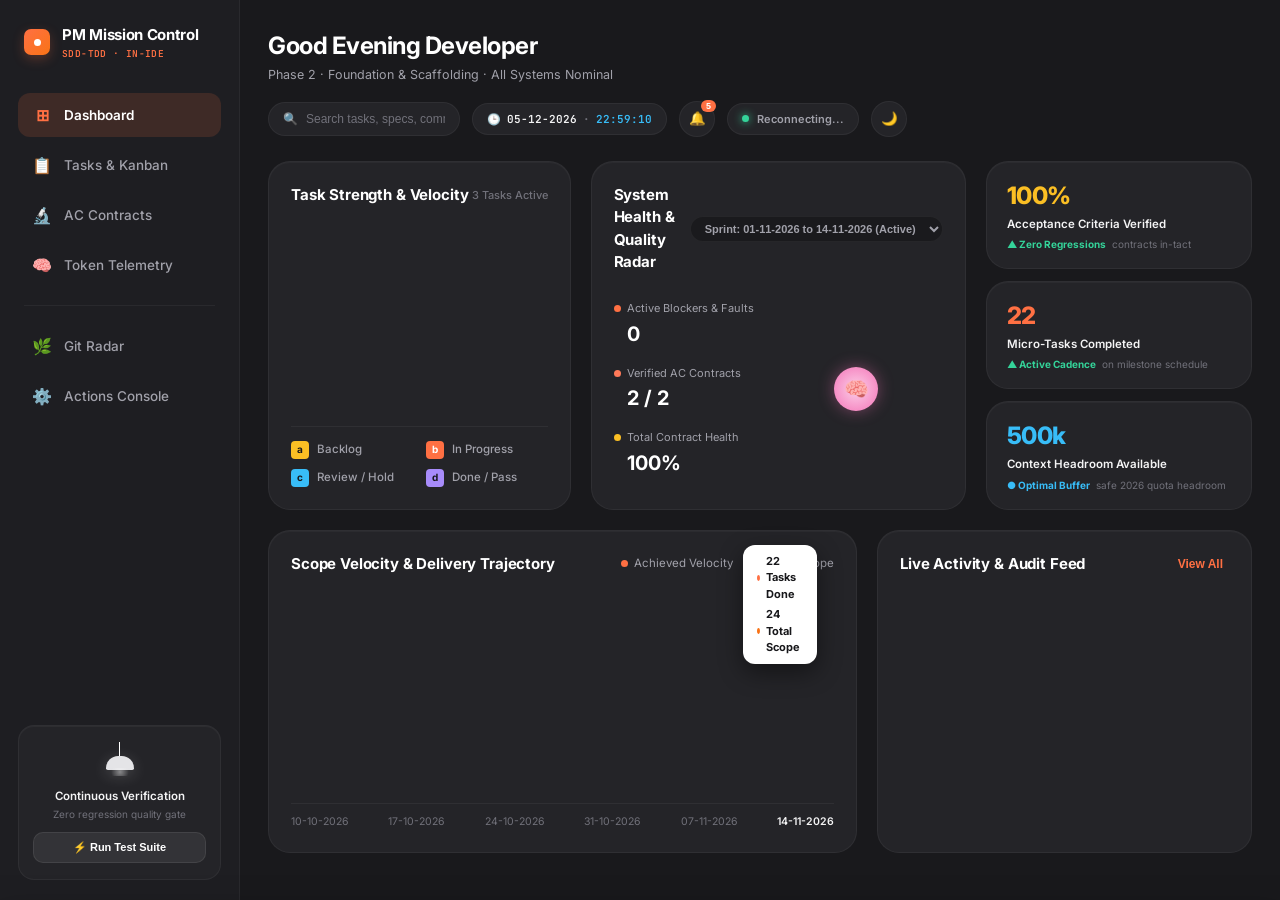
==== commit 7a8d3020: "style(dashboard): upgrade AC contracts Run Test Suite button with Linear-inspired glow, pulse dot, a" ====
--- a/SDD-TDD-Chandan-Adhikary/Spec-Driven-Development/Project-Manager-Dashboard/index.html
+++ b/SDD-TDD-Chandan-Adhikary/Spec-Driven-Development/Project-Manager-Dashboard/index.html
@@ -372,7 +372,12 @@
             <p class="view-section-sub">Formal Given/When/Then contracts verified against test suite assertions</p>
           </div>
           <div class="actions-group">
-            <button id="btn-run-tests-specs" class="primary-btn">🧪 Run Test Suite</button>
+            <button id="btn-run-tests-specs" class="primary-btn">
+              <span class="btn-pulse-dot"></span>
+              <span class="btn-icon">🧪</span>
+              <span>Run AC Test Suite</span>
+              <span class="btn-kbd">R</span>
+            </button>
           </div>
         </div>
 
--- a/SDD-TDD-Chandan-Adhikary/Spec-Driven-Development/Project-Manager-Dashboard/assets/dashboard.css
+++ b/SDD-TDD-Chandan-Adhikary/Spec-Driven-Development/Project-Manager-Dashboard/assets/dashboard.css
@@ -1152,6 +1152,81 @@
   outline: none;
 }
 
+/* Primary Action Button (AC Contracts Run Test Suite) */
+.primary-btn,
+#btn-run-tests-specs {
+  display: inline-flex;
+  align-items: center;
+  justify-content: center;
+  gap: 8px;
+  background: linear-gradient(135deg, rgba(52, 211, 153, 0.16) 0%, rgba(56, 189, 248, 0.12) 100%);
+  color: #ffffff;
+  border: 1px solid rgba(52, 211, 153, 0.45);
+  border-radius: 10px;
+  padding: 8px 16px;
+  font-family: var(--font-sans);
+  font-size: 12.5px;
+  font-weight: 600;
+  letter-spacing: -0.01em;
+  cursor: pointer;
+  position: relative;
+  overflow: hidden;
+  box-shadow: 0 2px 10px rgba(0, 0, 0, 0.35), inset 0 1px 0 rgba(255, 255, 255, 0.12);
+  transition: all 0.22s cubic-bezier(0.16, 1, 0.3, 1);
+  user-select: none;
+}
+
+.primary-btn:hover,
+#btn-run-tests-specs:hover {
+  background: linear-gradient(135deg, rgba(52, 211, 153, 0.3) 0%, rgba(56, 189, 248, 0.24) 100%);
+  border-color: rgba(52, 211, 153, 0.85);
+  box-shadow: 0 4px 20px rgba(52, 211, 153, 0.32), 0 0 0 1px rgba(52, 211, 153, 0.25);
+  transform: translateY(-1.5px);
+  color: #ffffff;
+}
+
+.primary-btn:active,
+#btn-run-tests-specs:active {
+  transform: translateY(0.5px) scale(0.98);
+  box-shadow: 0 2px 6px rgba(52, 211, 153, 0.25);
+}
+
+.primary-btn .btn-pulse-dot {
+  width: 7px;
+  height: 7px;
+  border-radius: 50%;
+  background: var(--mint-accent);
+  box-shadow: 0 0 8px var(--mint-accent);
+  animation: pulse-glow 2s infinite ease-in-out;
+}
+
+.primary-btn .btn-kbd {
+  display: inline-flex;
+  align-items: center;
+  justify-content: center;
+  font-family: var(--font-mono);
+  font-size: 10px;
+  font-weight: 700;
+  background: rgba(0, 0, 0, 0.35);
+  border: 1px solid rgba(255, 255, 255, 0.15);
+  border-radius: 5px;
+  padding: 1px 5px;
+  margin-left: 4px;
+  color: var(--text-muted);
+}
+
+@keyframes pulse-glow {
+  0%, 100% {
+    transform: scale(1);
+    opacity: 0.85;
+  }
+  50% {
+    transform: scale(1.35);
+    opacity: 1;
+    box-shadow: 0 0 14px var(--mint-accent);
+  }
+}
+
 /* Action Console & Command Center */
 .actions-bento-grid {
   display: grid;
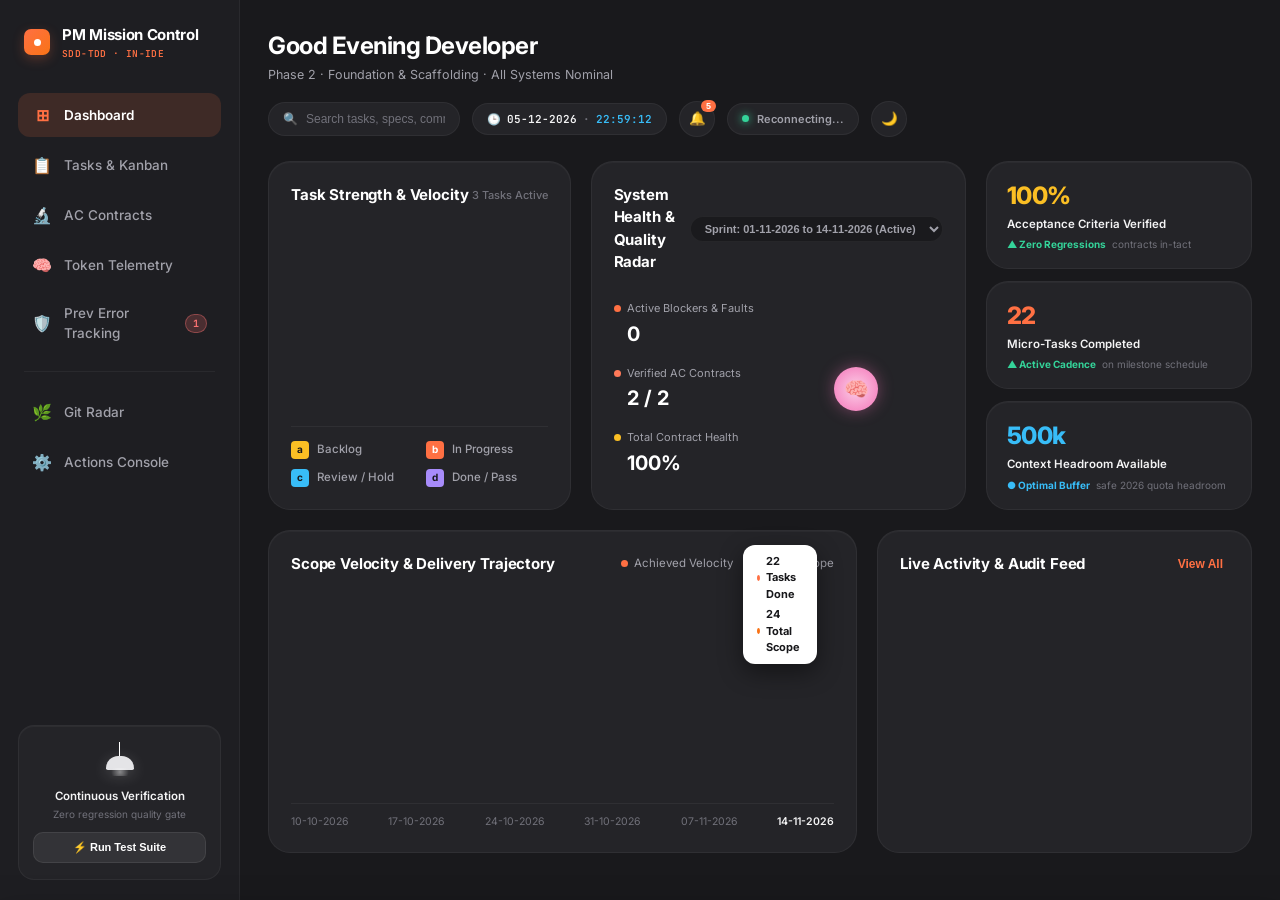
==== commit 56c271a2: "feat(dashboard): add full functional Prev Error Tracking nav bar, defect matrix table, and docs/erro" ====
--- a/SDD-TDD-Chandan-Adhikary/Spec-Driven-Development/Project-Manager-Dashboard/index.html
+++ b/SDD-TDD-Chandan-Adhikary/Spec-Driven-Development/Project-Manager-Dashboard/index.html
@@ -54,6 +54,11 @@
             <span class="nav-icon">🧠</span>
             <span class="nav-label">Token Telemetry</span>
           </a>
+          <a href="#errors" class="nav-item" data-view="errors" id="nav-errors">
+            <span class="nav-icon">🛡️</span>
+            <span class="nav-label">Prev Error Tracking</span>
+            <span id="nav-error-badge" class="nav-badge red">1</span>
+          </a>
 
           <div class="nav-divider"></div>
 
@@ -555,6 +560,99 @@
         </div>
       </section>
 
+      <!-- VIEW 7: PREVENTIVE ERROR TRACKING & DEFECT COMMAND CENTER -->
+      <section id="view-errors" class="dashboard-view-panel">
+        <div class="view-header-bar">
+          <div>
+            <h2 class="view-section-title">Defect & Preventive Error Tracking</h2>
+            <p class="view-section-sub">Systematic triage, root cause isolation, regression tests, and living error history</p>
+          </div>
+          <div class="actions-group">
+            <button id="btn-open-error-modal" class="primary-btn">
+              <span class="btn-pulse-dot"></span>
+              <span>➕ Log New Defect</span>
+            </button>
+          </div>
+        </div>
+
+        <!-- 4-Card Bento Stat Grid -->
+        <div class="error-bento-grid">
+          <div class="teamify-card stat-box">
+            <div class="stat-card-header">
+              <span class="card-tag">ACTIVE BLOCKERS</span>
+              <span id="stat-error-active-pill" class="status-pill RED">0 P0/P1</span>
+            </div>
+            <div class="stat-big-num red" id="stat-error-active">0</div>
+            <span class="card-tag-sub">Critical / high priority defects requiring triage</span>
+          </div>
+
+          <div class="teamify-card stat-box">
+            <div class="stat-card-header">
+              <span class="card-tag">TOTAL LOGGED</span>
+              <span class="card-icon-pill">📋</span>
+            </div>
+            <div class="stat-big-num" id="stat-error-total">0</div>
+            <span class="card-tag-sub">All-time defect volume in docs/error-tracker.md</span>
+          </div>
+
+          <div class="teamify-card stat-box">
+            <div class="stat-card-header">
+              <span class="card-tag">RESOLVED & GUARDED</span>
+              <span class="status-pill GREEN">Guarded</span>
+            </div>
+            <div class="stat-big-num green" id="stat-error-resolved">0</div>
+            <span class="card-tag-sub">Defects patched with verified regression tests</span>
+          </div>
+
+          <div class="teamify-card stat-box">
+            <div class="stat-card-header">
+              <span class="card-tag">RESOLUTION RATE</span>
+              <span class="card-icon-pill">📈</span>
+            </div>
+            <div class="stat-big-num cyan" id="stat-error-rate">100%</div>
+            <span class="card-tag-sub">Quality health & defect remediation SLA</span>
+          </div>
+        </div>
+
+        <!-- Filter & Control Toolbar -->
+        <div class="error-toolbar-card teamify-card">
+          <div class="error-filter-tabs">
+            <button class="filter-tab active" data-error-filter="all">All Defects</button>
+            <button class="filter-tab" data-error-filter="active">🚨 Active Only</button>
+            <button class="filter-tab" data-error-filter="p0p1">🔥 P0 / P1 Blockers</button>
+            <button class="filter-tab" data-error-filter="resolved">✅ Resolved</button>
+          </div>
+          <div class="error-search-box">
+            <span class="search-icon">🔍</span>
+            <input type="text" id="error-filter-input" placeholder="Filter by ID, file path, AC or root cause..." />
+          </div>
+        </div>
+
+        <!-- Defect Matrix Table Card -->
+        <div class="teamify-card error-table-card">
+          <div class="error-table-responsive">
+            <table class="error-matrix-table">
+              <thead>
+                <tr>
+                  <th>Defect ID</th>
+                  <th>Severity & SLA</th>
+                  <th>Date (DD-MM-YYYY)</th>
+                  <th>Summary</th>
+                  <th>Impacted Path</th>
+                  <th>Violated AC</th>
+                  <th>Root Cause & Trigger</th>
+                  <th>Regression Test</th>
+                  <th>Status</th>
+                </tr>
+              </thead>
+              <tbody id="error-table-body">
+                <!-- Dynamically populated via dashboard.js -->
+              </tbody>
+            </table>
+          </div>
+        </div>
+      </section>
+
       <!-- VIEW 6: ACTION CONSOLE & EXECUTIVE COMMAND CENTER -->
       <section id="view-actions" class="dashboard-view-panel">
         <div class="view-header-bar">
@@ -695,6 +793,125 @@
       </div>
     </div>
 
+    <!-- RADIX-STYLE SHEET DIALOG FOR DEFECT DETAIL & DIAGNOSTICS -->
+    <div id="error-detail-modal" class="shadcn-sheet-backdrop">
+      <div class="shadcn-modal-dialog">
+        <div class="shadcn-modal-header">
+          <div>
+            <div style="display:flex;align-items:center;gap:8px">
+              <span id="modal-err-id" class="modal-ac-code">ERR-001</span>
+              <span id="modal-err-sev" class="sev-pill P1">P1</span>
+              <span id="modal-err-status" class="status-pill RED">ACTIVE</span>
+            </div>
+            <div id="modal-err-summary" class="shadcn-modal-title">Defect Summary</div>
+            <div id="modal-err-path" class="shadcn-modal-desc path-mono">assets/dashboard.css</div>
+          </div>
+          <button id="modal-err-close" class="shadcn-close-btn">✕ Esc</button>
+        </div>
+
+        <div class="modal-section-label">Defect Telemetry & Metadata</div>
+        <div class="shadcn-scenario-box">
+          <div class="shadcn-scenario-row">
+            <b>DATE LOGGED</b>
+            <span id="modal-err-date">16-11-2026</span>
+          </div>
+          <div class="shadcn-scenario-row">
+            <b>SLA TARGET</b>
+            <span id="modal-err-sla" class="sky">Immediate (< 2h)</span>
+          </div>
+          <div class="shadcn-scenario-row">
+            <b>VIOLATED AC</b>
+            <span id="modal-err-ac" class="cyan">AC-FEAT001-02</span>
+          </div>
+          <div class="shadcn-scenario-row">
+            <b>REGRESSION TEST</b>
+            <span id="modal-err-test" class="loc">tests/unit/student-enrollment.test.ts</span>
+          </div>
+          <div class="shadcn-scenario-row">
+            <b>FIX REFERENCE</b>
+            <span id="modal-err-fix" class="gold">commit a1b2c3d</span>
+          </div>
+        </div>
+
+        <div class="modal-section-label">Root Cause Analysis & Trigger</div>
+        <div class="shadcn-scenario-box">
+          <div class="shadcn-scenario-row" style="flex-direction:column;align-items:flex-start;gap:6px">
+            <span id="modal-err-rootcause" style="line-height:1.6;color:var(--text-main)">Analysis details...</span>
+          </div>
+        </div>
+
+        <div class="modal-footer-actions">
+          <span class="footer-lbl">Toggle Resolution Status:</span>
+          <div class="shadcn-btn-group">
+            <button id="modal-err-btn-resolve" class="shadcn-btn shadcn-btn-green">🟢 Mark Resolved</button>
+            <button id="modal-err-btn-active" class="shadcn-btn shadcn-btn-red">🔴 Mark Active (Blocker)</button>
+          </div>
+        </div>
+      </div>
+    </div>
+
+    <!-- MODAL FOR LOGGING NEW DEFECT -->
+    <div id="new-error-modal" class="shadcn-sheet-backdrop">
+      <div class="shadcn-modal-dialog">
+        <div class="shadcn-modal-header">
+          <div>
+            <div class="shadcn-modal-title">🛡️ Log New Defect / Error</div>
+            <div class="shadcn-modal-desc">Appends a structured defect record directly to docs/error-tracker.md</div>
+          </div>
+          <button id="modal-new-err-close" class="shadcn-close-btn">✕ Esc</button>
+        </div>
+
+        <form id="form-log-defect" class="defect-entry-form">
+          <div class="form-field-group">
+            <label for="input-err-summary">Defect Summary / Error Description *</label>
+            <input type="text" id="input-err-summary" required placeholder="e.g. Unhandled promise rejection on rapid SSE client reconnect" />
+          </div>
+
+          <div class="form-row-2col">
+            <div class="form-field-group">
+              <label for="select-err-sev">Severity Level & SLA *</label>
+              <select id="select-err-sev" class="linear-task-select" style="width:100%;height:38px;padding:6px 10px;font-size:12.5px">
+                <option value="P0">P0 - Critical (Outage / Crash < 2h)</option>
+                <option value="P1" selected>P1 - High (Core Action Broken < 8h)</option>
+                <option value="P2">P2 - Medium (Minor Contract Flaw / 3d)</option>
+                <option value="P3">P3 - Low (Cosmetic Flaw / Polish)</option>
+              </select>
+            </div>
+            <div class="form-field-group">
+              <label for="input-err-path">Impacted File Path *</label>
+              <input type="text" id="input-err-path" required placeholder="e.g. Project-Manager-Dashboard/server.js" />
+            </div>
+          </div>
+
+          <div class="form-row-2col">
+            <div class="form-field-group">
+              <label for="input-err-ac">Violated AC Contract / Spec Gap</label>
+              <input type="text" id="input-err-ac" placeholder="e.g. AC-FEAT001-01" />
+            </div>
+            <div class="form-field-group">
+              <label for="input-err-test">Regression Test Location</label>
+              <input type="text" id="input-err-test" placeholder="e.g. tests/test_sse_stream.js" />
+            </div>
+          </div>
+
+          <div class="form-field-group">
+            <label for="input-err-rootcause">Root Cause Analysis / Trigger Conditions</label>
+            <textarea id="input-err-rootcause" rows="3" placeholder="Describe how to trigger the defect and suspected root cause..."></textarea>
+          </div>
+
+          <div class="form-field-group">
+            <label for="input-err-fix">Fix Reference / Plan (Optional)</label>
+            <input type="text" id="input-err-fix" placeholder="e.g. In Triage / Pending patch" />
+          </div>
+
+          <div class="modal-footer-actions" style="margin-top:16px">
+            <button type="button" id="btn-cancel-new-err" class="shadcn-btn shadcn-btn-outline">Cancel</button>
+            <button type="submit" id="btn-submit-new-err" class="primary-btn">➕ Submit & Persist to docs/error-tracker.md</button>
+          </div>
+        </form>
+      </div>
+    </div>
+
     <!-- NOTIFICATION TOAST CONTAINER -->
     <div id="toast-container" class="shadcn-toast-container"></div>
   </div>
--- a/SDD-TDD-Chandan-Adhikary/Spec-Driven-Development/Project-Manager-Dashboard/assets/dashboard.css
+++ b/SDD-TDD-Chandan-Adhikary/Spec-Driven-Development/Project-Manager-Dashboard/assets/dashboard.css
@@ -1911,4 +1911,256 @@
   .kpi-num {
     font-size: 32px;
   }
+}
+
+/* ==============================================================================
+   Preventive Error Tracking & Defect Command Center Styles
+   ============================================================================== */
+.error-bento-grid {
+  display: grid;
+  grid-template-columns: repeat(auto-fit, minmax(220px, 1fr));
+  gap: 16px;
+  width: 100%;
+  margin-bottom: 20px;
+}
+
+.error-toolbar-card {
+  display: flex;
+  align-items: center;
+  justify-content: space-between;
+  gap: 16px;
+  margin-bottom: 20px;
+  flex-wrap: wrap;
+  padding: 14px 20px;
+}
+
+.error-filter-tabs {
+  display: flex;
+  gap: 8px;
+  flex-wrap: wrap;
+}
+
+.error-search-box {
+  display: flex;
+  align-items: center;
+  gap: 8px;
+  background: var(--bg-input);
+  border: 1px solid var(--border-subtle);
+  border-radius: 8px;
+  padding: 6px 12px;
+  flex: 1;
+  max-width: 380px;
+}
+
+.error-search-box input {
+  background: transparent;
+  border: none;
+  outline: none;
+  color: var(--text-main);
+  font-family: var(--font-sans);
+  font-size: 12.5px;
+  width: 100%;
+}
+
+.error-table-card {
+  padding: 0;
+  overflow: hidden;
+}
+
+.error-table-responsive {
+  width: 100%;
+  overflow-x: auto;
+}
+
+.error-matrix-table {
+  width: 100%;
+  border-collapse: separate;
+  border-spacing: 0;
+  font-size: 12.5px;
+}
+
+.error-matrix-table th {
+  background: rgba(255, 255, 255, 0.02);
+  border-bottom: 1px solid var(--border-subtle);
+  color: var(--text-muted);
+  font-size: 11px;
+  font-weight: 700;
+  text-transform: uppercase;
+  letter-spacing: 0.05em;
+  padding: 14px 16px;
+  text-align: left;
+  white-space: nowrap;
+}
+
+.error-matrix-table td {
+  padding: 14px 16px;
+  border-bottom: 1px solid var(--border-subtle);
+  color: var(--text-main);
+  vertical-align: middle;
+}
+
+.error-matrix-table tbody tr.error-row {
+  cursor: pointer;
+  transition: background 0.18s ease;
+}
+
+.error-matrix-table tbody tr.error-row:hover {
+  background: var(--bg-card-hover);
+}
+
+.error-matrix-table tbody tr:last-child td {
+  border-bottom: none;
+}
+
+/* Severity Pills & Badges */
+.sev-pill {
+  display: inline-flex;
+  align-items: center;
+  gap: 4px;
+  padding: 3px 8px;
+  border-radius: 6px;
+  font-weight: 700;
+  font-size: 11px;
+  font-family: var(--font-mono);
+  letter-spacing: 0.03em;
+  white-space: nowrap;
+}
+
+.sev-pill.P0 {
+  background: rgba(248, 113, 113, 0.2);
+  color: #f87171;
+  border: 1px solid rgba(248, 113, 113, 0.45);
+  box-shadow: 0 0 10px rgba(248, 113, 113, 0.25);
+  animation: pulse-glow-red 2s infinite ease-in-out;
+}
+
+.sev-pill.P1 {
+  background: rgba(255, 112, 67, 0.2);
+  color: var(--coral-accent);
+  border: 1px solid rgba(255, 112, 67, 0.45);
+}
+
+.sev-pill.P2 {
+  background: rgba(251, 191, 36, 0.2);
+  color: var(--gold-accent);
+  border: 1px solid rgba(251, 191, 36, 0.45);
+}
+
+.sev-pill.P3 {
+  background: rgba(56, 189, 248, 0.2);
+  color: var(--cyan-accent);
+  border: 1px solid rgba(56, 189, 248, 0.45);
+}
+
+@keyframes pulse-glow-red {
+  0%, 100% {
+    box-shadow: 0 0 8px rgba(248, 113, 113, 0.2);
+  }
+  50% {
+    box-shadow: 0 0 16px rgba(248, 113, 113, 0.5);
+  }
+}
+
+.path-mono {
+  font-family: var(--font-mono);
+  font-size: 11px;
+  color: var(--text-muted);
+  background: rgba(255, 255, 255, 0.04);
+  padding: 2px 7px;
+  border-radius: 6px;
+  border: 1px solid var(--border-subtle);
+  display: inline-block;
+  max-width: 200px;
+  white-space: nowrap;
+  overflow: hidden;
+  text-overflow: ellipsis;
+  cursor: pointer;
+  transition: all 0.2s;
+}
+
+.path-mono:hover {
+  background: rgba(255, 255, 255, 0.08);
+  border-color: var(--border-highlight);
+  color: var(--text-main);
+}
+
+.ac-tag {
+  font-family: var(--font-mono);
+  font-size: 11px;
+  font-weight: 700;
+  color: var(--cyan-accent);
+  background: rgba(56, 189, 248, 0.08);
+  padding: 2px 6px;
+  border-radius: 5px;
+  border: 1px solid rgba(56, 189, 248, 0.25);
+}
+
+.date-mono {
+  font-family: var(--font-mono);
+  font-size: 11px;
+  color: var(--text-muted);
+  white-space: nowrap;
+}
+
+.nav-badge.red {
+  background: rgba(248, 113, 113, 0.2);
+  color: #f87171;
+  border: 1px solid rgba(248, 113, 113, 0.4);
+  padding: 1px 7px;
+  border-radius: 9999px;
+  font-size: 10px;
+  font-weight: 700;
+  font-family: var(--font-mono);
+  margin-left: auto;
+}
+
+/* Defect Form Styling */
+.defect-entry-form {
+  padding: 4px 0;
+}
+
+.form-field-group {
+  display: flex;
+  flex-direction: column;
+  gap: 6px;
+  margin-bottom: 14px;
+}
+
+.form-field-group label {
+  font-size: 11px;
+  font-weight: 700;
+  color: var(--text-muted);
+  text-transform: uppercase;
+  letter-spacing: 0.05em;
+}
+
+.form-field-group input,
+.form-field-group textarea {
+  background: var(--bg-input);
+  border: 1px solid var(--border-subtle);
+  color: var(--text-main);
+  font-family: var(--font-sans);
+  font-size: 12.5px;
+  padding: 9px 12px;
+  border-radius: 8px;
+  outline: none;
+  transition: border-color 0.2s, box-shadow 0.2s;
+}
+
+.form-field-group input:focus,
+.form-field-group textarea:focus {
+  border-color: var(--cyan-accent);
+  box-shadow: 0 0 0 2px rgba(56, 189, 248, 0.15);
+}
+
+.form-row-2col {
+  display: grid;
+  grid-template-columns: 1fr 1fr;
+  gap: 14px;
+}
+
+@media (max-width: 600px) {
+  .form-row-2col {
+    grid-template-columns: 1fr;
+  }
 }
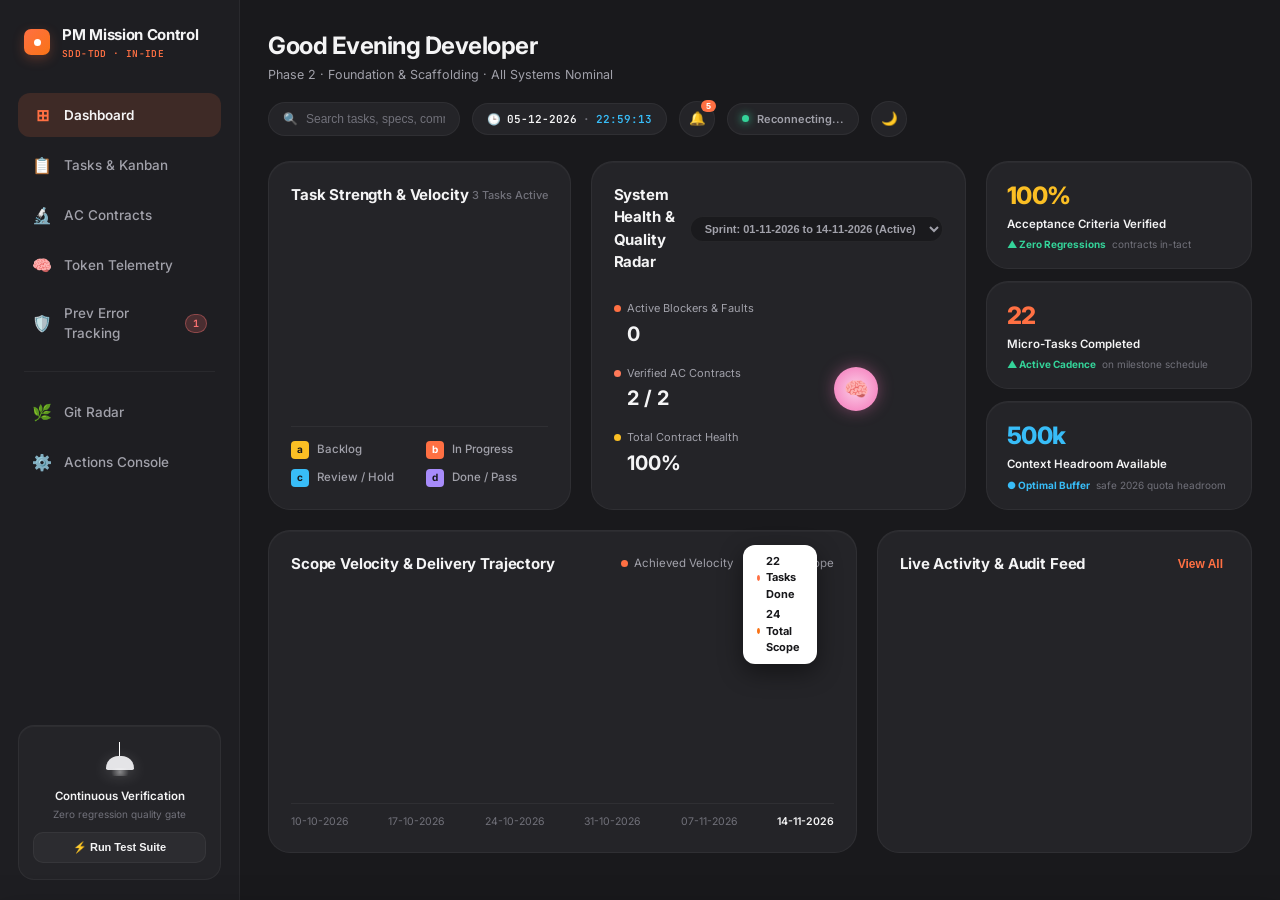
==== commit b3660247: "feat: generalize section 4 required features and implement dashboard light theme support" ====
--- a/SDD-TDD-Chandan-Adhikary/Spec-Driven-Development/Project-Manager-Dashboard/index.html
+++ b/SDD-TDD-Chandan-Adhikary/Spec-Driven-Development/Project-Manager-Dashboard/index.html
@@ -1,9 +1,19 @@
 <!DOCTYPE html>
-<html lang="en">
+<html lang="en" data-theme="dark">
 <head>
   <meta charset="UTF-8" />
   <meta name="viewport" content="width=device-width, initial-scale=1.0, maximum-scale=5.0" />
   <title>Project Manager Dashboard — Teamify Mission Control</title>
+  <script>
+    (function() {
+      try {
+        var t = localStorage.getItem('pm_dashboard_theme');
+        if (t === 'light') {
+          document.documentElement.setAttribute('data-theme', 'light');
+        }
+      } catch (e) {}
+    })();
+  </script>
   <link rel="stylesheet" href="assets/dashboard.css" />
   <link rel="preconnect" href="https://fonts.googleapis.com">
   <link rel="preconnect" href="https://fonts.gstatic.com" crossorigin>
--- a/SDD-TDD-Chandan-Adhikary/Spec-Driven-Development/Project-Manager-Dashboard/assets/dashboard.css
+++ b/SDD-TDD-Chandan-Adhikary/Spec-Driven-Development/Project-Manager-Dashboard/assets/dashboard.css
@@ -3,7 +3,9 @@
    Strict Implementation of the User-Provided Design Reference Pattern
    ============================================================================== */
 
-:root {
+:root,
+html[data-theme="dark"],
+body.theme-dark {
   /* Matte Slate & Charcoal Canvas Surface Hierarchy */
   --bg-canvas: #19191c;
   --bg-sidebar: #1e1e22;
@@ -49,6 +51,67 @@
   --radius-card: 22px;
   --radius-pill: 9999px;
   --radius-badge: 8px;
+
+  /* Chart & Surface Specifics */
+  --chart-grid: rgba(255, 255, 255, 0.05);
+  --chart-marker: rgba(255, 255, 255, 0.35);
+  --card-shadow: inset 0 1px 0 rgba(255, 255, 255, 0.03);
+  --card-hover-bg: rgba(255, 255, 255, 0.04);
+}
+
+html[data-theme="light"],
+body.theme-light {
+  /* Matte Slate & Crisp Light Surface Hierarchy (Shadcn Zinc Light & Apple Clean Slate) */
+  --bg-canvas: #f4f4f6;
+  --bg-sidebar: #ffffff;
+  --bg-card: #ffffff;
+  --bg-card-elevated: #f8f8fa;
+  --bg-card-hover: #f0f0f4;
+  --bg-input: #f4f4f7;
+
+  --border-subtle: rgba(0, 0, 0, 0.07);
+  --border-card: 1px solid rgba(0, 0, 0, 0.07);
+  --border-highlight: rgba(0, 0, 0, 0.14);
+
+  /* Teamify Distinct Semantic Color Accents (Optimized for High-Contrast Light Backgrounds) */
+  --coral-accent: #ea580c;
+  --coral-peach: #f97316;
+  --coral-glow: rgba(234, 88, 12, 0.16);
+
+  --cyan-accent: #0284c7;
+  --cyan-glow: rgba(2, 132, 199, 0.16);
+
+  --gold-accent: #d97706;
+  --gold-glow: rgba(217, 119, 6, 0.16);
+
+  --purple-accent: #7c3aed;
+  --purple-glow: rgba(124, 58, 237, 0.16);
+
+  --mint-accent: #059669;
+  --mint-glow: rgba(5, 150, 105, 0.16);
+
+  --crimson-red: #dc2626;
+  --crimson-glow: rgba(220, 38, 38, 0.16);
+
+  /* Typography Colors */
+  --text-main: #09090b;
+  --text-muted: #71717a;
+  --text-faint: #a1a1aa;
+
+  /* Typography Scales */
+  --font-sans: 'Inter', -apple-system, BlinkMacSystemFont, 'Segoe UI', Roboto, sans-serif;
+  --font-mono: 'JetBrains Mono', 'Fira Code', 'Consolas', monospace;
+
+  /* Smooth Pill Radii */
+  --radius-card: 22px;
+  --radius-pill: 9999px;
+  --radius-badge: 8px;
+
+  /* Chart & Surface Specifics */
+  --chart-grid: rgba(0, 0, 0, 0.06);
+  --chart-marker: rgba(0, 0, 0, 0.22);
+  --card-shadow: 0 4px 20px -2px rgba(0, 0, 0, 0.05), 0 2px 6px -1px rgba(0, 0, 0, 0.03);
+  --card-hover-bg: rgba(0, 0, 0, 0.04);
 }
 
 /* Base Reset & Fluid Typography */
@@ -180,7 +243,7 @@
   font-size: 15px;
   font-weight: 700;
   letter-spacing: -0.02em;
-  color: #ffffff;
+  color: var(--text-main);
 }
 
 .brand-track-badge {
@@ -215,11 +278,11 @@
 
 .nav-item:hover {
   color: var(--text-main);
-  background-color: rgba(255, 255, 255, 0.04);
+  background-color: var(--card-hover-bg);
 }
 
 .nav-item.active {
-  color: #ffffff;
+  color: var(--text-main);
   background-color: rgba(255, 112, 67, 0.14);
   font-weight: 600;
 }
@@ -307,9 +370,9 @@
   width: 100%;
   padding: 8px 12px;
   border-radius: 10px;
-  background: rgba(255, 255, 255, 0.07);
-  border: 1px solid rgba(255, 255, 255, 0.08);
-  color: #ffffff;
+  background: var(--card-hover-bg, rgba(255, 255, 255, 0.07));
+  border: 1px solid var(--border-subtle);
+  color: var(--text-main);
   font-size: 11px;
   font-weight: 600;
   cursor: pointer;
@@ -319,7 +382,7 @@
 .sidebar-action-btn:hover {
   background: rgba(255, 112, 67, 0.2);
   border-color: var(--coral-accent);
-  color: #ffffff;
+  color: var(--coral-accent);
 }
 
 /* ==============================================================================
@@ -350,7 +413,7 @@
   font-size: clamp(20px, 2vw, 24px);
   font-weight: 700;
   letter-spacing: -0.02em;
-  color: #ffffff;
+  color: var(--text-main);
 }
 
 .header-greeting-sub {
@@ -450,7 +513,7 @@
 
 .btn-icon:hover {
   background: var(--bg-card-hover);
-  color: #ffffff;
+  color: var(--text-main);
 }
 
 .notif-count-pill {
@@ -512,7 +575,7 @@
   border-radius: var(--radius-card);
   padding: 22px;
   position: relative;
-  box-shadow: inset 0 1px 0 rgba(255, 255, 255, 0.03);
+  box-shadow: var(--card-shadow);
   transition: transform 0.2s ease, box-shadow 0.2s ease;
 }
 
@@ -527,7 +590,7 @@
   font-size: 15px;
   font-weight: 700;
   letter-spacing: -0.01em;
-  color: #ffffff;
+  color: var(--text-main);
 }
 
 .card-tag-sub {
@@ -691,7 +754,7 @@
 .stat-big-num {
   font-size: 20px;
   font-weight: 700;
-  color: #ffffff;
+  color: var(--text-main);
   padding-left: 13px;
   font-family: var(--font-sans);
 }
@@ -988,7 +1051,7 @@
 .view-section-title {
   font-size: 18px;
   font-weight: 700;
-  color: #ffffff;
+  color: var(--text-main);
 }
 
 .view-section-sub {
@@ -1278,7 +1341,7 @@
 .action-card-title {
   font-size: 13.5px;
   font-weight: 700;
-  color: #ffffff;
+  color: var(--text-main);
 }
 
 .action-card-sub {
@@ -1650,7 +1713,7 @@
 .shadcn-modal-title {
   font-size: 16px;
   font-weight: 700;
-  color: #ffffff;
+  color: var(--text-main);
   margin-top: 4px;
 }
 
@@ -1783,9 +1846,9 @@
   border: 1px solid var(--border-highlight);
   border-radius: 12px;
   padding: 12px 18px;
-  color: #ffffff;
+  color: var(--text-main);
   font-size: 12px;
-  box-shadow: 0 10px 25px rgba(0, 0, 0, 0.5);
+  box-shadow: 0 10px 25px rgba(0, 0, 0, 0.25);
 }
 
 /* ==============================================================================
@@ -2163,4 +2226,115 @@
   .form-row-2col {
     grid-template-columns: 1fr;
   }
-}+}
+
+/* ==============================================================================
+   8. LIGHT MODE REFINEMENTS (Teamify Clean Slate / Shadcn Zinc Light)
+   100% Geometry, Radius, Spacing & Layout Preserved — Pure Surface & Contrast Tuning
+   ============================================================================== */
+html[data-theme="light"] .floating-delivery-card,
+body.theme-light .floating-delivery-card {
+  background: #ffffff;
+  border: 1px solid var(--border-subtle);
+  box-shadow: 0 10px 25px rgba(0, 0, 0, 0.1);
+}
+
+html[data-theme="light"] .bento-task-card,
+body.theme-light .bento-task-card {
+  background: var(--bg-card);
+  border: 1px solid var(--border-subtle);
+  box-shadow: 0 2px 6px rgba(0, 0, 0, 0.03);
+}
+
+html[data-theme="light"] .bento-task-card:hover,
+body.theme-light .bento-task-card:hover {
+  background: var(--bg-card-hover);
+  border-color: var(--border-highlight);
+}
+
+html[data-theme="light"] .col-count,
+html[data-theme="light"] .wip-limit-pill,
+body.theme-light .col-count,
+body.theme-light .wip-limit-pill {
+  background: rgba(0, 0, 0, 0.06);
+  color: var(--text-muted);
+}
+
+html[data-theme="light"] .status-pill.PENDING,
+body.theme-light .status-pill.PENDING {
+  background: rgba(0, 0, 0, 0.06);
+  color: var(--text-muted);
+}
+
+html[data-theme="light"] .token-capacity-track,
+body.theme-light .token-capacity-track {
+  background: rgba(0, 0, 0, 0.06);
+}
+
+html[data-theme="light"] .subtasks-bar-track,
+body.theme-light .subtasks-bar-track {
+  background: rgba(0, 0, 0, 0.06);
+}
+
+html[data-theme="light"] .error-matrix-table th,
+body.theme-light .error-matrix-table th {
+  background: rgba(0, 0, 0, 0.03);
+}
+
+html[data-theme="light"] .path-mono,
+body.theme-light .path-mono {
+  background: rgba(0, 0, 0, 0.04);
+}
+
+html[data-theme="light"] .path-mono:hover,
+body.theme-light .path-mono:hover {
+  background: rgba(0, 0, 0, 0.08);
+}
+
+html[data-theme="light"] .sidebar-action-btn,
+body.theme-light .sidebar-action-btn {
+  background: rgba(0, 0, 0, 0.05);
+  border: 1px solid rgba(0, 0, 0, 0.08);
+}
+
+html[data-theme="light"] .lamp-cord,
+body.theme-light .lamp-cord {
+  background: #a1a1aa;
+}
+
+html[data-theme="light"] .lamp-shade,
+body.theme-light .lamp-shade {
+  background: #d4d4d8;
+  box-shadow: 0 4px 12px rgba(0, 0, 0, 0.1);
+}
+
+html[data-theme="light"] .shadcn-scenario-box,
+body.theme-light .shadcn-scenario-box {
+  background: rgba(0, 0, 0, 0.04);
+  border: 1px solid var(--border-subtle);
+}
+
+html[data-theme="light"] .test-traceability-row,
+body.theme-light .test-traceability-row {
+  background: rgba(0, 0, 0, 0.04);
+  border: 1px solid var(--border-subtle);
+}
+
+html[data-theme="light"] .action-terminal-body,
+body.theme-light .action-terminal-body {
+  background: #18181b;
+  color: #38bdf8;
+  border: 1px solid rgba(0, 0, 0, 0.15);
+}
+
+html[data-theme="light"] .test-drawer,
+body.theme-light .test-drawer {
+  background: #18181b;
+}
+
+html[data-theme="light"] .view-tab-btn:hover:not(.active),
+html[data-theme="light"] .filter-tab:hover:not(.active),
+body.theme-light .view-tab-btn:hover:not(.active),
+body.theme-light .filter-tab:hover:not(.active) {
+  background: rgba(0, 0, 0, 0.05);
+}
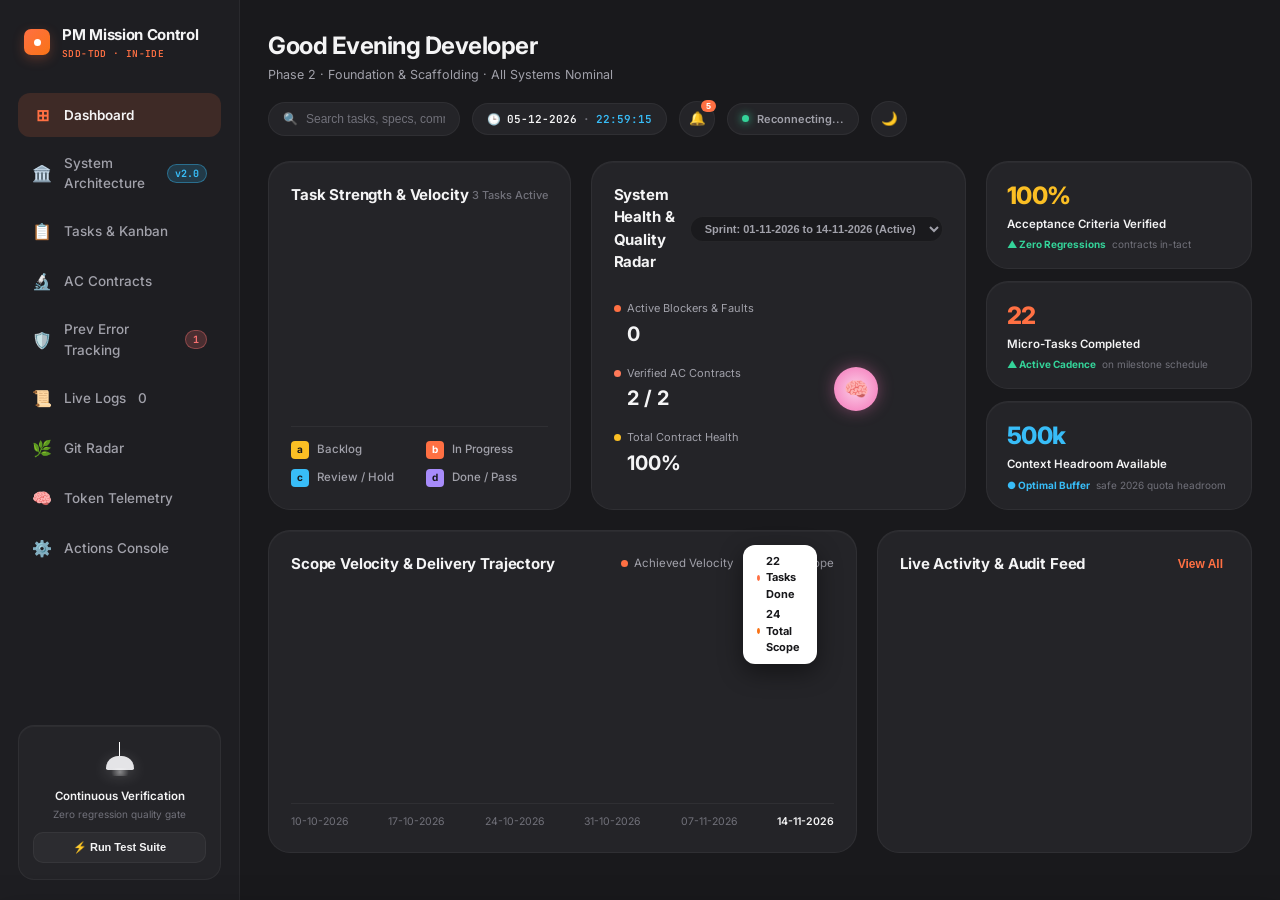
==== commit bd664bea: "feat: optimize dashboard navbar sequence and add system architecture overview feature - Unified side" ====
--- a/SDD-TDD-Chandan-Adhikary/Spec-Driven-Development/Project-Manager-Dashboard/index.html
+++ b/SDD-TDD-Chandan-Adhikary/Spec-Driven-Development/Project-Manager-Dashboard/index.html
@@ -52,6 +52,11 @@
             <span class="nav-icon">⊞</span>
             <span class="nav-label">Dashboard</span>
           </a>
+          <a href="#architecture" class="nav-item" data-view="architecture" id="nav-architecture">
+            <span class="nav-icon">🏛️</span>
+            <span class="nav-label">System Architecture</span>
+            <span id="nav-arch-badge" class="nav-badge blue">v2.0</span>
+          </a>
           <a href="#tasks" class="nav-item" data-view="tasks" id="nav-tasks">
             <span class="nav-icon">📋</span>
             <span class="nav-label">Tasks & Kanban</span>
@@ -60,21 +65,23 @@
             <span class="nav-icon">🔬</span>
             <span class="nav-label">AC Contracts</span>
           </a>
-          <a href="#tokens" class="nav-item" data-view="tokens" id="nav-tokens">
-            <span class="nav-icon">🧠</span>
-            <span class="nav-label">Token Telemetry</span>
-          </a>
           <a href="#errors" class="nav-item" data-view="errors" id="nav-errors">
             <span class="nav-icon">🛡️</span>
             <span class="nav-label">Prev Error Tracking</span>
             <span id="nav-error-badge" class="nav-badge red">1</span>
           </a>
-
-          <div class="nav-divider"></div>
-
+          <a href="#logs" class="nav-item" data-view="logs" id="nav-logs">
+            <span class="nav-icon">📜</span>
+            <span class="nav-label">Live Logs</span>
+            <span id="nav-log-badge" class="nav-badge cyan">0</span>
+          </a>
           <a href="#git" class="nav-item" data-view="git" id="nav-git">
             <span class="nav-icon">🌿</span>
             <span class="nav-label">Git Radar</span>
+          </a>
+          <a href="#tokens" class="nav-item" data-view="tokens" id="nav-tokens">
+            <span class="nav-icon">🧠</span>
+            <span class="nav-label">Token Telemetry</span>
           </a>
           <a href="#actions" class="nav-item" data-view="actions" id="nav-actions">
             <span class="nav-icon">⚙️</span>
@@ -318,7 +325,162 @@
         </div>
       </section>
 
-      <!-- VIEW 2: GRANULAR TASK & KANBAN COMMAND CENTER -->
+      <!-- VIEW 2: SYSTEM ARCHITECTURE & BOUNDARY BLUEPRINT -->
+      <section id="view-architecture" class="dashboard-view-panel">
+        <div class="view-header-bar">
+          <div>
+            <div style="display:flex;align-items:center;gap:10px;margin-bottom:4px">
+              <h2 class="view-section-title">System Architecture & Boundary Blueprint</h2>
+              <span id="arch-version-badge" class="badge-pill optimal">v2.0.0 · Production Baseline</span>
+            </div>
+            <p class="view-section-sub">End-to-end multi-tier topology, Clean Architecture boundaries, idempotency pipelines & resilience contracts</p>
+          </div>
+          <div class="actions-group">
+            <button id="btn-view-arch-spec" class="logs-btn" title="View canonical markdown specification">
+              <span>📄</span>
+              <span>View Full Spec</span>
+            </button>
+            <button id="btn-refresh-arch" class="primary-btn" title="Re-sync architecture model from disk">
+              <span class="btn-pulse-dot"></span>
+              <span class="btn-icon">🔄</span>
+              <span>Sync Architecture</span>
+            </button>
+          </div>
+        </div>
+
+        <!-- 4-Card Bento Architecture KPI Stack -->
+        <div class="error-bento-grid arch-bento-metrics">
+          <div class="teamify-card stat-box">
+            <div class="stat-card-header">
+              <span class="card-tag">INGRESS & PERIMETER</span>
+              <span class="status-pill GREEN">Active</span>
+            </div>
+            <div class="stat-big-num cyan" style="font-size:20px" id="arch-stat-ingress">Cloudflare WAF</div>
+            <span class="card-tag-sub">Anycast DNS · TLS 1.3 · Rate Limiting</span>
+          </div>
+
+          <div class="teamify-card stat-box">
+            <div class="stat-card-header">
+              <span class="card-tag">APPLICATION COMPUTE</span>
+              <span class="status-pill GREEN">Clean Arch</span>
+            </div>
+            <div class="stat-big-num purple" style="font-size:20px" id="arch-stat-compute">4 Clean Layers</div>
+            <span class="card-tag-sub">Inward Dependency Rule · Stateless Pods</span>
+          </div>
+
+          <div class="teamify-card stat-box">
+            <div class="stat-card-header">
+              <span class="card-tag">PERSISTENCE & CACHE</span>
+              <span class="status-pill GREEN">Dual-Tier</span>
+            </div>
+            <div class="stat-big-num gold" style="font-size:20px" id="arch-stat-storage">PostgreSQL + Redis</div>
+            <span class="card-tag-sub">ACID Primary + L2 Cache-Aside (LRU)</span>
+          </div>
+
+          <div class="teamify-card stat-box">
+            <div class="stat-card-header">
+              <span class="card-tag">RESILIENCE & FAULT</span>
+              <span class="status-pill GREEN">Guarded</span>
+            </div>
+            <div class="stat-big-num coral" style="font-size:20px" id="arch-stat-resilience">Circuit Breakers</div>
+            <span class="card-tag-sub">Outbox Pattern · DLQ · Fail-Fast Fallback</span>
+          </div>
+        </div>
+
+        <!-- Tier 1: Interactive High-Level Design (HLD) Visual Topology Card -->
+        <div class="teamify-card arch-card" style="margin-top:20px">
+          <div class="card-header-clean">
+            <div>
+              <span class="card-title-bold">🗺️ High-Level Design (HLD) Topology</span>
+              <span class="card-tag-sub" style="display:block;margin-top:2px">Interactive end-to-end data flow: Client Ingress → Edge Perimeter → API Gateway → Core App → Persistence & Messaging</span>
+            </div>
+            <div class="arch-filter-tabs" id="arch-tier-filter-tabs">
+              <button class="filter-tab active" data-tier="all">All Tiers</button>
+              <button class="filter-tab" data-tier="ingress">Client Ingress</button>
+              <button class="filter-tab" data-tier="edge">Edge & Security</button>
+              <button class="filter-tab" data-tier="gateway">Gateway</button>
+              <button class="filter-tab" data-tier="app">Core App</button>
+              <button class="filter-tab" data-tier="data">Persistence</button>
+            </div>
+          </div>
+
+          <div class="arch-topology-wrapper">
+            <div class="arch-hld-canvas-box" id="arch-hld-container">
+              <!-- Dynamically populated via dashboard.js renderArchitecture() -->
+            </div>
+          </div>
+        </div>
+
+        <!-- Tier 2: 2x2 Bento Deep-Dive Grid -->
+        <div class="arch-deep-dive-grid" style="margin-top:20px">
+          <!-- CARD 1: Clean Architecture (LLD) - 4 Concentric Layers -->
+          <div class="teamify-card arch-card">
+            <div class="card-header-clean">
+              <div>
+                <span class="card-title-bold">📦 Clean Architecture (LLD) Layers</span>
+                <span class="card-tag-sub" style="display:block;margin-top:2px">Strict Dependency Inversion: Inner layers never depend on outer layers</span>
+              </div>
+              <span class="badge-pill optimal">4 Strict Tiers</span>
+            </div>
+            <div class="arch-clean-layers-stack" id="arch-clean-layers-list">
+              <!-- Dynamically populated via dashboard.js -->
+            </div>
+            <div class="arch-patterns-footer">
+              <span class="arch-pattern-tag">🏛️ Repository Pattern</span>
+              <span class="arch-pattern-tag">🔌 Dependency Injection</span>
+              <span class="arch-pattern-tag">⚡ Unit of Work</span>
+              <span class="arch-pattern-tag">🎯 Strategy Pattern</span>
+            </div>
+          </div>
+
+          <!-- CARD 2: Data Consistency & Idempotency Pipeline -->
+          <div class="teamify-card arch-card">
+            <div class="card-header-clean">
+              <div>
+                <span class="card-title-bold">🔄 Data Consistency & Idempotency Pipeline</span>
+                <span class="card-tag-sub" style="display:block;margin-top:2px">Sequence flow: Redis Lock → Primary DB ACID → Outbox Dispatch</span>
+              </div>
+              <span class="badge-pill optimal">Zero Duplicate Execution</span>
+            </div>
+            <div class="arch-pipeline-timeline" id="arch-consistency-timeline">
+              <!-- Dynamically populated via dashboard.js -->
+            </div>
+          </div>
+
+          <!-- CARD 3: Multi-Layer Caching Architecture -->
+          <div class="teamify-card arch-card">
+            <div class="card-header-clean">
+              <div>
+                <span class="card-title-bold">⚡ Multi-Layer Caching Strategy</span>
+                <span class="card-tag-sub" style="display:block;margin-top:2px">Tiered caching with strict TTL & Cache-Aside invalidation</span>
+              </div>
+              <span class="badge-pill optimal">L1 / L2 / L3</span>
+            </div>
+            <div class="arch-caching-list" id="arch-caching-list">
+              <!-- Dynamically populated via dashboard.js -->
+            </div>
+          </div>
+
+          <!-- CARD 4: Fault Tolerance & Circuit Breaker State Machine -->
+          <div class="teamify-card arch-card">
+            <div class="card-header-clean">
+              <div>
+                <span class="card-title-bold">🛡️ Fault Tolerance & Circuit Breaker</span>
+                <span class="card-tag-sub" style="display:block;margin-top:2px">3-State machine: CLOSED → OPEN → HALF-OPEN</span>
+              </div>
+              <span class="badge-pill optimal">Fail-Safe</span>
+            </div>
+            <div class="arch-breaker-states" id="arch-breaker-states">
+              <!-- Dynamically populated via dashboard.js -->
+            </div>
+            <div class="arch-guards-footer" id="arch-guards-list">
+              <!-- Dynamically populated via dashboard.js -->
+            </div>
+          </div>
+        </div>
+      </section>
+
+      <!-- VIEW 3: GRANULAR TASK & KANBAN COMMAND CENTER -->
       <section id="view-tasks" class="dashboard-view-panel">
         <div class="view-header-bar">
           <div>
@@ -741,6 +903,124 @@
           <pre id="action-terminal-body" class="action-terminal-body">Select any command above to trigger pipeline actions in real-time.</pre>
         </div>
       </section>
+
+      <!-- VIEW 7: LIVE DEVELOPMENT LOGS EXPLORER (logs/ DIRECTORY) -->
+      <section id="view-logs" class="dashboard-view-panel">
+        <div class="view-header-bar">
+          <div>
+            <h2 class="view-section-title">Live Development Logs Explorer</h2>
+            <p class="view-section-sub">Real-time inspection, tailing, keyword filtering, and stream monitoring for development logs inside <code>logs/</code></p>
+          </div>
+          <div class="view-header-actions">
+            <span id="logs-stream-status-pill" class="badge-pill optimal">● Live Stream Active</span>
+          </div>
+        </div>
+
+        <!-- 4-Card Bento Stat Grid (Matched with Dashboard Bento Pattern) -->
+        <div class="logs-bento-grid">
+          <!-- Card 1: Active Log Files -->
+          <div class="teamify-card stat-box">
+            <div class="stat-card-header">
+              <span class="card-tag">ACTIVE LOG FILES</span>
+              <span class="card-icon-pill">📜</span>
+            </div>
+            <div class="stat-big-num cyan" id="stat-log-files">0</div>
+            <span class="card-tag-sub">Files detected in <code style="font-size:11px">logs/</code> directory</span>
+          </div>
+
+          <!-- Card 2: Total Aggregated Size & Lines -->
+          <div class="teamify-card stat-box">
+            <div class="stat-card-header">
+              <span class="card-tag">AGGREGATED SIZE &amp; LINES</span>
+              <span class="card-icon-pill">💾</span>
+            </div>
+            <div class="stat-big-num" id="stat-log-size">0 B</div>
+            <span class="card-tag-sub" id="stat-log-lines">0 lines tracked across files</span>
+          </div>
+
+          <!-- Card 3: Error & Warn Stream Alerts -->
+          <div class="teamify-card stat-box">
+            <div class="stat-card-header">
+              <span class="card-tag">STREAM ERROR ALERTS</span>
+              <span class="card-icon-pill">🚨</span>
+            </div>
+            <div class="stat-big-num red" id="stat-log-errors">0</div>
+            <span class="card-tag-sub" id="stat-log-errors-sub">0 errors · 0 warnings</span>
+          </div>
+
+          <!-- Card 4: Last Log Activity -->
+          <div class="teamify-card stat-box">
+            <div class="stat-card-header">
+              <span class="card-tag">LAST LOG ACTIVITY</span>
+              <span class="card-icon-pill">🕒</span>
+            </div>
+            <div class="stat-big-num purple" style="font-size:20px" id="stat-log-activity">-</div>
+            <span class="card-tag-sub" id="stat-log-file-active">Active: dev.log</span>
+          </div>
+        </div>
+
+        <!-- Log File Selector & Controls Toolbar -->
+        <div class="teamify-card logs-toolbar-card">
+          <!-- Top Row: Stream Target Selection -->
+          <div class="logs-toolbar-section">
+            <div class="logs-section-header">
+              <span class="card-tag">LOG STREAM TARGET</span>
+              <span class="card-tag-sub">Select log file to inspect and monitor in real-time</span>
+            </div>
+            <div id="logs-file-pills" class="logs-file-pills">
+              <!-- Dynamically populated via dashboard.js -->
+            </div>
+          </div>
+
+          <!-- Bottom Row: Real-time Controls & Action Buttons -->
+          <div class="logs-controls-bar">
+            <div class="logs-controls-left">
+              <div class="logs-control-item">
+                <span class="logs-control-label">Tail:</span>
+                <select id="log-tail-select" class="clean-select logs-select" aria-label="Tail lines count">
+                  <option value="50">50 lines</option>
+                  <option value="100" selected>100 lines</option>
+                  <option value="250">250 lines</option>
+                  <option value="500">500 lines</option>
+                  <option value="0">All lines</option>
+                </select>
+              </div>
+
+              <div class="logs-search-box">
+                <span class="search-icon">🔍</span>
+                <input type="text" id="log-search-input" placeholder="Filter by keyword (e.g. ERROR, PASS)..." aria-label="Filter log lines" />
+              </div>
+
+              <label class="logs-autoscroll-toggle" title="Automatically scroll to bottom on new log events">
+                <input type="checkbox" id="log-autoscroll-toggle" checked />
+                <span>Auto-Scroll</span>
+              </label>
+            </div>
+
+            <div class="logs-controls-right">
+              <button id="btn-refresh-log" class="logs-btn" title="Refresh log content from disk">🔄 Refresh</button>
+              <button id="btn-copy-log" class="logs-btn" title="Copy visible lines to clipboard">📋 Copy</button>
+              <button id="btn-download-log" class="logs-btn" title="Download log file">⬇️ Save</button>
+              <button id="btn-clear-log" class="logs-btn danger" title="Clear / truncate active log file">🧹 Clear Log</button>
+            </div>
+          </div>
+        </div>
+
+        <!-- Terminal Log Viewer Card (Matched with Action Terminal Card Pattern) -->
+        <div class="teamify-card logs-terminal-card">
+          <div class="card-header-clean logs-terminal-header">
+            <div style="display:flex;align-items:center;gap:10px">
+              <span class="card-title-bold" id="log-viewer-file-title">📜 dev.log</span>
+              <span id="log-viewer-line-count-pill" class="badge-pill optimal">0 lines</span>
+              <span id="log-viewer-size-pill" class="card-tag-sub">0 B</span>
+            </div>
+            <span id="log-viewer-mtime" class="card-tag-sub">Last Modified: -</span>
+          </div>
+          <div id="log-terminal-container" class="logs-terminal-container">
+            <pre id="log-viewer-body" class="logs-terminal-body">Select a log file to view live telemetry stream.</pre>
+          </div>
+        </div>
+      </section>
     </main>
 
     <!-- SLIDE-UP TEST RUNNER CONSOLE DRAWER -->
@@ -922,6 +1202,34 @@
       </div>
     </div>
 
+    <!-- RADIX-STYLE SHEET DIALOG FOR SYSTEM ARCHITECTURE SPECIFICATION -->
+    <div id="arch-modal" class="shadcn-sheet-backdrop">
+      <div class="shadcn-modal-dialog" style="max-width:820px;max-height:85vh;display:flex;flex-direction:column">
+        <div class="shadcn-modal-header">
+          <div>
+            <div style="display:flex;align-items:center;gap:8px">
+              <span class="modal-ac-code" style="color:var(--cyan-accent);border-color:rgba(56,189,248,0.3)">SYSTEM ARCHITECTURE</span>
+              <span id="arch-modal-status-badge" class="status-pill GREEN">Active Baseline</span>
+            </div>
+            <div id="arch-modal-title" class="shadcn-modal-title">System Architecture & System Design Specification</div>
+            <div id="arch-modal-file" class="shadcn-modal-desc">docs/system-architecture.md · Guideline Baseline 2.0.0</div>
+          </div>
+          <button id="modal-arch-close" class="shadcn-close-btn">✕ Esc</button>
+        </div>
+
+        <div class="shadcn-modal-body" style="overflow-y:auto;flex:1;padding:16px 24px">
+          <div id="arch-modal-markdown" class="action-terminal-body" style="white-space:pre-wrap;font-family:var(--font-mono);font-size:12px;line-height:1.6;color:var(--text-main);background:var(--bg-card-elevated);padding:16px;border-radius:12px;border:var(--border-card)">
+            <!-- Full markdown rendered dynamically -->
+          </div>
+        </div>
+
+        <div style="display:flex;justify-content:space-between;align-items:center;padding:16px 24px;border-top:var(--border-card);background:var(--bg-card)">
+          <span class="card-tag-sub" id="arch-modal-lastmod">Synced from disk · Strict DD-MM-YYYY</span>
+          <button id="btn-modal-close-arch-btn" class="shadcn-btn shadcn-btn-outline">Close Specification</button>
+        </div>
+      </div>
+    </div>
+
     <!-- NOTIFICATION TOAST CONTAINER -->
     <div id="toast-container" class="shadcn-toast-container"></div>
   </div>
--- a/SDD-TDD-Chandan-Adhikary/Spec-Driven-Development/Project-Manager-Dashboard/assets/dashboard.css
+++ b/SDD-TDD-Chandan-Adhikary/Spec-Driven-Development/Project-Manager-Dashboard/assets/dashboard.css
@@ -2177,6 +2177,18 @@
   margin-left: auto;
 }
 
+.nav-badge.blue {
+  background: rgba(56, 189, 248, 0.18);
+  color: #38bdf8;
+  border: 1px solid rgba(56, 189, 248, 0.4);
+  padding: 1px 7px;
+  border-radius: 9999px;
+  font-size: 10px;
+  font-weight: 700;
+  font-family: var(--font-mono);
+  margin-left: auto;
+}
+
 /* Defect Form Styling */
 .defect-entry-form {
   padding: 4px 0;
@@ -2226,6 +2238,362 @@
   .form-row-2col {
     grid-template-columns: 1fr;
   }
+}
+
+/* --------------------------------------------------------------------------
+   LIVE DEVELOPMENT LOGS EXPLORER (#view-logs)
+   Faithful to Teamify / Shadcn Zinc aesthetic & Bento Grid Design Tokens
+   -------------------------------------------------------------------------- */
+.logs-bento-grid {
+  display: grid;
+  grid-template-columns: repeat(auto-fit, minmax(220px, 1fr));
+  gap: 16px;
+  width: 100%;
+  margin-bottom: 20px;
+}
+
+.stat-box {
+  display: flex;
+  flex-direction: column;
+  justify-content: space-between;
+  padding: 20px;
+  min-height: 124px;
+}
+
+.stat-card-header {
+  display: flex;
+  align-items: center;
+  justify-content: space-between;
+  margin-bottom: 12px;
+}
+
+.card-tag {
+  font-size: 11px;
+  font-weight: 700;
+  text-transform: uppercase;
+  letter-spacing: 0.05em;
+  color: var(--text-muted);
+}
+
+.card-icon-pill {
+  font-size: 14px;
+}
+
+.stat-big-num.purple {
+  color: var(--purple-accent);
+}
+
+.stat-big-num.red {
+  color: #f87171;
+}
+
+.stat-big-num.cyan {
+  color: var(--cyan-accent);
+}
+
+.stat-big-num.green {
+  color: var(--mint-accent);
+}
+
+/* Logs Toolbar Card */
+.logs-toolbar-card {
+  padding: 20px 22px;
+  margin-bottom: 20px;
+  display: flex;
+  flex-direction: column;
+  gap: 16px;
+}
+
+.logs-toolbar-section {
+  display: flex;
+  flex-direction: column;
+  gap: 10px;
+}
+
+.logs-section-header {
+  display: flex;
+  align-items: baseline;
+  justify-content: space-between;
+  flex-wrap: wrap;
+  gap: 8px;
+}
+
+.logs-file-pills {
+  display: flex;
+  align-items: center;
+  gap: 8px;
+  flex-wrap: wrap;
+}
+
+.log-pill {
+  display: inline-flex;
+  align-items: center;
+  gap: 8px;
+  background: var(--bg-input);
+  border: 1px solid var(--border-subtle);
+  color: var(--text-muted);
+  padding: 6px 14px;
+  border-radius: var(--radius-pill);
+  font-size: 12px;
+  font-family: var(--font-mono);
+  font-weight: 500;
+  cursor: pointer;
+  transition: all 0.18s ease;
+}
+
+.log-pill:hover {
+  background: var(--bg-card-hover);
+  border-color: var(--border-highlight);
+  color: var(--text-main);
+}
+
+.log-pill.active {
+  background: rgba(56, 189, 248, 0.12);
+  border-color: var(--cyan-accent);
+  color: var(--cyan-accent);
+  font-weight: 600;
+  box-shadow: 0 0 12px rgba(56, 189, 248, 0.2);
+}
+
+.log-pill-size {
+  font-size: 10px;
+  color: var(--text-faint);
+  background: rgba(255, 255, 255, 0.04);
+  padding: 1px 6px;
+  border-radius: 4px;
+}
+
+.log-pill.active .log-pill-size {
+  color: var(--cyan-accent);
+  background: rgba(56, 189, 248, 0.15);
+}
+
+.log-pill-err {
+  background: rgba(248, 113, 113, 0.2);
+  color: #f87171;
+  font-size: 10px;
+  font-weight: 700;
+  padding: 1px 6px;
+  border-radius: 9999px;
+  border: 1px solid rgba(248, 113, 113, 0.4);
+}
+
+/* Controls Bar (Tail, Search, Autoscroll, Buttons) */
+.logs-controls-bar {
+  display: flex;
+  align-items: center;
+  justify-content: space-between;
+  gap: 16px;
+  flex-wrap: wrap;
+  padding-top: 14px;
+  border-top: 1px solid var(--border-subtle);
+}
+
+.logs-controls-left {
+  display: flex;
+  align-items: center;
+  gap: 14px;
+  flex-wrap: wrap;
+}
+
+.logs-control-item {
+  display: flex;
+  align-items: center;
+  gap: 6px;
+}
+
+.logs-control-label {
+  font-size: 11px;
+  font-weight: 700;
+  text-transform: uppercase;
+  letter-spacing: 0.05em;
+  color: var(--text-muted);
+}
+
+.logs-select {
+  background: var(--bg-input);
+  border: 1px solid var(--border-subtle);
+  color: var(--text-main);
+  font-size: 12px;
+  padding: 6px 10px;
+  border-radius: 8px;
+  outline: none;
+  cursor: pointer;
+  font-family: var(--font-sans);
+}
+
+.logs-search-box {
+  display: flex;
+  align-items: center;
+  gap: 8px;
+  background: var(--bg-input);
+  border: 1px solid var(--border-subtle);
+  border-radius: 8px;
+  padding: 6px 12px;
+  transition: border-color 0.2s, box-shadow 0.2s;
+}
+
+.logs-search-box:focus-within {
+  border-color: var(--cyan-accent);
+  box-shadow: 0 0 0 2px rgba(56, 189, 248, 0.15);
+}
+
+.logs-search-box input {
+  background: transparent;
+  border: none;
+  outline: none;
+  color: var(--text-main);
+  font-family: var(--font-sans);
+  font-size: 12px;
+  width: 200px;
+  transition: width 0.2s ease;
+}
+
+.logs-search-box input:focus {
+  width: 260px;
+}
+
+.logs-autoscroll-toggle {
+  display: inline-flex;
+  align-items: center;
+  gap: 6px;
+  font-size: 12px;
+  font-weight: 500;
+  color: var(--text-muted);
+  cursor: pointer;
+  user-select: none;
+}
+
+.logs-autoscroll-toggle input[type="checkbox"] {
+  cursor: pointer;
+  accent-color: var(--cyan-accent);
+  width: 14px;
+  height: 14px;
+}
+
+.logs-controls-right {
+  display: flex;
+  align-items: center;
+  gap: 8px;
+  flex-wrap: wrap;
+}
+
+.logs-btn {
+  display: inline-flex;
+  align-items: center;
+  gap: 6px;
+  background: var(--bg-input);
+  border: 1px solid var(--border-subtle);
+  color: var(--text-main);
+  padding: 6px 14px;
+  border-radius: 8px;
+  font-size: 12px;
+  font-weight: 600;
+  font-family: var(--font-sans);
+  cursor: pointer;
+  transition: all 0.18s ease;
+}
+
+.logs-btn:hover {
+  background: var(--bg-card-hover);
+  border-color: var(--border-highlight);
+  color: #ffffff;
+}
+
+.logs-btn.danger {
+  color: #f87171;
+}
+
+.logs-btn.danger:hover {
+  background: rgba(248, 113, 113, 0.15);
+  border-color: rgba(248, 113, 113, 0.4);
+  color: #fca5a5;
+}
+
+/* Terminal Log Viewer Card */
+.logs-terminal-card {
+  padding: 22px;
+  display: flex;
+  flex-direction: column;
+}
+
+.logs-terminal-header {
+  margin-bottom: 16px;
+}
+
+.logs-terminal-container {
+  max-height: 580px;
+  min-height: 280px;
+  overflow-y: auto;
+  overflow-x: auto;
+  background: #111114;
+  border-radius: 12px;
+  border: 1px solid var(--border-subtle);
+  padding: 16px 18px;
+}
+
+.logs-terminal-body {
+  margin: 0;
+  padding: 0;
+  font-family: var(--font-mono);
+  font-size: 12px;
+  line-height: 1.6;
+  white-space: pre-wrap;
+  word-break: break-all;
+}
+
+.log-line {
+  display: flex;
+  align-items: flex-start;
+  gap: 14px;
+  padding: 2px 4px;
+  border-radius: 4px;
+  word-break: break-all;
+  white-space: pre-wrap;
+  transition: background 0.15s ease;
+}
+
+.log-line:hover {
+  background: rgba(255, 255, 255, 0.04);
+}
+
+.log-line-num {
+  min-width: 44px;
+  text-align: right;
+  color: var(--text-faint);
+  user-select: none;
+  font-size: 11px;
+}
+
+.log-line-content {
+  flex: 1;
+}
+
+.log-line-error {
+  color: #f87171;
+  background: rgba(239, 68, 68, 0.08);
+}
+
+.log-line-error .log-line-num {
+  color: #ef4444;
+}
+
+.log-line-warn {
+  color: #fbbf24;
+  background: rgba(245, 158, 11, 0.06);
+}
+
+.log-line-warn .log-line-num {
+  color: #f59e0b;
+}
+
+.log-line-success {
+  color: #4ade80;
+  background: rgba(74, 222, 128, 0.04);
+}
+
+.log-line-info {
+  color: var(--cyan-accent);
 }
 
 /* ==============================================================================
@@ -2338,3 +2706,601 @@
 body.theme-light .filter-tab:hover:not(.active) {
   background: rgba(0, 0, 0, 0.05);
 }
+
+html[data-theme="light"] .logs-terminal-container,
+body.theme-light .logs-terminal-container {
+  background: #18181b;
+  color: #f4f4f5;
+  border-color: rgba(0, 0, 0, 0.15);
+}
+
+html[data-theme="light"] .log-pill,
+body.theme-light .log-pill {
+  background: rgba(0, 0, 0, 0.04);
+  color: #18181b;
+  border-color: rgba(0, 0, 0, 0.08);
+}
+
+html[data-theme="light"] .log-pill:hover,
+body.theme-light .log-pill:hover {
+  background: rgba(0, 0, 0, 0.08);
+}
+
+html[data-theme="light"] .log-pill.active,
+body.theme-light .log-pill.active {
+  background: rgba(56, 189, 248, 0.15);
+  color: #0284c7;
+  border-color: #0284c7;
+}
+
+html[data-theme="light"] .log-pill-size,
+body.theme-light .log-pill-size {
+  background: rgba(0, 0, 0, 0.06);
+  color: #52525b;
+}
+
+html[data-theme="light"] .logs-btn,
+body.theme-light .logs-btn {
+  background: rgba(0, 0, 0, 0.04);
+  color: #18181b;
+  border-color: rgba(0, 0, 0, 0.1);
+}
+
+html[data-theme="light"] .logs-btn:hover,
+body.theme-light .logs-btn:hover {
+  background: rgba(0, 0, 0, 0.08);
+  border-color: rgba(0, 0, 0, 0.2);
+}
+
+html[data-theme="light"] .logs-select,
+html[data-theme="light"] .logs-search-box,
+body.theme-light .logs-select,
+body.theme-light .logs-search-box {
+  background: #ffffff;
+  border-color: rgba(0, 0, 0, 0.15);
+}
+
+html[data-theme="light"] .logs-search-box input,
+body.theme-light .logs-search-box input {
+  color: #18181b;
+}
+
+html[data-theme="light"] .log-line:hover,
+body.theme-light .log-line:hover {
+  background: rgba(255, 255, 255, 0.08);
+}
+
+/* ==============================================================================
+   System Architecture & Boundary Blueprint Styling
+   ============================================================================== */
+
+.arch-bento-metrics {
+  grid-template-columns: repeat(auto-fit, minmax(220px, 1fr));
+  gap: 16px;
+}
+
+.arch-card {
+  padding: 24px;
+  background: var(--bg-card);
+  border: var(--border-card);
+  border-radius: var(--radius-card);
+  box-shadow: var(--card-shadow);
+}
+
+.arch-filter-tabs {
+  display: flex;
+  gap: 8px;
+  flex-wrap: wrap;
+}
+
+.arch-topology-wrapper {
+  margin-top: 18px;
+  width: 100%;
+}
+
+.arch-hld-canvas-box {
+  background: var(--bg-card-elevated);
+  border: var(--border-card);
+  border-radius: 16px;
+  padding: 20px;
+  overflow-x: auto;
+}
+
+.arch-tiers-flex {
+  display: flex;
+  gap: 16px;
+  align-items: stretch;
+  min-width: 900px;
+}
+
+.arch-tier-column {
+  flex: 1;
+  background: rgba(255, 255, 255, 0.02);
+  border: var(--border-card);
+  border-radius: 12px;
+  padding: 14px;
+  display: flex;
+  flex-direction: column;
+  gap: 10px;
+  position: relative;
+  transition: all 0.2s ease;
+}
+
+.arch-tier-column:hover {
+  border-color: var(--border-highlight);
+  background: rgba(255, 255, 255, 0.04);
+}
+
+.arch-tier-header {
+  display: flex;
+  align-items: center;
+  justify-content: space-between;
+  padding-bottom: 8px;
+  border-bottom: 1px solid var(--border-subtle);
+  margin-bottom: 4px;
+}
+
+.arch-tier-title-wrap {
+  display: flex;
+  align-items: center;
+  gap: 8px;
+}
+
+.arch-tier-icon {
+  font-size: 16px;
+}
+
+.arch-tier-title {
+  font-size: 12.5px;
+  font-weight: 700;
+  color: var(--text-main);
+  letter-spacing: -0.01em;
+}
+
+.arch-tier-badge {
+  font-family: var(--font-mono);
+  font-size: 10px;
+  font-weight: 600;
+  padding: 2px 7px;
+  border-radius: var(--radius-pill);
+  background: rgba(255, 255, 255, 0.06);
+  color: var(--text-muted);
+}
+
+.arch-tier-nodes {
+  display: flex;
+  flex-direction: column;
+  gap: 8px;
+  flex: 1;
+}
+
+.arch-node-card {
+  background: var(--bg-card);
+  border: var(--border-card);
+  border-radius: 9px;
+  padding: 10px 12px;
+  transition: all 0.18s ease;
+  cursor: default;
+}
+
+.arch-node-card:hover {
+  transform: translateY(-1px);
+  border-color: rgba(255, 255, 255, 0.16);
+  box-shadow: 0 4px 12px rgba(0, 0, 0, 0.25);
+}
+
+.arch-node-card.accent-blue { border-left: 3px solid var(--cyan-accent); }
+.arch-node-card.accent-cyan { border-left: 3px solid var(--cyan-accent); }
+.arch-node-card.accent-purple { border-left: 3px solid var(--purple-accent); }
+.arch-node-card.accent-emerald { border-left: 3px solid var(--mint-accent); }
+.arch-node-card.accent-amber { border-left: 3px solid var(--gold-accent); }
+
+.arch-node-top {
+  display: flex;
+  align-items: center;
+  justify-content: space-between;
+  margin-bottom: 4px;
+}
+
+.arch-node-name {
+  font-size: 11.5px;
+  font-weight: 600;
+  color: var(--text-main);
+}
+
+.arch-node-tag {
+  font-family: var(--font-mono);
+  font-size: 9.5px;
+  font-weight: 700;
+  padding: 1px 6px;
+  border-radius: 4px;
+  background: rgba(255, 255, 255, 0.08);
+  color: var(--text-muted);
+}
+
+.arch-node-desc {
+  font-size: 11px;
+  line-height: 1.4;
+  color: var(--text-muted);
+}
+
+.arch-tier-arrow {
+  display: flex;
+  align-items: center;
+  justify-content: center;
+  color: var(--text-faint);
+  font-size: 16px;
+  user-select: none;
+}
+
+/* 2x2 Deep Dive Bento Grid */
+.arch-deep-dive-grid {
+  display: grid;
+  grid-template-columns: repeat(auto-fit, minmax(460px, 1fr));
+  gap: 20px;
+}
+
+/* Clean Architecture Layers Stack */
+.arch-clean-layers-stack {
+  display: flex;
+  flex-direction: column;
+  gap: 10px;
+  margin-top: 16px;
+}
+
+.arch-layer-item {
+  background: var(--bg-card-elevated);
+  border: var(--border-card);
+  border-radius: 11px;
+  padding: 14px 16px;
+  transition: all 0.18s ease;
+}
+
+.arch-layer-item:hover {
+  background: var(--bg-card-hover);
+  border-color: var(--border-highlight);
+}
+
+.arch-layer-item.layer-domain { border-left: 4px solid var(--cyan-accent); }
+.arch-layer-item.layer-application { border-left: 4px solid var(--purple-accent); }
+.arch-layer-item.layer-infrastructure { border-left: 4px solid var(--gold-accent); }
+.arch-layer-item.layer-presentation { border-left: 4px solid var(--mint-accent); }
+
+.arch-layer-header {
+  display: flex;
+  align-items: center;
+  justify-content: space-between;
+  margin-bottom: 6px;
+}
+
+.arch-layer-name-wrap {
+  display: flex;
+  align-items: center;
+  gap: 8px;
+}
+
+.arch-layer-icon {
+  font-size: 14px;
+}
+
+.arch-layer-name {
+  font-size: 12.5px;
+  font-weight: 700;
+  color: var(--text-main);
+}
+
+.arch-layer-dep-rule {
+  font-family: var(--font-mono);
+  font-size: 10px;
+  font-weight: 600;
+  padding: 2px 7px;
+  border-radius: var(--radius-pill);
+  background: rgba(255, 255, 255, 0.05);
+  color: var(--text-muted);
+}
+
+.arch-layer-desc {
+  font-size: 11.5px;
+  color: var(--text-muted);
+  line-height: 1.45;
+  margin-bottom: 8px;
+}
+
+.arch-layer-components {
+  display: flex;
+  flex-wrap: wrap;
+  gap: 6px;
+}
+
+.arch-comp-pill {
+  font-family: var(--font-mono);
+  font-size: 10px;
+  padding: 2px 8px;
+  border-radius: 4px;
+  background: rgba(255, 255, 255, 0.04);
+  color: var(--text-main);
+  border: 1px solid var(--border-subtle);
+}
+
+.arch-patterns-footer {
+  display: flex;
+  flex-wrap: wrap;
+  gap: 8px;
+  margin-top: 16px;
+  padding-top: 14px;
+  border-top: 1px solid var(--border-subtle);
+}
+
+.arch-pattern-tag {
+  font-family: var(--font-mono);
+  font-size: 11px;
+  padding: 4px 10px;
+  border-radius: 6px;
+  background: rgba(255, 255, 255, 0.04);
+  color: var(--text-muted);
+  border: 1px solid var(--border-subtle);
+}
+
+/* Consistency Timeline */
+.arch-pipeline-timeline {
+  display: flex;
+  flex-direction: column;
+  gap: 10px;
+  margin-top: 16px;
+}
+
+.arch-step-item {
+  display: flex;
+  gap: 12px;
+  align-items: flex-start;
+  padding: 10px 14px;
+  background: var(--bg-card-elevated);
+  border: var(--border-card);
+  border-radius: 10px;
+  transition: all 0.18s ease;
+}
+
+.arch-step-item:hover {
+  background: var(--bg-card-hover);
+  border-color: var(--border-highlight);
+}
+
+.arch-step-num {
+  width: 22px;
+  height: 22px;
+  border-radius: 50%;
+  background: rgba(56, 189, 248, 0.15);
+  color: var(--cyan-accent);
+  display: flex;
+  align-items: center;
+  justify-content: center;
+  font-family: var(--font-mono);
+  font-size: 11px;
+  font-weight: 700;
+  flex-shrink: 0;
+  margin-top: 2px;
+}
+
+.arch-step-content {
+  flex: 1;
+}
+
+.arch-step-header {
+  display: flex;
+  align-items: center;
+  justify-content: space-between;
+  margin-bottom: 3px;
+}
+
+.arch-step-title {
+  font-size: 12px;
+  font-weight: 600;
+  color: var(--text-main);
+}
+
+.arch-step-actor {
+  font-family: var(--font-mono);
+  font-size: 9.5px;
+  font-weight: 700;
+  padding: 1px 6px;
+  border-radius: 4px;
+  background: rgba(255, 255, 255, 0.06);
+  color: var(--text-muted);
+}
+
+.arch-step-desc {
+  font-size: 11px;
+  color: var(--text-muted);
+  line-height: 1.4;
+}
+
+/* Caching List */
+.arch-caching-list {
+  display: flex;
+  flex-direction: column;
+  gap: 12px;
+  margin-top: 16px;
+}
+
+.arch-cache-card {
+  background: var(--bg-card-elevated);
+  border: var(--border-card);
+  border-radius: 11px;
+  padding: 14px 16px;
+  display: flex;
+  flex-direction: column;
+  gap: 6px;
+  transition: all 0.18s ease;
+}
+
+.arch-cache-card:hover {
+  background: var(--bg-card-hover);
+  border-color: var(--border-highlight);
+}
+
+.arch-cache-header {
+  display: flex;
+  align-items: center;
+  justify-content: space-between;
+}
+
+.arch-cache-name-wrap {
+  display: flex;
+  align-items: center;
+  gap: 8px;
+}
+
+.arch-cache-level {
+  font-family: var(--font-mono);
+  font-size: 10px;
+  font-weight: 700;
+  color: var(--cyan-accent);
+}
+
+.arch-cache-name {
+  font-size: 12.5px;
+  font-weight: 600;
+  color: var(--text-main);
+}
+
+.arch-cache-meta {
+  display: flex;
+  align-items: center;
+  gap: 10px;
+}
+
+.arch-cache-ttl, .arch-cache-latency {
+  font-family: var(--font-mono);
+  font-size: 10px;
+  font-weight: 600;
+  padding: 2px 7px;
+  border-radius: 4px;
+}
+
+.arch-cache-ttl {
+  background: rgba(251, 191, 36, 0.12);
+  color: var(--gold-accent);
+}
+
+.arch-cache-latency {
+  background: rgba(52, 211, 153, 0.12);
+  color: var(--mint-accent);
+}
+
+.arch-cache-target {
+  font-size: 11.5px;
+  color: var(--text-muted);
+  line-height: 1.4;
+}
+
+/* Circuit Breaker States */
+.arch-breaker-states {
+  display: grid;
+  grid-template-columns: repeat(auto-fit, minmax(130px, 1fr));
+  gap: 10px;
+  margin-top: 16px;
+}
+
+.arch-breaker-state-card {
+  background: var(--bg-card-elevated);
+  border: var(--border-card);
+  border-radius: 10px;
+  padding: 12px;
+  display: flex;
+  flex-direction: column;
+  gap: 6px;
+  transition: all 0.18s ease;
+}
+
+.arch-breaker-state-card:hover {
+  background: var(--bg-card-hover);
+  border-color: var(--border-highlight);
+}
+
+.arch-breaker-state-card.state-closed { border-top: 3px solid var(--mint-accent); }
+.arch-breaker-state-card.state-open { border-top: 3px solid var(--crimson-red); }
+.arch-breaker-state-card.state-half-open { border-top: 3px solid var(--gold-accent); }
+
+.arch-breaker-state-header {
+  display: flex;
+  align-items: center;
+  justify-content: space-between;
+}
+
+.arch-breaker-state-name {
+  font-family: var(--font-mono);
+  font-size: 11px;
+  font-weight: 700;
+  color: var(--text-main);
+}
+
+.arch-breaker-condition {
+  font-size: 10.5px;
+  font-family: var(--font-mono);
+  color: var(--text-muted);
+  line-height: 1.35;
+}
+
+.arch-breaker-action {
+  font-size: 10.5px;
+  color: var(--text-faint);
+  line-height: 1.35;
+}
+
+.arch-guards-footer {
+  display: flex;
+  flex-direction: column;
+  gap: 8px;
+  margin-top: 16px;
+  padding-top: 14px;
+  border-top: 1px solid var(--border-subtle);
+}
+
+.arch-guard-row {
+  display: flex;
+  align-items: center;
+  gap: 8px;
+  font-size: 11px;
+}
+
+.arch-guard-name {
+  font-weight: 600;
+  color: var(--text-main);
+}
+
+.arch-guard-desc {
+  color: var(--text-muted);
+}
+
+/* Light Theme Overrides for Architecture */
+html[data-theme="light"] .arch-tier-column,
+body.theme-light .arch-tier-column {
+  background: rgba(0, 0, 0, 0.02);
+}
+
+html[data-theme="light"] .arch-tier-column:hover,
+body.theme-light .arch-tier-column:hover {
+  background: rgba(0, 0, 0, 0.04);
+}
+
+html[data-theme="light"] .arch-node-card,
+body.theme-light .arch-node-card {
+  background: #ffffff;
+}
+
+html[data-theme="light"] .arch-tier-badge,
+html[data-theme="light"] .arch-node-tag,
+body.theme-light .arch-tier-badge,
+body.theme-light .arch-node-tag {
+  background: rgba(0, 0, 0, 0.06);
+  color: #52525b;
+}
+
+html[data-theme="light"] .arch-comp-pill,
+html[data-theme="light"] .arch-pattern-tag,
+body.theme-light .arch-comp-pill,
+body.theme-light .arch-pattern-tag {
+  background: rgba(0, 0, 0, 0.03);
+  color: #18181b;
+  border-color: rgba(0, 0, 0, 0.08);
+}
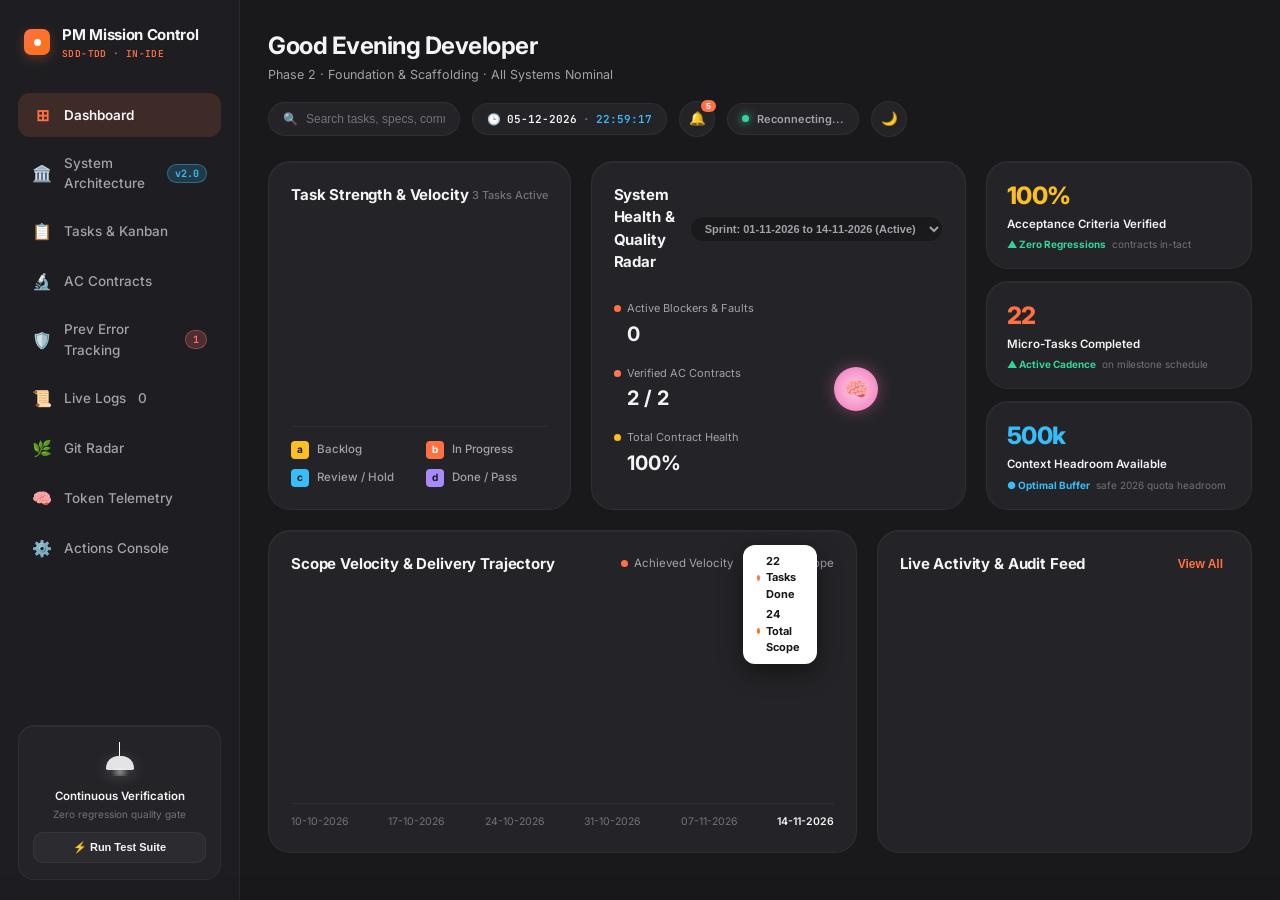
==== commit c2b0ce97: "feat(dashboard): standardize design tokens, button system, motions and universal architecture - Stan" ====
--- a/SDD-TDD-Chandan-Adhikary/Spec-Driven-Development/Project-Manager-Dashboard/index.html
+++ b/SDD-TDD-Chandan-Adhikary/Spec-Driven-Development/Project-Manager-Dashboard/index.html
@@ -27,7 +27,7 @@
         <div class="brand-hexagon-logo">
           <span class="hexagon-dot"></span>
         </div>
-        <span class="mobile-brand-title">PM Mission Control</span>
+        <span class="mobile-brand-title" id="mobile-brand-title">PM Mission Control</span>
       </div>
       <button id="btn-toggle-sidebar" class="mobile-hamburger-btn" aria-label="Toggle Navigation Menu">
         <span></span><span></span><span></span>
@@ -42,8 +42,8 @@
             <span class="hexagon-dot"></span>
           </div>
           <div class="brand-text-block">
-            <span class="brand-name">PM Mission Control</span>
-            <span class="brand-track-badge">SDD-TDD · In-IDE</span>
+            <span class="brand-name" id="app-brand-name">PM Mission Control</span>
+            <span class="brand-track-badge" id="app-track-badge">SDD-TDD · In-IDE</span>
           </div>
         </div>
 
--- a/SDD-TDD-Chandan-Adhikary/Spec-Driven-Development/Project-Manager-Dashboard/assets/dashboard.css
+++ b/SDD-TDD-Chandan-Adhikary/Spec-Driven-Development/Project-Manager-Dashboard/assets/dashboard.css
@@ -47,16 +47,85 @@
   --font-sans: 'Inter', -apple-system, BlinkMacSystemFont, 'Segoe UI', Roboto, sans-serif;
   --font-mono: 'JetBrains Mono', 'Fira Code', 'Consolas', monospace;
 
-  /* Smooth Pill Radii */
+  --font-size-3xs: 9.5px;
+  --font-size-2xs: 10.5px;
+  --font-size-xs: 11.5px;
+  --font-size-sm: 12.5px;
+  --font-size-base: 14px;
+  --font-size-md: 15px;
+  --font-size-lg: 18px;
+  --font-size-xl: 20px;
+  --font-size-2xl: 24px;
+  --font-size-3xl: 28px;
+
+  --font-weight-regular: 400;
+  --font-weight-medium: 500;
+  --font-weight-semibold: 600;
+  --font-weight-bold: 700;
+  --font-weight-extrabold: 800;
+
+  --line-height-tight: 1.15;
+  --line-height-snug: 1.3;
+  --line-height-normal: 1.5;
+  --line-height-relaxed: 1.65;
+
+  /* Spacing System Tokens */
+  --space-0-5: 2px;
+  --space-1: 4px;
+  --space-1-5: 6px;
+  --space-2: 8px;
+  --space-2-5: 10px;
+  --space-3: 12px;
+  --space-3-5: 14px;
+  --space-4: 16px;
+  --space-5: 20px;
+  --space-6: 24px;
+  --space-8: 32px;
+  --space-10: 40px;
+  --space-12: 48px;
+
+  /* Smooth Pill & Box Radii */
+  --radius-xs: 4px;
+  --radius-sm: 6px;
+  --radius-md: 10px;
+  --radius-lg: 14px;
+  --radius-xl: 18px;
   --radius-card: 22px;
   --radius-pill: 9999px;
   --radius-badge: 8px;
+
+  /* Button Sizing Tokens */
+  --btn-height-sm: 28px;
+  --btn-height-md: 36px;
+  --btn-height-lg: 44px;
+
+  /* Motion & Timing Tokens */
+  --duration-instant: 75ms;
+  --duration-fast: 150ms;
+  --duration-normal: 250ms;
+  --duration-slow: 400ms;
+  --duration-gentle: 600ms;
+
+  --ease-spring: cubic-bezier(0.16, 1, 0.3, 1);
+  --ease-smooth: cubic-bezier(0.4, 0, 0.2, 1);
+  --ease-out: cubic-bezier(0, 0, 0.2, 1);
+  --ease-tactile: cubic-bezier(0.34, 1.56, 0.64, 1);
 
   /* Chart & Surface Specifics */
   --chart-grid: rgba(255, 255, 255, 0.05);
   --chart-marker: rgba(255, 255, 255, 0.35);
   --card-shadow: inset 0 1px 0 rgba(255, 255, 255, 0.03);
   --card-hover-bg: rgba(255, 255, 255, 0.04);
+
+  /* Elevation Shadows & Glow Tokens */
+  --shadow-xs: 0 1px 2px rgba(0, 0, 0, 0.3);
+  --shadow-sm: 0 2px 6px rgba(0, 0, 0, 0.4);
+  --shadow-md: 0 4px 14px rgba(0, 0, 0, 0.5);
+  --shadow-lg: 0 8px 28px rgba(0, 0, 0, 0.65);
+  --shadow-glow-coral: 0 4px 16px var(--coral-glow);
+  --shadow-glow-cyan: 0 4px 16px var(--cyan-glow);
+  --shadow-glow-mint: 0 4px 16px var(--mint-glow);
+  --shadow-glow-gold: 0 4px 16px var(--gold-glow);
 }
 
 html[data-theme="light"],
@@ -102,16 +171,85 @@
   --font-sans: 'Inter', -apple-system, BlinkMacSystemFont, 'Segoe UI', Roboto, sans-serif;
   --font-mono: 'JetBrains Mono', 'Fira Code', 'Consolas', monospace;
 
-  /* Smooth Pill Radii */
+  --font-size-3xs: 9.5px;
+  --font-size-2xs: 10.5px;
+  --font-size-xs: 11.5px;
+  --font-size-sm: 12.5px;
+  --font-size-base: 14px;
+  --font-size-md: 15px;
+  --font-size-lg: 18px;
+  --font-size-xl: 20px;
+  --font-size-2xl: 24px;
+  --font-size-3xl: 28px;
+
+  --font-weight-regular: 400;
+  --font-weight-medium: 500;
+  --font-weight-semibold: 600;
+  --font-weight-bold: 700;
+  --font-weight-extrabold: 800;
+
+  --line-height-tight: 1.15;
+  --line-height-snug: 1.3;
+  --line-height-normal: 1.5;
+  --line-height-relaxed: 1.65;
+
+  /* Spacing System Tokens */
+  --space-0-5: 2px;
+  --space-1: 4px;
+  --space-1-5: 6px;
+  --space-2: 8px;
+  --space-2-5: 10px;
+  --space-3: 12px;
+  --space-3-5: 14px;
+  --space-4: 16px;
+  --space-5: 20px;
+  --space-6: 24px;
+  --space-8: 32px;
+  --space-10: 40px;
+  --space-12: 48px;
+
+  /* Smooth Pill & Box Radii */
+  --radius-xs: 4px;
+  --radius-sm: 6px;
+  --radius-md: 10px;
+  --radius-lg: 14px;
+  --radius-xl: 18px;
   --radius-card: 22px;
   --radius-pill: 9999px;
   --radius-badge: 8px;
+
+  /* Button Sizing Tokens */
+  --btn-height-sm: 28px;
+  --btn-height-md: 36px;
+  --btn-height-lg: 44px;
+
+  /* Motion & Timing Tokens */
+  --duration-instant: 75ms;
+  --duration-fast: 150ms;
+  --duration-normal: 250ms;
+  --duration-slow: 400ms;
+  --duration-gentle: 600ms;
+
+  --ease-spring: cubic-bezier(0.16, 1, 0.3, 1);
+  --ease-smooth: cubic-bezier(0.4, 0, 0.2, 1);
+  --ease-out: cubic-bezier(0, 0, 0.2, 1);
+  --ease-tactile: cubic-bezier(0.34, 1.56, 0.64, 1);
 
   /* Chart & Surface Specifics */
   --chart-grid: rgba(0, 0, 0, 0.06);
   --chart-marker: rgba(0, 0, 0, 0.22);
   --card-shadow: 0 4px 20px -2px rgba(0, 0, 0, 0.05), 0 2px 6px -1px rgba(0, 0, 0, 0.03);
   --card-hover-bg: rgba(0, 0, 0, 0.04);
+
+  /* Elevation Shadows & Glow Tokens */
+  --shadow-xs: 0 1px 2px rgba(0, 0, 0, 0.05);
+  --shadow-sm: 0 2px 4px rgba(0, 0, 0, 0.08);
+  --shadow-md: 0 4px 12px rgba(0, 0, 0, 0.1);
+  --shadow-lg: 0 8px 24px rgba(0, 0, 0, 0.12);
+  --shadow-glow-coral: 0 4px 14px var(--coral-glow);
+  --shadow-glow-cyan: 0 4px 14px var(--cyan-glow);
+  --shadow-glow-mint: 0 4px 14px var(--mint-glow);
+  --shadow-glow-gold: 0 4px 14px var(--gold-glow);
 }
 
 /* Base Reset & Fluid Typography */
@@ -131,6 +269,211 @@
   line-height: 1.5;
   -webkit-font-smoothing: antialiased;
   overflow-x: hidden;
+}
+
+/* ==============================================================================
+   STANDARDIZED BUTTON SYSTEM & INTERACTIVE MICRO-INTERACTIONS
+   ============================================================================== */
+
+.ui-btn {
+  display: inline-flex;
+  align-items: center;
+  justify-content: center;
+  gap: var(--space-2);
+  height: var(--btn-height-md);
+  padding: 0 var(--space-3-5);
+  font-family: var(--font-sans);
+  font-size: var(--font-size-sm);
+  font-weight: var(--font-weight-semibold);
+  line-height: 1;
+  border-radius: var(--radius-md);
+  border: 1px solid transparent;
+  background-color: var(--bg-card-elevated);
+  color: var(--text-main);
+  cursor: pointer;
+  user-select: none;
+  white-space: nowrap;
+  text-decoration: none;
+  outline: none;
+  position: relative;
+  overflow: hidden;
+  box-shadow: var(--shadow-xs);
+  transition: background var(--duration-fast) var(--ease-smooth),
+              color var(--duration-fast) var(--ease-smooth),
+              border-color var(--duration-fast) var(--ease-smooth),
+              box-shadow var(--duration-fast) var(--ease-smooth),
+              transform var(--duration-fast) var(--ease-spring);
+}
+
+.ui-btn:hover {
+  background-color: var(--bg-card-hover);
+  border-color: var(--border-highlight);
+  transform: translateY(-1px);
+  box-shadow: var(--shadow-sm);
+}
+
+.ui-btn:active {
+  transform: translateY(1px) scale(0.975);
+  box-shadow: none;
+}
+
+.ui-btn:focus-visible {
+  outline: 2px solid var(--cyan-accent);
+  outline-offset: 2px;
+}
+
+.ui-btn[disabled],
+.ui-btn.is-disabled {
+  opacity: 0.45;
+  cursor: not-allowed;
+  pointer-events: none;
+  box-shadow: none;
+}
+
+/* Button Variants */
+.ui-btn-primary {
+  background: linear-gradient(135deg, var(--coral-accent), var(--coral-peach));
+  color: #ffffff;
+  border-color: rgba(255, 255, 255, 0.15);
+  box-shadow: 0 2px 10px var(--coral-glow);
+}
+
+.ui-btn-primary:hover {
+  background: linear-gradient(135deg, #ff8159, #ff6438);
+  box-shadow: 0 4px 16px var(--coral-glow);
+  transform: translateY(-1.5px);
+  border-color: rgba(255, 255, 255, 0.25);
+  color: #ffffff;
+}
+
+.ui-btn-primary:active {
+  transform: translateY(1px) scale(0.975);
+  box-shadow: 0 1px 4px var(--coral-glow);
+}
+
+.ui-btn-secondary,
+.ui-btn-outline {
+  background-color: var(--bg-card);
+  color: var(--text-main);
+  border: 1px solid var(--border-highlight);
+}
+
+.ui-btn-secondary:hover,
+.ui-btn-outline:hover {
+  background-color: var(--bg-card-hover);
+  border-color: var(--border-highlight);
+  color: var(--text-main);
+}
+
+.ui-btn-ghost {
+  background: transparent;
+  color: var(--text-muted);
+  border: 1px solid transparent;
+  box-shadow: none;
+}
+
+.ui-btn-ghost:hover {
+  background: var(--card-hover-bg);
+  color: var(--text-main);
+  border-color: var(--border-subtle);
+  transform: none;
+}
+
+.ui-btn-danger {
+  background: rgba(248, 113, 113, 0.14);
+  color: var(--crimson-red);
+  border: 1px solid rgba(248, 113, 113, 0.35);
+}
+
+.ui-btn-danger:hover {
+  background: rgba(248, 113, 113, 0.24);
+  border-color: var(--crimson-red);
+  box-shadow: 0 2px 12px var(--crimson-glow);
+}
+
+.ui-btn-success {
+  background: rgba(52, 211, 153, 0.14);
+  color: var(--mint-accent);
+  border: 1px solid rgba(52, 211, 153, 0.35);
+}
+
+.ui-btn-success:hover {
+  background: rgba(52, 211, 153, 0.24);
+  border-color: var(--mint-accent);
+  box-shadow: 0 2px 12px var(--mint-glow);
+}
+
+.ui-btn-warning {
+  background: rgba(251, 191, 36, 0.14);
+  color: var(--gold-accent);
+  border: 1px solid rgba(251, 191, 36, 0.35);
+}
+
+.ui-btn-warning:hover {
+  background: rgba(251, 191, 36, 0.24);
+  border-color: var(--gold-accent);
+  box-shadow: 0 2px 12px var(--gold-glow);
+}
+
+/* Button Sizes */
+.ui-btn-sm {
+  height: var(--btn-height-sm);
+  padding: 0 var(--space-2-5);
+  font-size: var(--font-size-xs);
+  border-radius: var(--radius-sm);
+  gap: var(--space-1-5);
+}
+
+.ui-btn-md {
+  height: var(--btn-height-md);
+  padding: 0 var(--space-3-5);
+  font-size: var(--font-size-sm);
+  border-radius: var(--radius-md);
+}
+
+.ui-btn-lg {
+  height: var(--btn-height-lg);
+  padding: 0 var(--space-5);
+  font-size: var(--font-size-base);
+  border-radius: var(--radius-lg);
+  gap: var(--space-2-5);
+}
+
+.ui-btn-icon {
+  width: var(--btn-height-md);
+  height: var(--btn-height-md);
+  padding: 0;
+  border-radius: var(--radius-md);
+}
+
+.ui-btn-icon.ui-btn-sm {
+  width: var(--btn-height-sm);
+  height: var(--btn-height-sm);
+}
+
+.ui-btn-pill {
+  border-radius: var(--radius-pill);
+}
+
+/* Universal Button Focus Rings & Active States for All Buttons */
+button:focus-visible,
+[role="button"]:focus-visible,
+.filter-tab:focus-visible,
+.view-tab-btn:focus-visible,
+.action-card-btn:focus-visible,
+.clean-link-btn:focus-visible {
+  outline: 2px solid var(--cyan-accent);
+  outline-offset: 2px;
+}
+
+button:active,
+.action-card-btn:active,
+.sidebar-action-btn:active,
+.logs-btn:active,
+.shadcn-btn:active,
+.filter-tab:active,
+.view-tab-btn:active {
+  transform: translateY(1px) scale(0.98);
 }
 
 /* ==============================================================================
@@ -552,8 +895,29 @@
 }
 
 @keyframes pulse-glow {
-  0%, 100% { opacity: 1; transform: scale(1); }
-  50% { opacity: 0.4; transform: scale(0.85); }
+  0%, 100% {
+    opacity: 0.85;
+    transform: scale(1);
+    box-shadow: 0 0 6px var(--mint-accent);
+  }
+  50% {
+    opacity: 1;
+    transform: scale(1.15);
+    box-shadow: 0 0 14px var(--mint-accent);
+  }
+}
+
+@keyframes keyframes-pulse-glow {
+  0%, 100% {
+    opacity: 0.85;
+    transform: scale(1);
+    box-shadow: 0 0 6px var(--mint-accent);
+  }
+  50% {
+    opacity: 1;
+    transform: scale(1.15);
+    box-shadow: 0 0 14px var(--mint-accent);
+  }
 }
 
 /* ==============================================================================
@@ -1278,17 +1642,6 @@
   color: var(--text-muted);
 }
 
-@keyframes pulse-glow {
-  0%, 100% {
-    transform: scale(1);
-    opacity: 0.85;
-  }
-  50% {
-    transform: scale(1.35);
-    opacity: 1;
-    box-shadow: 0 0 14px var(--mint-accent);
-  }
-}
 
 /* Action Console & Command Center */
 .actions-bento-grid {
@@ -3304,3 +3657,77 @@
   color: #18181b;
   border-color: rgba(0, 0, 0, 0.08);
 }
+
+/* ==============================================================================
+   STANDARDIZED ANIMATION KEYFRAMES & ACCESSIBLE REDUCED MOTION
+   ============================================================================== */
+
+@keyframes keyframes-sheet-slide-in {
+  from {
+    transform: translateX(100%);
+    opacity: 0;
+  }
+  to {
+    transform: translateX(0);
+    opacity: 1;
+  }
+}
+
+@keyframes keyframes-sheet-backdrop-fade {
+  from {
+    opacity: 0;
+  }
+  to {
+    opacity: 1;
+  }
+}
+
+@keyframes keyframes-fade-in-up {
+  from {
+    opacity: 0;
+    transform: translateY(8px);
+  }
+  to {
+    opacity: 1;
+    transform: translateY(0);
+  }
+}
+
+@keyframes keyframes-toast-in {
+  from {
+    transform: translateY(16px) scale(0.95);
+    opacity: 0;
+  }
+  to {
+    transform: translateY(0) scale(1);
+    opacity: 1;
+  }
+}
+
+@keyframes keyframes-skeleton-shimmer {
+  0% {
+    background-position: -200% 0;
+  }
+  100% {
+    background-position: 200% 0;
+  }
+}
+
+/* Accessibility: Strict Reduced Motion Compliance */
+@media (prefers-reduced-motion: reduce) {
+  *,
+  *::before,
+  *::after {
+    animation-duration: 0.01ms !important;
+    animation-iteration-count: 1 !important;
+    transition-duration: 0.01ms !important;
+    scroll-behavior: auto !important;
+  }
+  
+  .pulse-dot,
+  .btn-pulse-dot,
+  .status-pill.RED,
+  .heartbeat-status .pulse-dot {
+    animation: none !important;
+  }
+}
